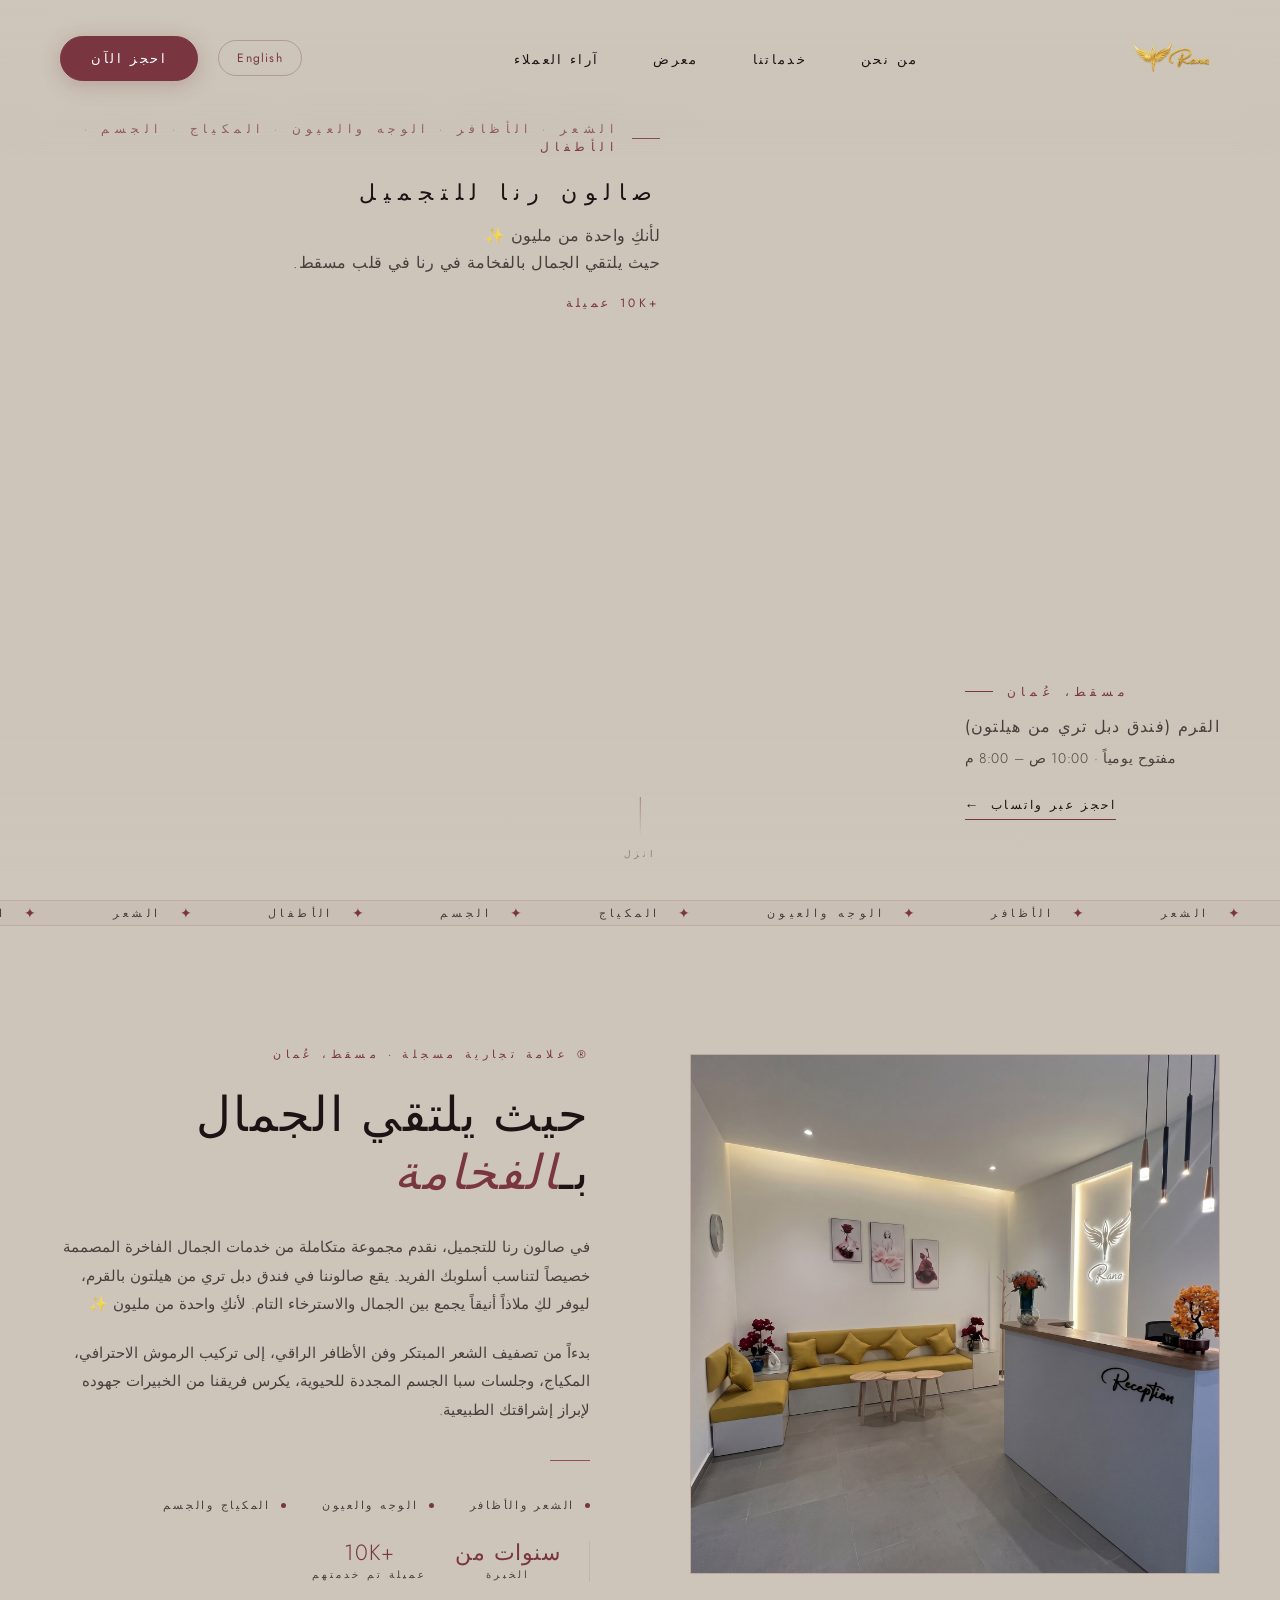
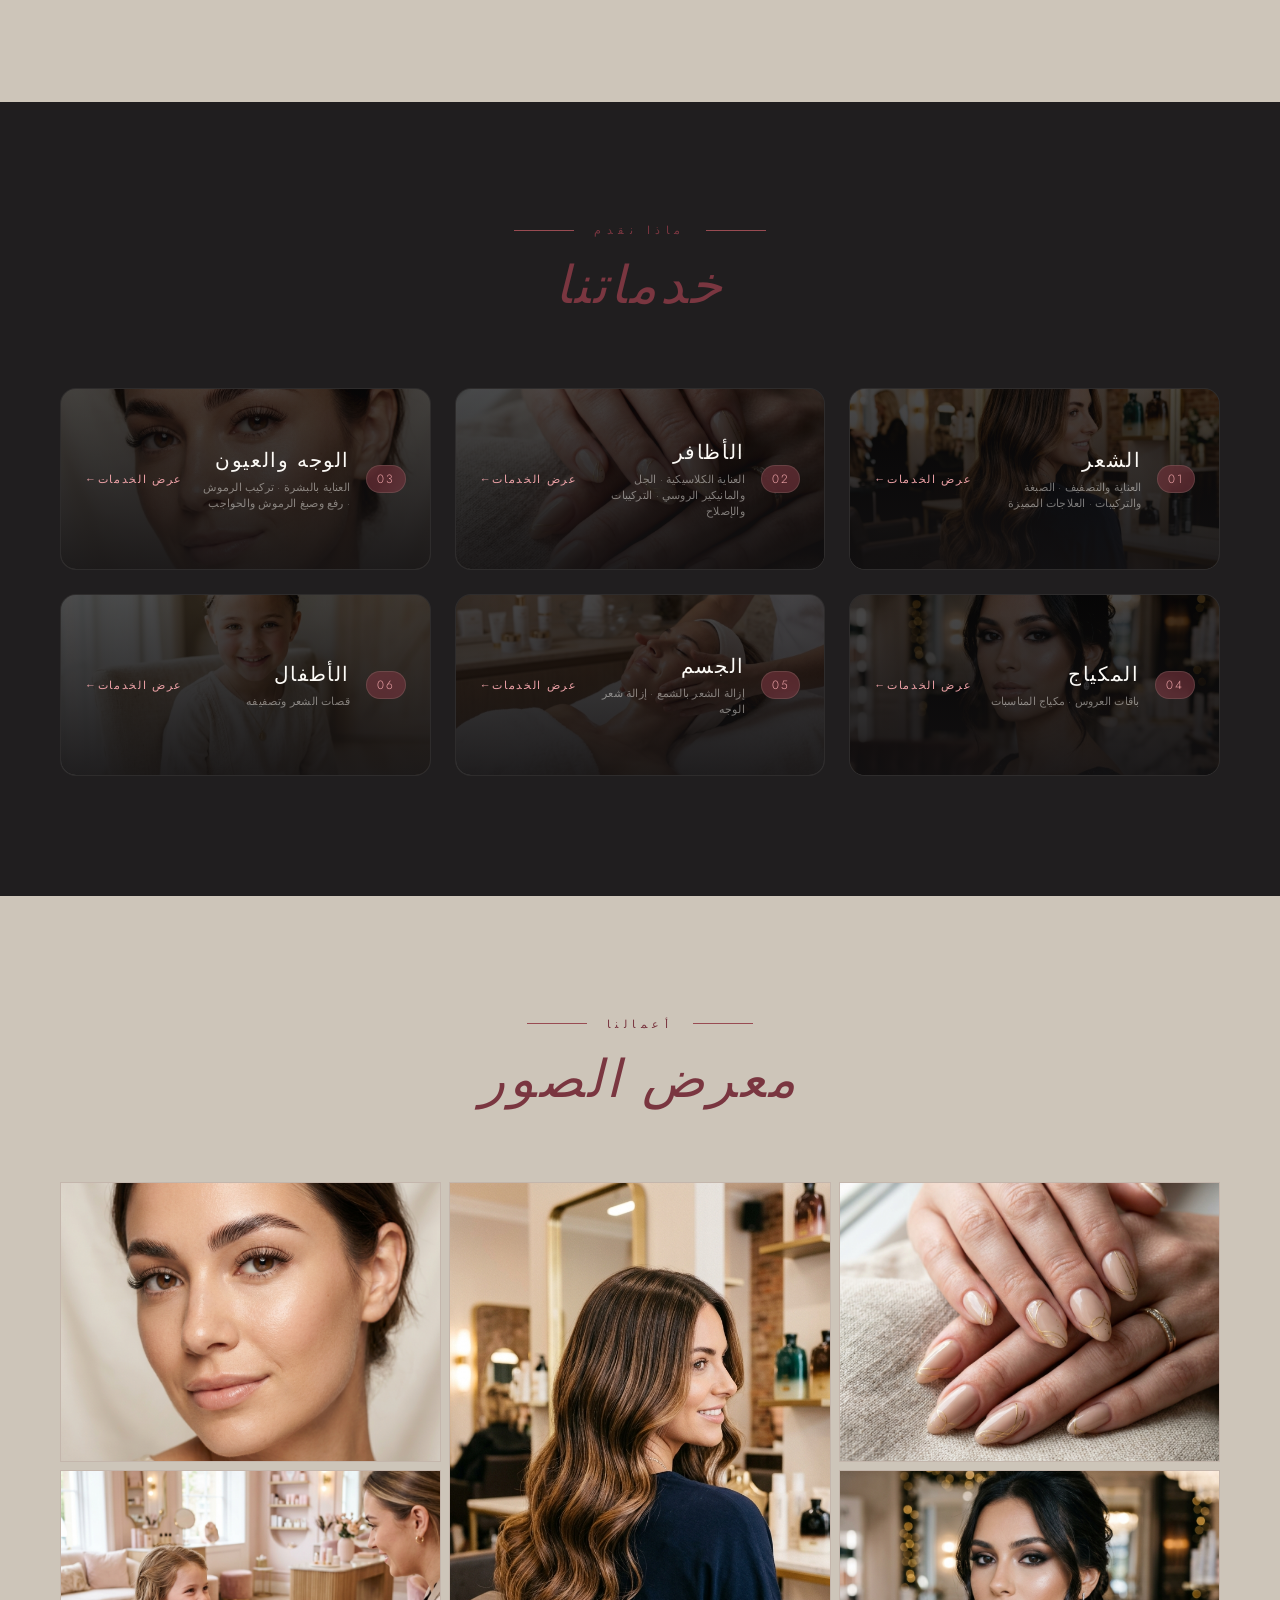
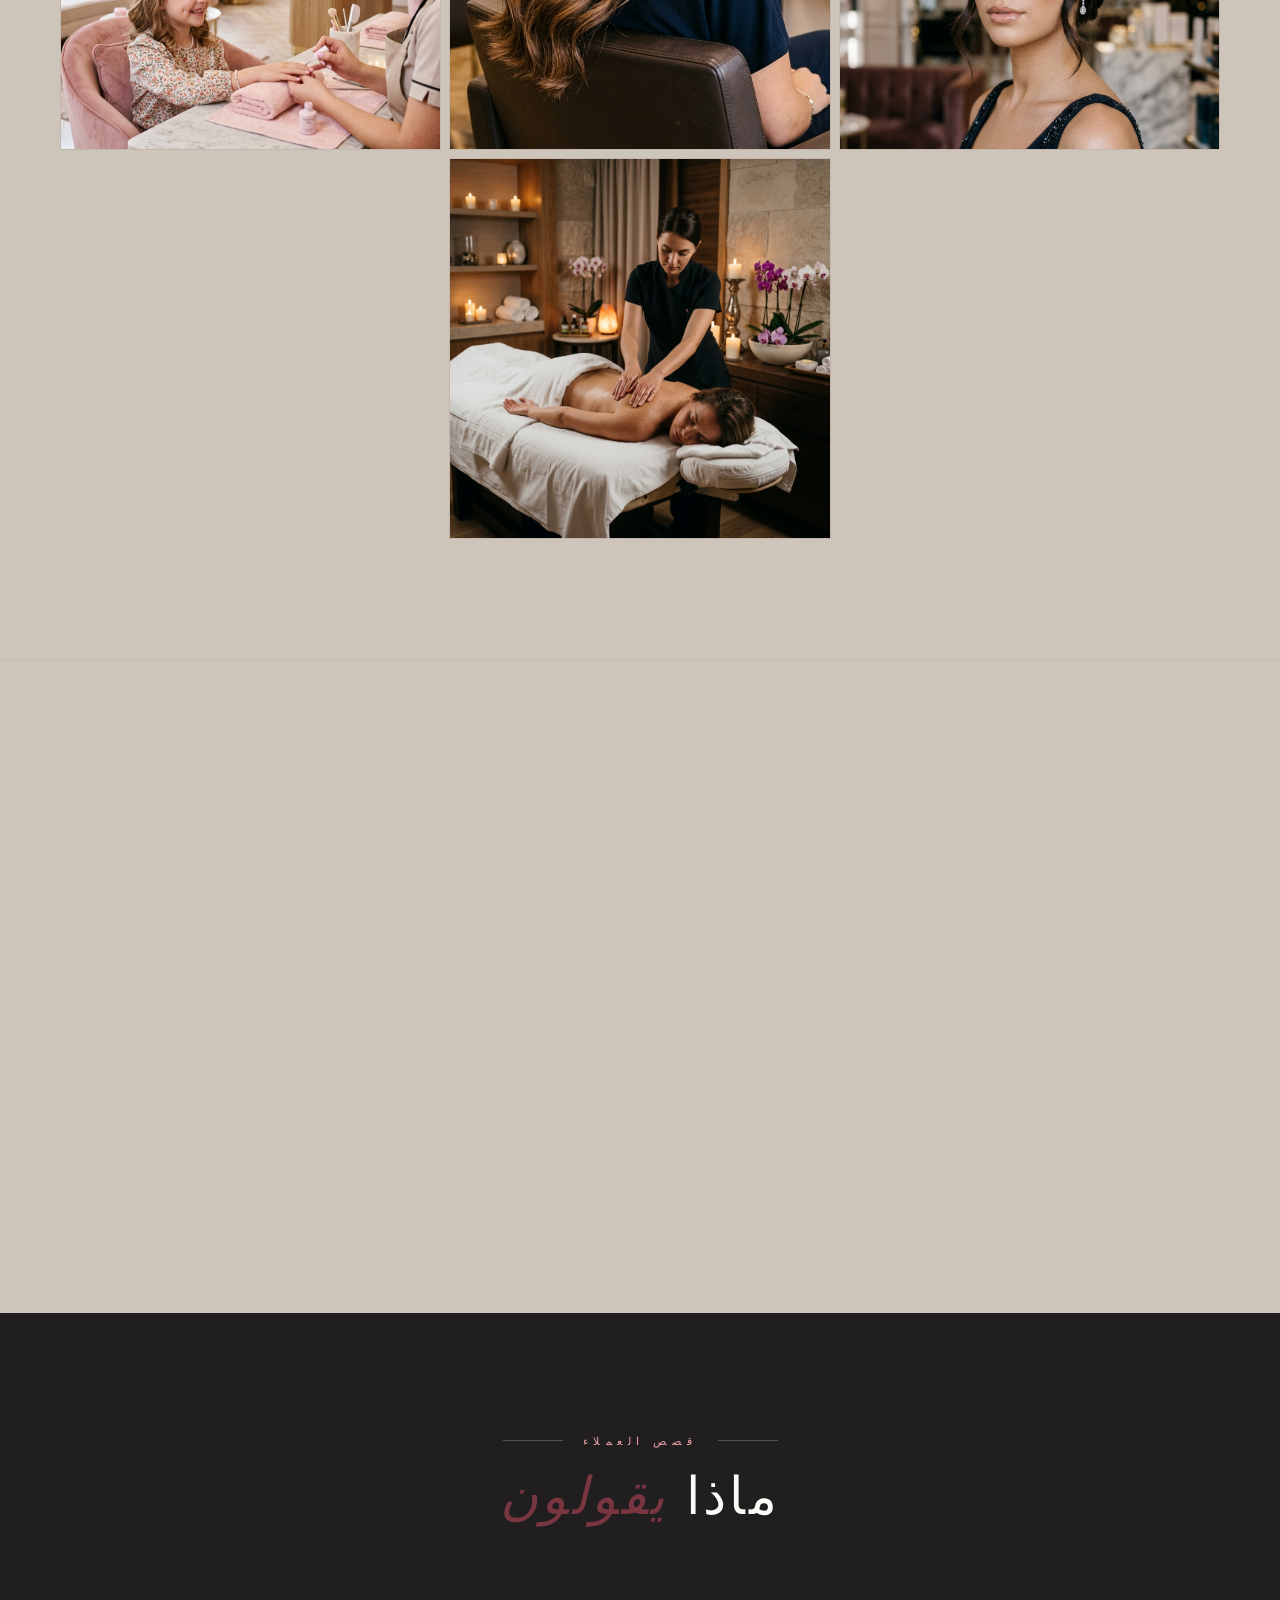
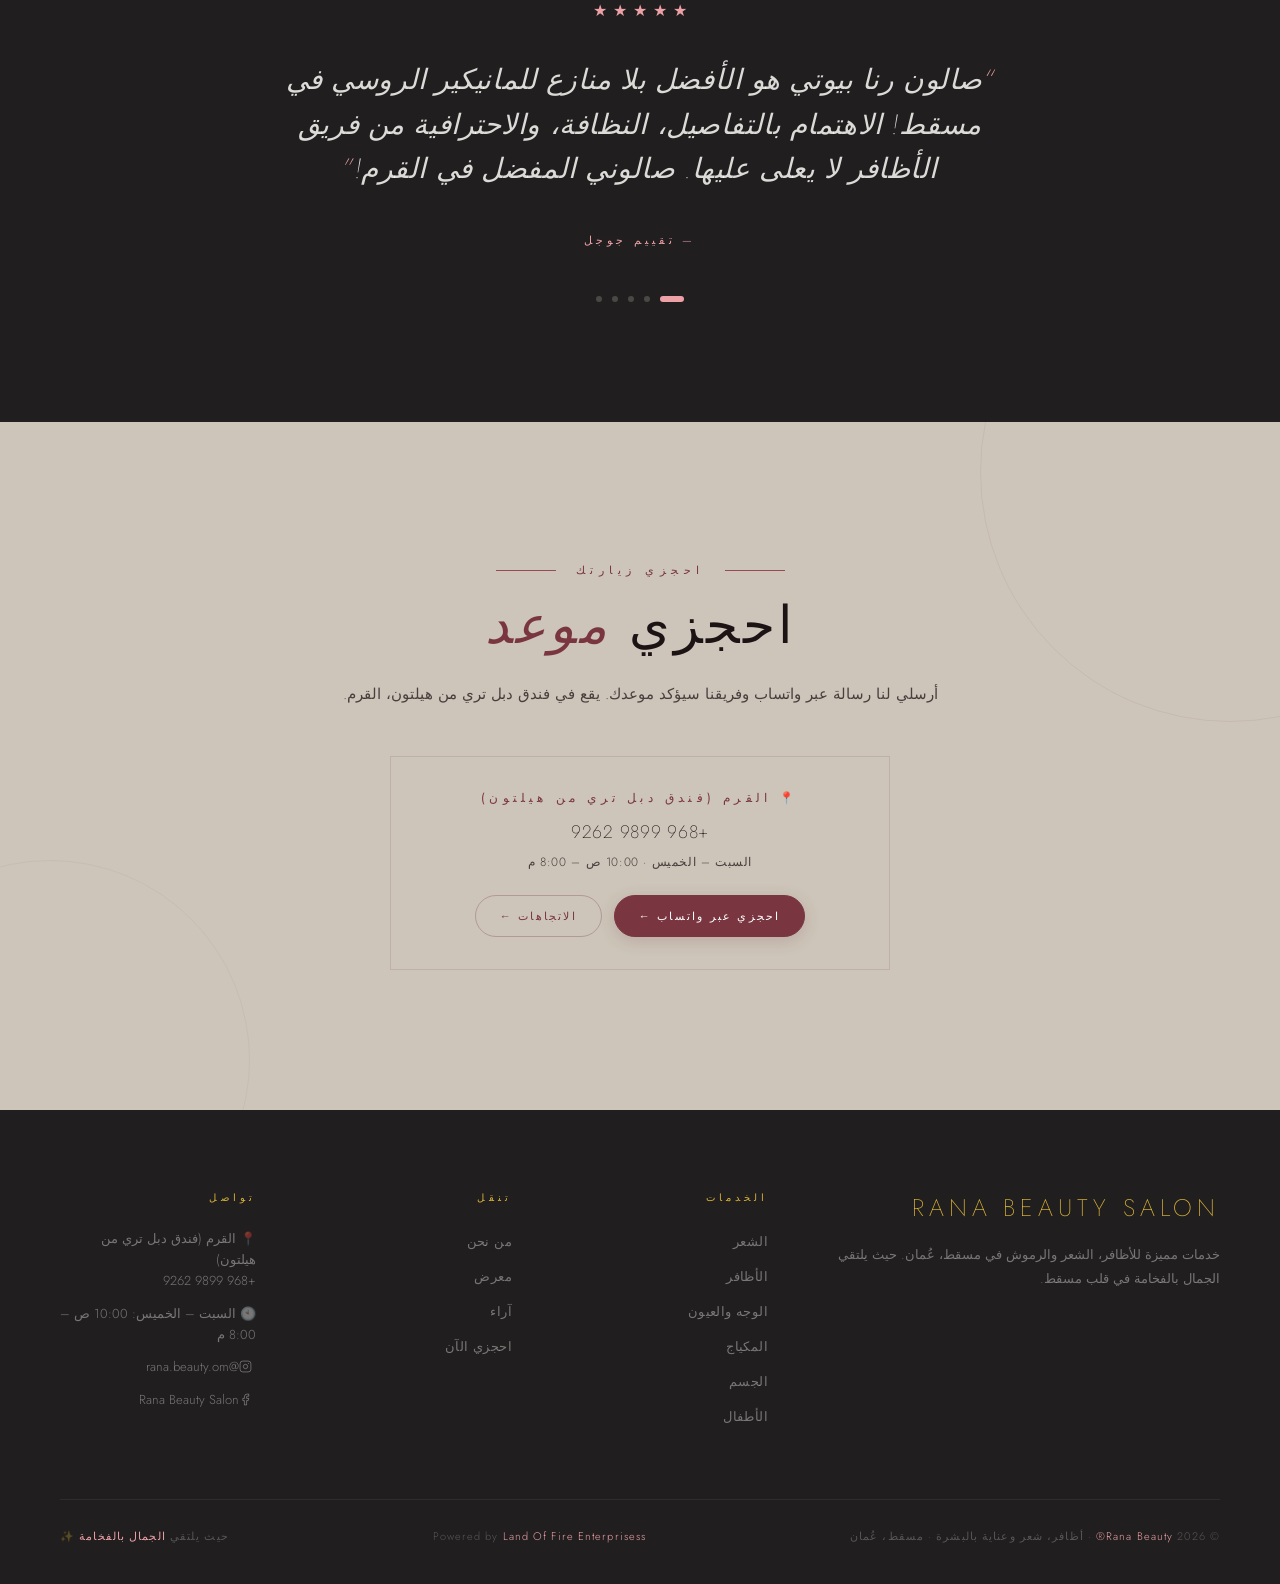
==== ar.html @ b8556f8b "Optimize new logo for web rendering quality" ====
<!DOCTYPE html>
<html lang="ar" dir="rtl">

<head>
  <meta charset="UTF-8">
  <meta name="viewport" content="width=device-width, initial-scale=1.0">
  <title>صالون رنا للتجميل — أظافر، شعر وعناية بالبشرة | مسقط، عُمان</title>
  <meta name="description"
    content="صالون رنا للتجميل — خدمات احترافية للأظافر، تصفيف الشعر، العناية بالبشرة والسبا في القرم، مسقط، عُمان. احجز عبر واتساب.">

  <!-- Google Fonts: Jost -->
  <link rel="preconnect" href="https://fonts.googleapis.com">
  <link rel="preconnect" href="https://fonts.gstatic.com" crossorigin>
  <link href="https://fonts.googleapis.com/css2?family=Jost:wght@200;300;400&display=swap" rel="stylesheet">

  <!-- Styles -->
  <link rel="stylesheet" href="css/style.css?v=46">
</head>

<body>

  <!-- ── LOADER ──────────────────────────────── -->
  <div id="loader">
    <video id="loaderVideo" autoplay muted playsinline></video>
    <button id="skipBtn" class="loader-skip">تخطي ✦</button>
  </div>

  <!-- ── NAVBAR ──────────────────────────────── -->
  <div id="navOverlay" class="nav-overlay"></div>
  <nav id="navbar" class="navbar">
    <div class="nav-logo">
      <a href="#">
        <img src="assets/logo_transparent.png?v=5" alt="صالون رنا للتجميل">
      </a>
    </div>
    <button id="menuToggle" class="menu-toggle" aria-label="Menu">
      <span class="menu-bar"></span>
      <span class="menu-bar"></span>
      <span class="menu-bar"></span>
    </button>
    <ul class="nav-links">
      <li class="nav-links-lang"><a href="index.html" class="lang-toggle">English</a></li>
      <li><a href="#about">من نحن</a></li>
      <li><a href="#services">خدماتنا</a></li>
      <li><a href="#gallery">معرض</a></li>
      <li><a href="#reviews">آراء العملاء</a></li>
      <li class="nav-links-cta"><a href="#" onclick="openBookingModal(); return false;">احجز الآن</a></li>
    </ul>
    <div class="nav-actions">
      <a href="#" onclick="openBookingModal(); return false;" class="nav-cta">احجز الآن</a>
      <a href="index.html" class="lang-toggle-desktop">English</a>
    </div>
  </nav>

  <!-- ── HERO ────────────────────────────────── -->
  <section id="hero">
    <canvas id="heroCanvas"></canvas>
    <div class="hero-gradient"></div>

    <!-- Top-left: Brand info -->
    <div class="hero-info-left">
      <div class="hero-overline">الشعر · الأظافر · الوجه والعيون · المكياج · الجسم · الأطفال</div>
      <div class="hero-brand-name">صالون رنا للتجميل</div>
      <p class="hero-tagline">لأنكِ واحدة من مليون ✨<br>حيث يلتقي الجمال بالفخامة في رنا في قلب مسقط.</p>
      <div class="hero-est">+10K عميلة</div>
    </div>

    <!-- Bottom-right: Location & CTA -->
    <div class="hero-info-right">
      <div class="hero-location">مسقط، عُمان</div>
      <div class="hero-branches">القرم (فندق دبل تري من هيلتون)</div>
      <div class="hero-hours">مفتوح يومياً · 10:00 ص – 8:00 م</div>
      <a href="#" onclick="openBookingModal(); return false;" class="hero-book">
        احجز عبر واتساب
        <span class="hero-book-arrow">←</span>
      </a>
    </div>

    <!-- Bottom-center: Stats (visible on mobile only) -->
    <div class="hero-info-bottom">
      <div class="hero-est">+10K عميلة</div>
    </div>

    <!-- Scroll indicator -->
    <div class="hero-scroll">
      <div class="hero-scroll-line"></div>
      <span class="hero-scroll-text">انزل</span>
    </div>
  </section>

  <!-- ── MARQUEE ──────────────────────────────── -->
  <div class="marquee-section">
    <div class="marquee-track">
      <div class="marquee-item"><span>✦</span> الشعر</div>
      <div class="marquee-item"><span>✦</span> الأظافر</div>
      <div class="marquee-item"><span>✦</span> الوجه والعيون</div>
      <div class="marquee-item"><span>✦</span> المكياج</div>
      <div class="marquee-item"><span>✦</span> الجسم</div>
      <div class="marquee-item"><span>✦</span> الأطفال</div>
      <div class="marquee-item"><span>✦</span> الشعر</div>
      <div class="marquee-item"><span>✦</span> الأظافر</div>
      <div class="marquee-item"><span>✦</span> الوجه والعيون</div>
      <div class="marquee-item"><span>✦</span> المكياج</div>
      <div class="marquee-item"><span>✦</span> الجسم</div>
      <div class="marquee-item"><span>✦</span> الأطفال</div>
    </div>
    <div class="marquee-track" aria-hidden="true">
      <div class="marquee-item"><span>✦</span> الشعر</div>
      <div class="marquee-item"><span>✦</span> الأظافر</div>
      <div class="marquee-item"><span>✦</span> الوجه والعيون</div>
      <div class="marquee-item"><span>✦</span> المكياج</div>
      <div class="marquee-item"><span>✦</span> الجسم</div>
      <div class="marquee-item"><span>✦</span> الأطفال</div>
      <div class="marquee-item"><span>✦</span> الشعر</div>
      <div class="marquee-item"><span>✦</span> الأظافر</div>
      <div class="marquee-item"><span>✦</span> الوجه والعيون</div>
      <div class="marquee-item"><span>✦</span> المكياج</div>
      <div class="marquee-item"><span>✦</span> الجسم</div>
      <div class="marquee-item"><span>✦</span> الأطفال</div>
    </div>
  </div>

  <!-- ── ABOUT ────────────────────────────────── -->
  <section id="about">
    <div class="about-visual reveal">
      <div class="about-img-frame">
        <img src="assets/Rana_beauty_salon_about.jpeg" alt="Rana Beauty Salon Interior">
      </div>
    </div>
    <div class="about-text">
      <div class="about-text-top reveal">®️ علامة تجارية مسجلة · مسقط، عُمان</div>
      <h2 class="about-heading reveal reveal-delay-1">حيث يلتقي الجمال<br>بـ<em>الفخامة</em></h2>
      <p class="about-body reveal reveal-delay-2">
        في صالون رنا للتجميل، نقدم مجموعة متكاملة من خدمات الجمال الفاخرة المصممة خصيصاً لتناسب أسلوبك الفريد. يقع صالوننا في فندق دبل تري من هيلتون بالقرم، ليوفر لكِ ملاذاً أنيقاً يجمع بين الجمال والاسترخاء التام. لأنكِ واحدة من مليون ✨
      </p>
      <p class="about-body reveal reveal-delay-3">
        بدءاً من تصفيف الشعر المبتكر وفن الأظافر الراقي، إلى تركيب الرموش الاحترافي، المكياج، وجلسات سبا الجسم المجددة للحيوية، يكرس فريقنا من الخبيرات جهوده لإبراز إشراقتك الطبيعية.
      </p>
      <div class="about-divider reveal"></div>
      <div class="about-features reveal">
        <div class="about-feature">الشعر والأظافر</div>
        <div class="about-feature">الوجه والعيون</div>
        <div class="about-feature">المكياج والجسم</div>
      </div>
      <div class="about-stats reveal">
        <div class="about-stat-item">
          <span class="about-stat-value">سنوات من</span>
          <span class="about-stat-desc">الخبرة</span>
        </div>
        <div class="about-stat-item">
          <span class="about-stat-value">+10K</span>
          <span class="about-stat-desc">عميلة تم خدمتهم</span>
        </div>
      </div>
    </div>
  </section>

  <!-- ── SERVICES ─────────────────────────────── -->
  <section id="services">
    <div class="section-header reveal">
      <div class="section-overline">ماذا نقدم</div>
      <h2 class="section-title"><em>خدماتنا</em></h2>
    </div>
    <!-- Category Cards Grid in Arabic -->
    <div class="category-cards-grid">

      <!-- ─── CATEGORY CARD 1: HAIR ─── -->
      <div class="category-card" id="card-hair">
        <div class="category-card-header">
          <img class="category-card-bg" src="assets/service_cat_hair.png" alt="خدمات الشعر">
          <div class="category-card-overlay"></div>
          <div class="category-card-header-content">
            <span class="category-card-num">01</span>
            <div class="category-card-titles">
              <h3 class="category-card-title">الشعر</h3>
              <p class="category-card-desc">العناية والتصفيف · الصبغة والتركيبات · العلاجات المميزة</p>
            </div>
            <span class="category-card-action">عرض الخدمات</span>
          </div>
        </div>
        <div class="category-card-content">
          <div class="category-card-content-inner">
            <div class="subcategory-banner">
              <img src="assets/service_hair_styling.png" alt="العناية والتصفيف">
            </div>
            <div class="services-subcategory">العناية والتصفيف</div>
            <div class="services-list">
              <div class="service-item">
                <div class="service-item-name">قص شعر وتصفيف</div>
                <div class="service-item-duration">40 دقيقة – ساعة و15 دقيقة</div>
                <div class="service-item-price">تبدأ من 15 ر.ع.</div>
              </div>
              <div class="service-item">
                <div class="service-item-name">أطراف الشعر (Trim)</div>
                <div class="service-item-duration">20 دقيقة – 45 دقيقة</div>
                <div class="service-item-price">تبدأ من 5 ر.ع.</div>
              </div>
              <div class="service-item">
                <div class="service-item-name">تحديد حول الوجه (Face Frame)</div>
                <div class="service-item-duration">ساعتان</div>
                <div class="service-item-price">20 ر.ع.</div>
              </div>
              <div class="service-item">
                <div class="service-item-name">سشوار</div>
                <div class="service-item-duration">30 دقيقة – ساعة</div>
                <div class="service-item-price">تبدأ من 10 ر.ع.</div>
              </div>
              <div class="service-item">
                <div class="service-item-name">سشوار غير محدود (شهر واحد)</div>
                <div class="service-item-duration">ساعة</div>
                <div class="service-item-price">35 ر.ع.</div>
              </div>
              <div class="service-item">
                <div class="service-item-name">ويفي ريترو بابيليس</div>
                <div class="service-item-duration">ساعة – ساعتان و30 دقيقة</div>
                <div class="service-item-price">تبدأ من 25 ر.ع.</div>
              </div>
              <div class="service-item">
                <div class="service-item-name">تسريحة شعر مرتفعة (Upstyles)</div>
                <div class="service-item-duration">ساعة و30 دقيقة – ساعتان</div>
                <div class="service-item-price">تبدأ من 20 ر.ع.</div>
              </div>
              <div class="service-item">
                <div class="service-item-name">استشارة شعر</div>
                <div class="service-item-duration">10 دقائق</div>
                <div class="service-item-price">مجاناً</div>
              </div>
              <div class="service-item">
                <div class="service-item-name">غسيل شعر</div>
                <div class="service-item-duration">15 دقيقة</div>
                <div class="service-item-price">3 ر.ع.</div>
              </div>
              <div class="service-item">
                <div class="service-item-name">تنظيف وتنعيم أطراف الشعر (Dust Cleaning)</div>
                <div class="service-item-duration">ساعة</div>
                <div class="service-item-price">20 ر.ع.</div>
              </div>
            </div>

            <div class="services-subcategory">الصبغة والتركيبات</div>
            <div class="services-list">
              <div class="service-item">
                <div class="service-item-name">صبغة جذور</div>
                <div class="service-item-duration">ساعتان</div>
                <div class="service-item-price">20 ر.ع.</div>
              </div>
              <div class="service-item">
                <div class="service-item-name">صبغة كاملة للكل</div>
                <div class="service-item-duration">ساعة و30 دقيقة</div>
                <div class="service-item-price">تبدأ من 25 ر.ع.</div>
              </div>
              <div class="service-item">
                <div class="service-item-name">تونر للشعر</div>
                <div class="service-item-duration">40 دقيقة</div>
                <div class="service-item-price">تبدأ من 10 ر.ع.</div>
              </div>
              <div class="service-item">
                <div class="service-item-name">خصل هايلايت محددة (Highlight Frame)</div>
                <div class="service-item-duration">ساعتان</div>
                <div class="service-item-price">20 ر.ع.</div>
              </div>
              <div class="service-item">
                <div class="service-item-name">هايلايت جزئي (Partial)</div>
                <div class="service-item-duration">3 ساعات</div>
                <div class="service-item-price">تبدأ من 20 ر.ع.</div>
              </div>
              <div class="service-item">
                <div class="service-item-name">هايلايت كامل للرأس</div>
                <div class="service-item-duration">4 ساعات و30 دقيقة – 5 ساعات</div>
                <div class="service-item-price">تبدأ من 35 ر.ع.</div>
              </div>
              <div class="service-item">
                <div class="service-item-name">تركيب وصلات شعر (Extensions)</div>
                <div class="service-item-duration">ساعة</div>
                <div class="service-item-price">تبدأ من 50 ر.ع.</div>
              </div>
            </div>

            <div class="services-subcategory">العلاجات المميزة</div>
            <div class="services-list">
              <div class="service-item discount">
                <div class="service-item-name">
                  كيراتين على الطريقة البرازيلية
                  <span class="price-discount-badge">وفر 20%</span>
                </div>
                <div class="service-item-duration">ساعتان و30 دقيقة – 5 ساعات</div>
                <div class="service-item-price">
                  <span class="price-old">35 ر.ع.</span>
                  <span class="price-current">تبدأ من 28 ر.ع.</span>
                </div>
              </div>
              <div class="service-item discount">
                <div class="service-item-name">
                  بوتوكس عضوي (Organic Botox)
                  <span class="price-discount-badge">وفر 20%</span>
                </div>
                <div class="service-item-duration">ساعة و30 دقيقة – ساعتان و30 دقيقة</div>
                <div class="service-item-price">
                  <span class="price-old">25 ر.ع.</span>
                  <span class="price-current">تبدأ من 20 ر.ع.</span>
                </div>
              </div>
              <div class="service-item discount">
                <div class="service-item-name">
                  علاج البروتين
                  <span class="price-discount-badge">وفر 20%</span>
                </div>
                <div class="service-item-duration">ساعتان و30 دقيقة – 4 ساعات و30 دقيقة</div>
                <div class="service-item-price">
                  <span class="price-old">30 ر.ع.</span>
                  <span class="price-current">تبدأ من 24 ر.ع.</span>
                </div>
              </div>
              <div class="service-item">
                <div class="service-item-name">علاج لتجديد الشعر (Renewal)</div>
                <div class="service-item-duration">ساعة</div>
                <div class="service-item-price">تبدأ من 20 ر.ع.</div>
              </div>
              <div class="service-item">
                <div class="service-item-name">ترطيب عميق للشعر</div>
                <div class="service-item-duration">ساعة</div>
                <div class="service-item-price">تبدأ من 20 ر.ع.</div>
              </div>
              <div class="service-item discount">
                <div class="service-item-name">
                  العناية بفروة الرأس
                  <span class="price-discount-badge">وفر 20%</span>
                </div>
                <div class="service-item-duration">ساعة</div>
                <div class="service-item-price">
                  <span class="price-old">20 ر.ع.</span>
                  <span class="price-current">تبدأ من 16 ر.ع.</span>
                </div>
              </div>
              <div class="service-item">
                <div class="service-item-name">علاج تساقط الشعر (5 جلسات)</div>
                <div class="service-item-duration">30 دقيقة</div>
                <div class="service-item-price">25 ر.ع.</div>
              </div>
              <div class="service-item">
                <div class="service-item-name">علاج للشعر (بعد الصبغة مباشرة)</div>
                <div class="service-item-duration">30 دقيقة</div>
                <div class="service-item-price">10 ر.ع.</div>
              </div>
              <div class="service-item">
                <div class="service-item-name">سبا الشعر الاسترخائي</div>
                <div class="service-item-duration">30 دقيقة</div>
                <div class="service-item-price">10 ر.ع.</div>
              </div>
            </div>
          </div>
        </div>
      </div>

      <!-- ─── CATEGORY CARD 2: NAIL ─── -->
      <div class="category-card" id="card-nail">
        <div class="category-card-header">
          <img class="category-card-bg" src="assets/service_cat_nail.png" alt="خدمات الأظافر">
          <div class="category-card-overlay"></div>
          <div class="category-card-header-content">
            <span class="category-card-num">02</span>
            <div class="category-card-titles">
              <h3 class="category-card-title">الأظافر</h3>
              <p class="category-card-desc">العناية الكلاسيكية · الجل والمانيكير الروسي · التركيبات والإصلاح</p>
            </div>
            <span class="category-card-action">عرض الخدمات</span>
          </div>
        </div>
        <div class="category-card-content">
          <div class="category-card-content-inner">
            <div class="services-subcategory">العناية الكلاسيكية</div>
            <div class="services-list">
              <div class="service-item">
                <div class="service-item-name">مانيكير وباديكير (بدون طلاء أظافر)</div>
                <div class="service-item-duration">ساعة</div>
                <div class="service-item-price">15 ر.ع.</div>
              </div>
              <div class="service-item">
                <div class="service-item-name">مانيكير وباديكير (طلاء عادي)</div>
                <div class="service-item-duration">ساعة</div>
                <div class="service-item-price">18 ر.ع.</div>
              </div>
              <div class="service-item">
                <div class="service-item-name">مانيكير كلاسيكي بالجهاز (بدون طلاء / طلاء عادي)</div>
                <div class="service-item-duration">—</div>
                <div class="service-item-price">8.5 / 10 ر.ع.</div>
              </div>
              <div class="service-item">
                <div class="service-item-name">باديكير كلاسيكي بالجهاز (بدون طلاء / طلاء عادي)</div>
                <div class="service-item-duration">—</div>
                <div class="service-item-price">8.5 / 10 ر.ع.</div>
              </div>
              <div class="service-item">
                <div class="service-item-name">سبا ومساج القدمين</div>
                <div class="service-item-duration">45 دقيقة</div>
                <div class="service-item-price">15 ر.ع.</div>
              </div>
            </div>

            <div class="subcategory-banner">
              <img src="assets/service_gel_manicure.png" alt="الجل والمانيكير الروسي">
            </div>
            <div class="services-subcategory">الجل والمانيكير الروسي</div>
            <div class="services-list">
              <div class="service-item">
                <div class="service-item-name">مانيكير روسي مع طلاء جل</div>
                <div class="service-item-duration">ساعتان</div>
                <div class="service-item-price">18 ر.ع.</div>
              </div>
              <div class="service-item">
                <div class="service-item-name">باديكير سمارت روسي طلاء جل</div>
                <div class="service-item-duration">ساعة و30 دقيقة</div>
                <div class="service-item-price">18 ر.ع.</div>
              </div>
              <div class="service-item">
                <div class="service-item-name">مانيكير وباديكير (طلاء جل كامل)</div>
                <div class="service-item-duration">ساعة</div>
                <div class="service-item-price">38 ر.ع.</div>
              </div>
              <div class="service-item">
                <div class="service-item-name">مانيكير فرنش جل (French)</div>
                <div class="service-item-duration">ساعتان</div>
                <div class="service-item-price">19 ر.ع.</div>
              </div>
              <div class="service-item">
                <div class="service-item-name">تطبيق طلاء جل (بدون مانيكير / باديكير)</div>
                <div class="service-item-duration">—</div>
                <div class="service-item-price">11 / 12 ر.ع.</div>
              </div>
              <div class="service-item">
                <div class="service-item-name">طلاء أظافر عادي (Normal Polish)</div>
                <div class="service-item-duration">20 دقيقة</div>
                <div class="service-item-price">3 ر.ع.</div>
              </div>
            </div>

            <div class="subcategory-banner">
              <img src="assets/service_acrylic_extensions.png" alt="التركيبات والإصلاح">
            </div>
            <div class="services-subcategory">التركيبات والإصلاح</div>
            <div class="services-list">
              <div class="service-item">
                <div class="service-item-name">تركيب أظافر أكريليك</div>
                <div class="service-item-duration">ساعة</div>
                <div class="service-item-price">25 ر.ع.</div>
              </div>
              <div class="service-item">
                <div class="service-item-name">تركيب أظافر بولي gel</div>
                <div class="service-item-duration">ساعتان و45 دقيقة</div>
                <div class="service-item-price">37 ر.ع.</div>
              </div>
              <div class="service-item">
                <div class="service-item-name">تركيب أطراف أظافر (جل)</div>
                <div class="service-item-duration">ساعة و20 دقيقة</div>
                <div class="service-item-price">19 ر.ع.</div>
              </div>
              <div class="service-item">
                <div class="service-item-name">مانيكير وهارد جل</div>
                <div class="service-item-duration">ساعة و45 دقيقة</div>
                <div class="service-item-price">27 ر.ع.</div>
              </div>
              <div class="service-item">
                <div class="service-item-name">إعادة تعبئة الأظافر المركبة (بدون مانيكير)</div>
                <div class="service-item-duration">20 دقيقة</div>
                <div class="service-item-price">8 ر.ع.</div>
              </div>
              <div class="service-item">
                <div class="service-item-name">إصلاح ظفر مكسور</div>
                <div class="service-item-duration">30 دقيقة</div>
                <div class="service-item-price">2 ر.ع.</div>
              </div>
              <div class="service-item">
                <div class="service-item-name">قص وبرد أظافر فقط</div>
                <div class="service-item-duration">15 دقيقة</div>
                <div class="service-item-price">5 ر.ع.</div>
              </div>
            </div>

            <div class="subcategory-banner">
              <img src="assets/service_nail_art.png" alt="رسومات وإضافات">
            </div>
            <div class="services-subcategory">رسومات وإضافات</div>
            <div class="services-list">
              <div class="service-item">
                <div class="service-item-name">فن الأظافر ورسمها (لكل إصبع)</div>
                <div class="service-item-duration">30 دقيقة</div>
                <div class="service-item-price">2 ر.ع.</div>
              </div>
              <div class="service-item">
                <div class="service-item-name">كروم (Chrome)</div>
                <div class="service-item-duration">15 دقيقة</div>
                <div class="service-item-price">2 ر.ع.</div>
              </div>
              <div class="service-item">
                <div class="service-item-name">أومبري (Ombre)</div>
                <div class="service-item-duration">15 دقيقة</div>
                <div class="service-item-price">2 ر.ع.</div>
              </div>
              <div class="service-item">
                <div class="service-item-name">تطبيق تصميم البودرة (Powder Design)</div>
                <div class="service-item-duration">5 دقائق</div>
                <div class="service-item-price">3 ر.ع.</div>
              </div>
            </div>

            <div class="services-subcategory">إزالة</div>
            <div class="services-list">
              <div class="service-item">
                <div class="service-item-name">إزالة طلاء جل</div>
                <div class="service-item-duration">30 دقيقة</div>
                <div class="service-item-price">2 ر.ع.</div>
              </div>
              <div class="service-item">
                <div class="service-item-name">إزالة أظافر تركيب جل/أكريليك</div>
                <div class="service-item-duration">20 دقيقة</div>
                <div class="service-item-price">4 ر.ع.</div>
              </div>
            </div>
          </div>
        </div>
      </div>

      <!-- ─── CATEGORY CARD 3: FACE & EYE ─── -->
      <div class="category-card" id="card-face">
        <div class="category-card-header">
          <img class="category-card-bg" src="assets/service_cat_face.png" alt="خدمات الوجه والعيون">
          <div class="category-card-overlay"></div>
          <div class="category-card-header-content">
            <span class="category-card-num">03</span>
            <div class="category-card-titles">
              <h3 class="category-card-title">الوجه والعيون</h3>
              <p class="category-card-desc">العناية بالبشرة · تركيب الرموش · رفع وصبغ الرموش والحواجب</p>
            </div>
            <span class="category-card-action">عرض الخدمات</span>
          </div>
        </div>
        <div class="category-card-content">
          <div class="category-card-content-inner">
            <div class="subcategory-banner">
              <img src="assets/service_facials.png" alt="العناية بالبشرة">
            </div>
            <div class="services-subcategory">العناية بالبشرة</div>
            <div class="services-list">
              <div class="service-item">
                <div class="service-item-name">هيدرا فيشيال (Hydro Facial)</div>
                <div class="service-item-duration">45 دقيقة</div>
                <div class="service-item-price">20 ر.ع.</div>
              </div>
              <div class="service-item">
                <div class="service-item-name">علاج الفيتامينات لنضارة البشرة</div>
                <div class="service-item-duration">30 دقيقة</div>
                <div class="service-item-price">10 ر.ع.</div>
              </div>
              <div class="service-item">
                <div class="service-item-name">جلسة الكولاجين للبشرة</div>
                <div class="service-item-duration">ساعة</div>
                <div class="service-item-price">10 ر.ع.</div>
              </div>
              <div class="service-item">
                <div class="service-item-name">قناع الفحم المنقي للوجه</div>
                <div class="service-item-duration">30 دقيقة</div>
                <div class="service-item-price">10 ر.ع.</div>
              </div>
            </div>

            <div class="services-subcategory">تركيب الرموش</div>
            <div class="services-list">
              <div class="service-item">
                <div class="service-item-name">تركيب رموش كلاسيكية (Classic)</div>
                <div class="service-item-duration">ساعة و30 دقيقة</div>
                <div class="service-item-price">تبدأ من 28 ر.ع.</div>
              </div>
              <div class="service-item">
                <div class="service-item-name">رموش فوليوم ثنائية الأبعاد (2D)</div>
                <div class="service-item-duration">ساعة و20 دقيقة</div>
                <div class="service-item-price">30 ر.ع.</div>
              </div>
              <div class="service-item">
                <div class="service-item-name">رموش فوليوم ثلاثية الأبعاد (3D)</div>
                <div class="service-item-duration">ساعة و30 دقيقة</div>
                <div class="service-item-price">35 ر.ع.</div>
              </div>
              <div class="service-item">
                <div class="service-item-name">رموش فوليوم رباعية الأبعاد (4D)</div>
                <div class="service-item-duration">ساعة و40 دقيقة</div>
                <div class="service-item-price">40 ر.ع.</div>
              </div>
              <div class="service-item">
                <div class="service-item-name">رموش ميجا فوليوم (Mega Volume)</div>
                <div class="service-item-duration">ساعة و40 دقيقة</div>
                <div class="service-item-price">45 ر.ع.</div>
              </div>
              <div class="service-item">
                <div class="service-item-name">رموش بتأثيرات خاصة (كايلي / رطبة / آيلاينر / أمريكية / كات آي)</div>
                <div class="service-item-duration">ساعة و30 دقيقة</div>
                <div class="service-item-price">تبدأ من 40 ر.ع.</div>
              </div>
              <div class="service-item">
                <div class="service-item-name">تركيب رموش لأطراف العين فقط (Corner)</div>
                <div class="service-item-duration">ساعة</div>
                <div class="service-item-price">15 ر.ع.</div>
              </div>
            </div>

            <div class="services-subcategory">ريفيل رموش (Refills)</div>
            <div class="services-list">
              <div class="service-item">
                <div class="service-item-name">إعادة تعبئة كلاسيك (أسبوعين)</div>
                <div class="service-item-duration">ساعة</div>
                <div class="service-item-price">20 ر.ع.</div>
              </div>
              <div class="service-item">
                <div class="service-item-name">إعادة تعبئة رموش فوليوم 2D + كايلي</div>
                <div class="service-item-duration">ساعة</div>
                <div class="service-item-price">22 ر.ع.</div>
              </div>
              <div class="service-item">
                <div class="service-item-name">إعادة تعبئة رموش فوليوم 3D</div>
                <div class="service-item-duration">ساعة</div>
                <div class="service-item-price">تبدأ من 25 ر.ع.</div>
              </div>
              <div class="service-item">
                <div class="service-item-name">إعادة تعبئة رموش ميجا فوليوم</div>
                <div class="service-item-duration">ساعة</div>
                <div class="service-item-price">24 ر.ع.</div>
              </div>
              <div class="service-item">
                <div class="service-item-name">إزالة الرموش المركبة</div>
                <div class="service-item-duration">ساعة</div>
                <div class="service-item-price">4 ر.ع.</div>
              </div>
            </div>

            <div class="services-subcategory">رفع، صبغ ورسم الرموش والحواجب</div>
            <div class="services-list">
              <div class="service-item">
                <div class="service-item-name">رفع ولفت الرموش (Lashing Lift)</div>
                <div class="service-item-duration">ساعة</div>
                <div class="service-item-price">15 ر.ع.</div>
              </div>
              <div class="service-item">
                <div class="service-item-name">تثبيت ومغنطة الحواجب (Lamination)</div>
                <div class="service-item-duration">ساعة</div>
                <div class="service-item-price">15 ر.ع.</div>
              </div>
              <div class="service-item">
                <div class="service-item-name">صبغة الحواجب</div>
                <div class="service-item-duration">20 دقيقة</div>
                <div class="service-item-price">8 ر.ع.</div>
              </div>
              <div class="service-item">
                <div class="service-item-name">صبغة الرموش</div>
                <div class="service-item-duration">20 دقيقة</div>
                <div class="service-item-price">8 ر.ع.</div>
              </div>
              <div class="service-item">
                <div class="service-item-name">صبغة حواجب ورموش معاً</div>
                <div class="service-item-duration">20 دقيقة</div>
                <div class="service-item-price">تبدأ من 5 ر.ع.</div>
              </div>
              <div class="service-item">
                <div class="service-item-name">رسم وتشكيل الحواجب</div>
                <div class="service-item-duration">20 دقيقة</div>
                <div class="service-item-price">5 ر.ع.</div>
              </div>
            </div>

            <div class="services-subcategory">المكياج الشبه دائم</div>
            <div class="services-list">
              <div class="service-item">
                <div class="service-item-name">مكياج الحواجب الدائم (تاتو/مايكروبليدنج)</div>
                <div class="service-item-duration">ساعتان و30 دقيقة</div>
                <div class="service-item-price">100 ر.ع.</div>
              </div>
              <div class="service-item">
                <div class="service-item-name">توريد الشفاه الشبه دائم</div>
                <div class="service-item-duration">ساعة</div>
                <div class="service-item-price">75 ر.ع.</div>
              </div>
              <div class="service-item">
                <div class="service-item-name">تحديد ومكياج العيون الدائم</div>
                <div class="service-item-duration">ساعتان و30 دقيقة</div>
                <div class="service-item-price">50 ر.ع.</div>
              </div>
            </div>
          </div>
        </div>
      </div>

      <!-- ─── CATEGORY CARD 4: MAKEUP ─── -->
      <div class="category-card" id="card-makeup">
        <div class="category-card-header">
          <img class="category-card-bg" src="assets/service_cat_makeup.png" alt="خدمات المكياج">
          <div class="category-card-overlay"></div>
          <div class="category-card-header-content">
            <span class="category-card-num">04</span>
            <div class="category-card-titles">
              <h3 class="category-card-title">المكياج</h3>
              <p class="category-card-desc">باقات العروس · مكياج المناسبات</p>
            </div>
            <span class="category-card-action">عرض الخدمات</span>
          </div>
        </div>
        <div class="category-card-content">
          <div class="category-card-content-inner">
            <div class="services-subcategory">باقات العروس</div>
            <div class="services-list">
              <div class="service-item">
                <div class="service-item-name">باقة العروس الكاملة (فيشيال، مانيكير وباديكير جل، حواجب، شعر، مكياج)</div>
                <div class="service-item-duration">10 ساعات</div>
                <div class="service-item-price">250 ر.ع.</div>
              </div>
              <div class="service-item">
                <div class="service-item-name">مكياج عروس</div>
                <div class="service-item-duration">3 ساعات</div>
                <div class="service-item-price">125 ر.ع.</div>
              </div>
            </div>

            <div class="services-subcategory">مكياج المناسبات</div>
            <div class="services-list">
              <div class="service-item">
                <div class="service-item-name">مكياج الخطوبة</div>
                <div class="service-item-duration">ساعتان</div>
                <div class="service-item-price">85 ر.ع.</div>
              </div>
              <div class="service-item">
                <div class="service-item-name">مكياج عيون عربي</div>
                <div class="service-item-duration">ساعتان</div>
                <div class="service-item-price">40 ر.ع.</div>
              </div>
              <div class="service-item">
                <div class="service-item-name">مكياج الهالوين والتنكري</div>
                <div class="service-item-duration">ساعتان</div>
                <div class="service-item-price">50 ر.ع.</div>
              </div>
              <div class="service-item">
                <div class="service-item-name">مكياج ناعم / خفيف</div>
                <div class="service-item-duration">ساعة و30 دقيقة</div>
                <div class="service-item-price">30 ر.ع.</div>
              </div>
            </div>
          </div>
        </div>
      </div>

      <!-- ─── CATEGORY CARD 5: BODY ─── -->
      <div class="category-card" id="card-body">
        <div class="category-card-header">
          <img class="category-card-bg" src="assets/service_cat_body.png" alt="خدمات الجسم">
          <div class="category-card-overlay"></div>
          <div class="category-card-header-content">
            <span class="category-card-num">05</span>
            <div class="category-card-titles">
              <h3 class="category-card-title">الجسم</h3>
              <p class="category-card-desc">إزالة الشعر بالشمع · إزالة شعر الوجه</p>
            </div>
            <span class="category-card-action">عرض الخدمات</span>
          </div>
        </div>
        <div class="category-card-content">
          <div class="category-card-content-inner">
            <div class="services-subcategory">إزالة الشعر بالشمع (Wax)</div>
            <div class="services-list">
              <div class="service-item">
                <div class="service-item-name">كامل الجسم للشمع</div>
                <div class="service-item-duration">ساعة</div>
                <div class="service-item-price">27 ر.ع.</div>
              </div>
              <div class="service-item">
                <div class="service-item-name">كامل الساقين</div>
                <div class="service-item-duration">35 دقيقة</div>
                <div class="service-item-price">12 ر.ع.</div>
              </div>
              <div class="service-item">
                <div class="service-item-name">نصف الساقين</div>
                <div class="service-item-duration">25 دقيقة</div>
                <div class="service-item-price">9 ر.ع.</div>
              </div>
              <div class="service-item">
                <div class="service-item-name">كامل الذراعين</div>
                <div class="service-item-duration">30 دقيقة</div>
                <div class="service-item-price">8 ر.ع.</div>
              </div>
              <div class="service-item">
                <div class="service-item-name">نصف الذراعين</div>
                <div class="service-item-duration">20 دقيقة</div>
                <div class="service-item-price">6 ر.ع.</div>
              </div>
              <div class="service-item">
                <div class="service-item-name">الإبطين (Underarm)</div>
                <div class="service-item-duration">30 دقيقة</div>
                <div class="service-item-price">3 ر.ع.</div>
              </div>
              <div class="service-item">
                <div class="service-item-name">منطقة البيكيني كاملة</div>
                <div class="service-item-duration">35 دقيقة</div>
                <div class="service-item-price">13 ر.ع.</div>
              </div>
            </div>

            <div class="services-subcategory">إزالة شعر الوجه</div>
            <div class="services-list">
              <div class="service-item">
                <div class="service-item-name">حلاقة الوجه (شفرة مخصصة)</div>
                <div class="service-item-duration">45 دقيقة</div>
                <div class="service-item-price">3 ر.ع.</div>
              </div>
              <div class="service-item">
                <div class="service-item-name">منطقة الشفة العليا (شنب)</div>
                <div class="service-item-duration">10 دقائق</div>
                <div class="service-item-price">2 ر.ع.</div>
              </div>
            </div>
          </div>
        </div>
      </div>

      <!-- ─── CATEGORY CARD 6: KIDS ─── -->
      <div class="category-card" id="card-kids">
        <div class="category-card-header">
          <img class="category-card-bg" src="assets/service_cat_kids.png" alt="خدمات الأطفال">
          <div class="category-card-overlay"></div>
          <div class="category-card-header-content">
            <span class="category-card-num">06</span>
            <div class="category-card-titles">
              <h3 class="category-card-title">الأطفال</h3>
              <p class="category-card-desc">قصات الشعر وتصفيفه</p>
            </div>
            <span class="category-card-action">عرض الخدمات</span>
          </div>
        </div>
        <div class="category-card-content">
          <div class="category-card-content-inner">
            <div class="services-subcategory">قصات الشعر</div>
            <div class="services-list">
              <div class="service-item">
                <div class="service-item-name">قص شعر للأولاد</div>
                <div class="service-item-duration">ساعة</div>
                <div class="service-item-price">7 ر.ع.</div>
              </div>
              <div class="service-item">
                <div class="service-item-name">قص شعر أطفال (أطول من 5 سم)</div>
                <div class="service-item-duration">40 دقيقة</div>
                <div class="service-item-price">10 ر.ع.</div>
              </div>
              <div class="service-item">
                <div class="service-item-name">قص أطراف شعر أطفال (حتى 5 سم) مع سشوار</div>
                <div class="service-item-duration">30 دقيقة</div>
                <div class="service-item-price">تبدأ من 8 ر.ع.</div>
              </div>
            </div>
          </div>
        </div>
      </div>

    </div>
  </section>

  <!-- ── GALLERY ──────────────────────────────── -->
  <section id="gallery">
    <div class="section-header reveal">
      <div class="section-overline">أعمالنا</div>
      <h2 class="section-title"><em>معرض الصور</em></h2>
    </div>
    <div class="gallery-grid">
      <div class="gallery-item reveal">
        <img src="assets/gallery_1.png?v=3" alt="فن الأظافر والمناكير الروسي">
        <div class="gallery-label">الأظافر</div>
      </div>
      <div class="gallery-item reveal reveal-delay-1">
        <img src="assets/gallery_2.png?v=3" alt="تصفيف وتجفيف الشعر الفاخر">
        <div class="gallery-label">الشعر</div>
      </div>
      <div class="gallery-item reveal reveal-delay-2">
        <img src="assets/gallery_3.png?v=3" alt="تركيب رموش احترافي">
        <div class="gallery-label">الوجه والعيون</div>
      </div>
      <div class="gallery-item reveal">
        <img src="assets/gallery_4.png?v=3" alt="مكياج سهرة فاخر">
        <div class="gallery-label">المكياج</div>
      </div>
      <div class="gallery-item reveal reveal-delay-1">
        <img src="assets/gallery_5.png?v=3" alt="مساج للجسم وجلسة سبا فاخرة">
        <div class="gallery-label">الجسم</div>
      </div>
      <div class="gallery-item reveal reveal-delay-2">
        <img src="assets/gallery_6.png?v=3" alt="جلسة مناكير وتدليل للأطفال">
        <div class="gallery-label">الأطفال</div>
      </div>
    </div>
  </section>

  <!-- ── TEAM ─────────────────────────────────── -->
  <section id="team">
    <div class="section-header reveal">
      <div class="section-overline">خبيراتنا</div>
      <h2 class="section-title">تعرفي على <em>طاقمنا</em></h2>
    </div>
    <div class="team-grid">
      <div class="team-member reveal">
        <div class="team-img-wrap">
          <img src="assets/team_mehrsa.jpeg?v=1" alt="مهرسا - خبيرة تصفيف الشعر">
        </div>
        <h3 class="team-name">مهرسا</h3>
        <p class="team-role">خبيرة تصفيف الشعر</p>
      </div>
      <div class="team-member reveal reveal-delay-1">
        <div class="team-img-wrap">
          <img src="assets/team_naz.jpeg?v=1" alt="ناز - خبيرة الأظافر">
        </div>
        <h3 class="team-name">ناز</h3>
        <p class="team-role">خبيرة الأظافر</p>
      </div>
      <div class="team-member reveal reveal-delay-2">
        <div class="team-img-wrap">
          <img src="assets/team_jasmina.jpeg?v=1" alt="ياسمينة - خبيرة الأظافر">
        </div>
        <h3 class="team-name">ياسمينة</h3>
        <p class="team-role">خبيرة الأظافر</p>
      </div>
      <div class="team-member reveal">
        <div class="team-img-wrap">
          <img src="assets/team_fereshteh.jpeg?v=1" alt="فرشته - خبيرة الرموش">
        </div>
        <h3 class="team-name">فرشته</h3>
        <p class="team-role">خبيرة الرموش</p>
      </div>
      <div class="team-member reveal reveal-delay-1">
        <div class="team-img-wrap">
          <img src="assets/team_sogol.jpg?v=1" alt="سوغول م">
        </div>
        <h3 class="team-name">سوغول م</h3>
      </div>
    </div>
  </section>

  <!-- ── REVIEWS ──────────────────────────────── -->
  <section id="reviews">
    <div class="section-header reveal">
      <div class="section-overline">قصص العملاء</div>
      <h2 class="section-title">ماذا <em>يقولون</em></h2>
    </div>
    <div class="testimonials-wrap reveal">
      <div class="testimonial-item active">
        <div class="testimonial-stars">
          <span class="star">★</span><span class="star">★</span><span class="star">★</span><span
            class="star">★</span><span class="star">★</span>
        </div>
        <p class="testimonial-quote">صالون رنا بيوتي هو الأفضل بلا منازع للمانيكير الروسي في مسقط! الاهتمام بالتفاصيل، النظافة، والاحترافية من فريق الأظافر لا يعلى عليها. صالوني المفضل في القرم!</p>
        <div class="testimonial-author">— تقييم جوجل</div>
      </div>
      <div class="testimonial-item">
        <div class="testimonial-stars">
          <span class="star">★</span><span class="star">★</span><span class="star">★</span><span
            class="star">★</span><span class="star">★</span>
        </div>
        <p class="testimonial-quote">خدمة لطيفة جداً وسيدات رائعات. حظيت بتجربة رائعة مع علاجات الشعر وتصفيفه. إنهم يستمعون حقاً لما تريدينه. شكراً جزيلاً لكم!</p>
        <div class="testimonial-author">— سمارة ك. (تقييم فريشا)</div>
      </div>
      <div class="testimonial-item">
        <div class="testimonial-stars">
          <span class="star">★</span><span class="star">★</span><span class="star">★</span><span
            class="star">★</span><span class="star">★</span>
        </div>
        <p class="testimonial-quote">صالون جميل وراقٍ داخل فندق دبل تري من هيلتون. خدمات طلاء الأظافر الجل الذكي والرموش ممتازة وتدوم لأسابيع. بيئة احترافية للغاية وأنيقة.</p>
        <div class="testimonial-author">— تقييم إنستغرام</div>
      </div>
      <div class="testimonial-item">
        <div class="testimonial-stars">
          <span class="star">★</span><span class="star">★</span><span class="star">★</span><span
            class="star">★</span><span class="star">★</span>
        </div>
        <p class="testimonial-quote">أوصي بشدة بزيارة صالون رنا بيوتي! طاقم العمل ترحيبي للغاية والخدمة دائماً استثنائية. لقد قمت بعمل رموشي وحواجبي هنا، وتبدو مذهلة.</p>
        <div class="testimonial-author">— تقييم فيسبوك</div>
      </div>
      <div class="testimonial-item">
        <div class="testimonial-stars">
          <span class="star">★</span><span class="star">★</span><span class="star">★</span><span
            class="star">★</span><span class="star">★</span>
        </div>
        <p class="testimonial-quote">أحببت لون شعري وتصفيفه (سشوار) تماماً! إنهم يركزون بشدة على التفاصيل ويحرصون على أن تغادري وأنت سعيدة. بسهولة أفضل صaalon تجميل في مسقط.</p>
        <div class="testimonial-author">— تقييم جوجل</div>
      </div>
      <div class="testimonial-nav">
        <button class="t-dot active" data-index="0"></button>
        <button class="t-dot" data-index="1"></button>
        <button class="t-dot" data-index="2"></button>
        <button class="t-dot" data-index="3"></button>
        <button class="t-dot" data-index="4"></button>
      </div>
    </div>
  </section>

  <!-- ── BOOKING ──────────────────────────────── -->
  <section id="booking">
    <div class="booking-inner">
      <div class="section-overline reveal">احجزي زيارتك</div>
      <h2 class="section-title reveal reveal-delay-1">احجزي <em>موعد</em></h2>
      <p class="booking-desc reveal reveal-delay-2">
        أرسلي لنا رسالة عبر واتساب وفريقنا سيؤكد موعدك. يقع في فندق دبل تري من هيلتون، القرم.
      </p>
      <div class="booking-branches reveal reveal-delay-3">
        <div class="booking-branch">
          <a href="https://maps.app.goo.gl/n6UYVj7jv4aNp2c46" target="_blank"
            class="booking-branch-name">📍 القرم (فندق دبل تري من هيلتون)</a>
          <div class="booking-branch-phone"><a href="https://wa.me/96898999262">+968 9899 9262</a></div>
          <div class="booking-branch-hours">السبت – الخميس · 10:00 ص – 8:00 م</div>
          <div class="booking-branch-actions">
            <a href="#" onclick="openBookingModal('qurm'); return false;" class="btn-branch-whatsapp">احجزي عبر
              واتساب ←</a>
            <a href="https://maps.app.goo.gl/n6UYVj7jv4aNp2c46" target="_blank"
              class="btn-branch-direction">الاتجاهات ←</a>
          </div>
        </div>
      </div>
    </div>
  </section>

  <!-- ── FOOTER ───────────────────────────────── -->
  <footer>
    <div class="footer-top">
      <div>
        <div class="footer-brand">Rana Beauty Salon</div>
        <p class="footer-tagline">خدمات مميزة للأظافر، الشعر والرموش في مسقط، عُمان. حيث يلتقي الجمال بالفخامة في قلب مسقط.</p>


      </div>
      <div>
        <div class="footer-col-title">الخدمات</div>
        <ul class="footer-links">
          <li><a href="#services">الشعر</a></li>
          <li><a href="#services">الأظافر</a></li>
          <li><a href="#services">الوجه والعيون</a></li>
          <li><a href="#services">المكياج</a></li>
          <li><a href="#services">الجسم</a></li>
          <li><a href="#services">الأطفال</a></li>
        </ul>
      </div>
      <div>
        <div class="footer-col-title">تنقل</div>
        <ul class="footer-links">
          <li><a href="#about">من نحن</a></li>
          <li><a href="#gallery">معرض</a></li>
          <li><a href="#reviews">آراء</a></li>
          <li><a href="#" onclick="openBookingModal(); return false;">احجزي الآن</a></li>
        </ul>
      </div>
      <div>
        <div class="footer-col-title">تواصل</div>
        <div class="footer-contact-item"><a href="https://maps.app.goo.gl/n6UYVj7jv4aNp2c46"
            target="_blank">📍 القرم (فندق دبل تري من هيلتون)</a><br><a href="https://wa.me/96898999262">+968 9899 9262</a></div>
        <div class="footer-contact-item">🕙 السبت – الخميس: 10:00 ص – 8:00 م</div>
        <div class="footer-contact-item"><svg width="13" height="13" viewBox="0 0 24 24" fill="none"
            stroke="currentColor" stroke-width="1.5" style="vertical-align:-2px;margin-right:4px">
            <rect x="2" y="2" width="20" height="20" rx="5" />
            <circle cx="12" cy="12" r="4" />
            <circle cx="17.5" cy="6.5" r="1" fill="currentColor" stroke="none" />
          </svg><a href="https://instagram.com/rana.beauty.om" target="_blank">@rana.beauty.om</a></div>
        <div class="footer-contact-item"><svg width="13" height="13" viewBox="0 0 24 24" fill="none"
            stroke="currentColor" stroke-width="1.5" style="vertical-align:-2px;margin-right:4px">
            <path d="M18 2h-3a5 5 0 0 0-5 5v3H7v4h3v8h4v-8h3l1-4h-4V7a1 1 0 0 1 1-1h3z" />
          </svg><a href="https://www.facebook.com/590631990792744?ref=NONE_xav_ig_profile_page_web" target="_blank">Rana Beauty Salon</a></div>
      </div>
    </div>
    <div class="footer-bottom">
      <div class="footer-copy">© 2026 <span>Rana Beauty®</span> · أظافر، شعر وعناية بالبشرة · مسقط، عُمان</div>
      <div class="footer-copy">Powered by <span>Land Of Fire Enterprisess</span></div>
      <div class="footer-copy">حيث يلتقي <span>الجمال بالفخامة</span> ✨</div>
    </div>
  </footer>

  <!-- ── BOOKING MODAL ────────────────────────── -->
  <div id="bookingModal" class="booking-modal">
    <div class="booking-modal-overlay"></div>
    <div class="booking-modal-content">
      <button class="booking-modal-close" onclick="closeBookingModal()">&times;</button>
      <div class="booking-modal-header">
        <div class="booking-modal-overline">احجزي زيارتك</div>
        <h3 class="booking-modal-title">احجزي <em>موعد</em></h3>
        <p class="booking-modal-subtitle">املئي البيانات أدناه وسنؤكد موعدك عبر واتساب.</p>
      </div>
      <form id="bookingForm" class="booking-form">
        <div class="form-row">
          <div class="form-group">
            <label for="bookName">الاسم الكامل</label>
            <input type="text" id="bookName" placeholder="اسمك" required>
          </div>
          <div class="form-group">
            <label for="bookPhone">رقم الهاتف</label>
            <input type="tel" id="bookPhone" placeholder="+968 ..." required>
          </div>
        </div>
        <div class="form-row">
          <div class="form-group">
            <label for="bookBranch">الفرع</label>
            <select id="bookBranch" required>
              <option value="qurm" selected>📍 القرم (فندق دبل تري من هيلتون)</option>
            </select>
          </div>
          <div class="form-group">
            <label for="bookService">الخدمة</label>
            <select id="bookService" required>
              <option value="" disabled selected>اختاري الخدمة</option>
              <optgroup label="الشعر">
                <option value="Style Cut">قص شعر وتصفيف</option>
                <option value="Trim Cut">قص أطراف الشعر</option>
                <option value="Blow Dry">سشوار</option>
                <option value="Hair Color">صبغة شعر</option>
                <option value="Highlights">هايلايت</option>
                <option value="Keratin Treatment">كيراتين</option>
                <option value="Hair Extension">تركيب وصلات شعر</option>
                <option value="Hair Treatment">علاج الشعر</option>
              </optgroup>
              <optgroup label="الأظافر">
                <option value="Manicure &amp; Pedicure">مانيكير وباديكير</option>
                <option value="Gel Polish">طلاء جل</option>
                <option value="Russian Manicure">مانيكير روسي</option>
                <option value="Acrylic Extension">تركيب أكريليك</option>
                <option value="Nail Art">رسم أظافر</option>
                <option value="Nail Removal">إزالة أظافر تركيب/جل</option>
              </optgroup>
              <optgroup label="الوجه والعيون">
                <option value="Hydro Facial">هيدرا فيشيال</option>
                <option value="Lash Extensions">تركيب رموش</option>
                <option value="Lash Refill">إعادة تعبئة رموش</option>
                <option value="Eyebrow Lamination">تثبيت/رسم حواجب</option>
                <option value="Permanent Makeup">مكياج دائم</option>
              </optgroup>
              <optgroup label="المكياج">
                <option value="Bridal Package">باقة العروس</option>
                <option value="Bridal Makeup">مكياج عروس</option>
                <option value="Engagement Makeup">مكياج خطوبة</option>
                <option value="Light Makeup">مكياج ناعم</option>
              </optgroup>
              <optgroup label="الجسم">
                <option value="Full Body Wax">كامل الجسم شمع</option>
                <option value="Legs Wax">شمع للساقين</option>
                <option value="Arms Wax">شمع للذراعين</option>
                <option value="Bikini Wax">شمع بكيني</option>
              </optgroup>
              <optgroup label="الأطفال">
                <option value="Boys Haircut">قص شعر أولاد</option>
                <option value="Kids Haircut">قص شعر أطفال</option>
              </optgroup>
              <option value="Other">أخرى</option>
            </select>
          </div>
        </div>
        <div class="form-row" id="specialistRow" style="display: none;">
          <div class="form-group" style="grid-column: 1 / -1;">
            <label for="bookSpecialist">المختصة المفضلة <span class="optional">(اختياري)</span></label>
            <select id="bookSpecialist">
              <option value="" selected>بدون تفضيل</option>
            </select>
          </div>
        </div>
        <div class="form-row">
          <div class="form-group">
            <label for="bookDate">التاريخ المفضل</label>
            <input type="date" id="bookDate" required>
          </div>
          <div class="form-group">
            <label for="bookTime">الوقت المفضل</label>
            <select id="bookTime" required>
              <option value="" disabled selected>اختاري الوقت</option>
              <option value="10:00 AM">10:00 AM</option>
              <option value="11:00 AM">11:00 AM</option>
              <option value="12:00 PM">12:00 PM</option>
              <option value="01:00 PM">01:00 PM</option>
              <option value="02:00 PM">02:00 PM</option>
              <option value="03:00 PM">03:00 PM</option>
              <option value="04:00 PM">04:00 PM</option>
              <option value="05:00 PM">05:00 PM</option>
              <option value="06:00 PM">06:00 PM</option>
              <option value="07:00 PM">07:00 PM</option>
            </select>
          </div>
        </div>
        <div class="form-group form-group-full">
          <label for="bookNotes">ملاحظات إضافية <span class="optional">(اختياري)</span></label>
          <textarea id="bookNotes" rows="3" placeholder="أي طلبات أو تفضيلات خاصة..."></textarea>
        </div>
        <button type="submit" class="booking-form-submit">أرسلي عبر واتساب ←</button>
      </form>
    </div>
  </div>

  <!-- Scripts -->
  <script src="js/main.js?v=33"></script>
</body>

</html>
---- css/style.css ----
/* ============================================
   RANA BEAUTY SALON
   Design System & Styles
   Created by Rasim Garalov — 2026
   ============================================ */

/* ── RESET ─────────────────────────────────── */
*,
*::before,
*::after {
  margin: 0;
  padding: 0;
  box-sizing: border-box;
}

/* ── DESIGN TOKENS ─────────────────────────── */
:root {
  --bg: #cdc5b9;
  --bg-section: #201E1F;
  --text: #1C1315;
  --text-muted: rgba(28, 19, 21, 0.75);
  --accent: #7A3640;
  --accent-light: #994B52;
  --white: #FDFBF7;
  --gold: #D4AF37;
  --font: 'Jost', sans-serif;
}

/* ── BASE ──────────────────────────────────── */
html {
  scroll-behavior: smooth;
}

body {
  background: var(--bg);
  color: var(--text);
  font-family: var(--font);
  font-weight: 200;
  overflow-x: hidden;
}

html {
  overflow-x: hidden;
  -webkit-font-smoothing: antialiased;
  -moz-osx-font-smoothing: grayscale;
}

a {
  text-decoration: none;
  color: inherit;
}

button {
  border: none;
  outline: none;
  cursor: pointer;
}

img {
  display: block;
  max-width: 100%;
}

#loader {
  position: absolute;
  inset: 0;
  z-index: 10000;
  background: var(--bg);
  display: flex;
  align-items: center;
  justify-content: center;
  height: 100vh;
  height: 100svh;
  height: var(--vh, 100vh);
  transition: opacity 1s ease, visibility 1s ease;
}

#loader.hidden {
  opacity: 0;
  visibility: hidden;
  pointer-events: none;
}

#loaderVideo {
  width: 100%;
  height: 100%;
  object-fit: cover;
  position: absolute;
  inset: 0;
}

.loader-skip {
  position: absolute;
  bottom: 40px;
  right: 40px;
  font-family: var(--font);
  font-size: 11px;
  font-weight: 300;
  letter-spacing: 0.3em;
  text-transform: uppercase;
  color: rgba(28, 19, 21, 0.5);
  border: 1px solid rgba(28, 19, 21, 0.2);
  padding: 10px 28px;
  background: rgba(205, 197, 185, 0.3);
  backdrop-filter: blur(8px);
  -webkit-backdrop-filter: blur(8px);
  transition: all 0.3s ease;
  z-index: 2;
}

.loader-skip:hover {
  color: var(--text);
  border-color: rgba(28, 19, 21, 0.4);
  background: rgba(205, 197, 185, 0.5);
}

/* ── NAVBAR ────────────────────────────────── */
.navbar {
  position: fixed;
  top: 0;
  left: 0;
  right: 0;
  z-index: 100;
  padding: 28px 60px;
  display: flex;
  align-items: center;
  justify-content: space-between;
  transform: translateY(-100%);
  opacity: 0;
  transition: transform 1.4s cubic-bezier(0.16, 1, 0.3, 1),
    opacity 1.2s ease;
}

.navbar::before {
  content: '';
  position: absolute;
  top: 0;
  left: 0;
  right: 0;
  bottom: -40px;
  background: linear-gradient(to bottom,
      rgba(205, 197, 185, 0.92) 0%,
      rgba(205, 197, 185, 0.6) 50%,
      rgba(205, 197, 185, 0) 100%);
  backdrop-filter: blur(20px);
  -webkit-backdrop-filter: blur(20px);
  z-index: -1;
  mask-image: linear-gradient(to bottom, black 40%, transparent 100%);
  -webkit-mask-image: linear-gradient(to bottom, black 40%, transparent 100%);
}

.navbar.visible {
  transform: translateY(0);
  opacity: 1;
}

.nav-logo img {
  height: 60px;
  width: auto;
  transition: opacity 0.3s;
}

.nav-logo img:hover {
  opacity: 0.75;
}

.nav-links {
  display: flex;
  gap: 8px;
  list-style: none;
}

.nav-links a {
  font-size: 13px;
  letter-spacing: 0.18em;
  text-transform: uppercase;
  color: var(--text);
  text-decoration: none;
  position: relative;
  font-weight: 400;
  padding: 10px 22px;
  border-radius: 50px;
  border: 1.5px solid transparent;
  background: transparent;
  transition: all 0.4s cubic-bezier(0.25, 0.46, 0.45, 0.94);
}

.nav-links a:hover {
  color: var(--accent);
  background: rgba(122, 54, 64, 0.08);
  border-color: rgba(122, 54, 64, 0.25);
  backdrop-filter: blur(10px);
  -webkit-backdrop-filter: blur(10px);
}

.nav-links a:active {
  transform: scale(0.96);
}

.nav-cta {
  font-family: var(--font);
  font-size: 13px;
  font-weight: 400;
  letter-spacing: 0.2em;
  text-transform: uppercase;
  color: #ffffff;
  background: var(--accent);
  border: 1.5px solid var(--accent);
  padding: 12px 30px;
  border-radius: 50px;
  text-decoration: none;
  transition: all 0.4s cubic-bezier(0.25, 0.46, 0.45, 0.94);
  box-shadow: 0 4px 20px rgba(122, 54, 64, 0.25);
}

.nav-cta:hover {
  background: #FFFFFF;
  color: var(--accent);
  border-color: var(--accent);
  box-shadow: 0 6px 28px rgba(122, 54, 64, 0.3);
  transform: translateY(-2px);
}

/* Book Now inside nav-links — hidden on desktop */
.nav-links-cta {
  display: none;
}

/* Language toggle — hidden on desktop */
.nav-links-lang {
  display: none;
}

.nav-overlay {
  display: none;
}

/* Desktop language toggle */
.nav-actions {
  display: flex;
  align-items: center;
  gap: 20px;
}

.lang-toggle-desktop {
  font-family: var(--font);
  font-size: 12px;
  font-weight: 400;
  letter-spacing: 0.1em;
  color: var(--accent);
  border: 1.5px solid rgba(122, 54, 64, 0.3);
  padding: 8px 18px;
  border-radius: 50px;
  text-decoration: none;
  transition: all 0.3s ease;
}

.lang-toggle-desktop:hover {
  background: var(--accent);
  color: #fff;
  border-color: var(--accent);
}

/* ── HERO ──────────────────────────────────── */
#hero {
  height: 100vh;
  height: 100svh;
  height: var(--vh, 100vh);
  position: relative;
  overflow: hidden;
  background: var(--bg);
}

#heroCanvas {
  position: absolute;
  inset: 0;
  width: 100%;
  height: 100%;
  z-index: 0;
  opacity: 0;
  transition: opacity 0.5s ease;
  will-change: opacity;
  -webkit-backface-visibility: hidden;
  backface-visibility: hidden;
}

#heroCanvas.visible {
  opacity: 1;
}

/* Gradient at bottom of hero for seamless transition to body bg */
.hero-gradient {
  position: absolute;
  bottom: 0;
  left: 0;
  right: 0;
  height: 220px;
  background: linear-gradient(to bottom, transparent 0%, var(--bg) 100%);
  z-index: 1;
  pointer-events: none;
}

/* ── HERO INFO BLOCKS ──────────────────────── */
.hero-info-left {
  position: absolute;
  top: 120px;
  left: 60px;
  z-index: 2;
  max-width: 600px;
  transform: translateX(-120%);
  opacity: 0;
  transition: transform 1.6s cubic-bezier(0.16, 1, 0.3, 1) 0.4s,
    opacity 1.4s ease 0.4s;
}

.hero-info-left.visible {
  transform: translateX(0);
  opacity: 1;
}

.hero-overline {
  font-size: 12px;
  letter-spacing: 0.45em;
  text-transform: uppercase;
  color: var(--accent);
  font-weight: 400;
  margin-bottom: 20px;
  display: flex;
  align-items: center;
  gap: 14px;
  font-weight: 300;
}

.hero-overline::before {
  content: '';
  width: 28px;
  height: 1px;
  background: var(--accent);
  flex-shrink: 0;
}

.hero-brand-name {
  font-size: 22px;
  font-weight: 400;
  letter-spacing: 0.35em;
  text-transform: uppercase;
  color: var(--text);
  margin-bottom: 14px;
}

.hero-tagline {
  font-size: 16px;
  font-weight: 300;
  color: var(--text-muted);
  letter-spacing: 0.03em;
  line-height: 1.7;
  margin-bottom: 18px;
}

.hero-est {
  font-size: 12px;
  letter-spacing: 0.3em;
  text-transform: uppercase;
  color: var(--accent);
  font-weight: 400;
}

/* Right-bottom info block */
.hero-info-right {
  position: absolute;
  bottom: 80px;
  right: 60px;
  z-index: 2;
  text-align: right;
  max-width: 340px;
  transform: translateX(120%);
  opacity: 0;
  transition: transform 1.6s cubic-bezier(0.16, 1, 0.3, 1) 0.7s,
    opacity 1.4s ease 0.7s;
}

.hero-info-right.visible {
  transform: translateX(0);
  opacity: 1;
}

.hero-location {
  font-size: 12px;
  letter-spacing: 0.45em;
  text-transform: uppercase;
  color: var(--accent);
  font-weight: 400;
  margin-bottom: 12px;
  font-weight: 300;
  display: flex;
  align-items: center;
  justify-content: flex-end;
  gap: 14px;
}

.hero-location::after {
  content: '';
  width: 28px;
  height: 1px;
  background: var(--accent);
  flex-shrink: 0;
}

.hero-branches {
  font-size: 16px;
  color: var(--text-muted);
  letter-spacing: 0.08em;
  margin-bottom: 8px;
  font-weight: 400;
  line-height: 1.7;
}

.hero-hours {
  font-size: 14px;
  color: var(--text-muted);
  letter-spacing: 0.05em;
  margin-bottom: 24px;
  font-weight: 300;
}

.hero-book {
  display: inline-flex;
  align-items: center;
  gap: 10px;
  font-size: 12px;
  font-weight: 400;
  letter-spacing: 0.2em;
  text-transform: uppercase;
  color: var(--text);
  text-decoration: none;
  padding-bottom: 4px;
  border-bottom: 1px solid var(--accent);
  transition: all 0.3s ease;
}

.hero-book:hover {
  color: var(--accent);
  gap: 16px;
}

.hero-book-arrow {
  transition: transform 0.3s ease;
  font-size: 14px;
}

.hero-book:hover .hero-book-arrow {
  transform: translateX(4px);
}

/* ── SCROLL INDICATOR ──────────────────────── */
/* Bottom stats — hidden on desktop, shown on mobile */
.hero-info-bottom {
  display: none;
  position: absolute;
  z-index: 2;
  transform: translateX(-120%);
  opacity: 0;
  transition: transform 1.6s cubic-bezier(0.16, 1, 0.3, 1) 0.6s,
    opacity 1.4s ease 0.6s;
}

.hero-info-bottom.visible {
  transform: translateX(0);
  opacity: 1;
}

.hero-scroll {
  position: absolute;
  bottom: 40px;
  left: 50%;
  transform: translateX(-50%);
  display: flex;
  flex-direction: column;
  align-items: center;
  gap: 10px;
  z-index: 2;
  opacity: 0;
  transition: opacity 1.2s ease 1.8s;
}

.hero-scroll.visible {
  opacity: 0.5;
}

.hero-scroll-text {
  font-size: 9px;
  letter-spacing: 0.4em;
  text-transform: uppercase;
  color: var(--text-muted);
  font-weight: 300;
}

.hero-scroll-line {
  width: 1px;
  height: 40px;
  background: linear-gradient(to bottom, var(--accent), transparent);
  animation: scrollPulse 2.2s ease-in-out infinite;
}

@keyframes scrollPulse {

  0%,
  100% {
    opacity: 0.3;
    transform: scaleY(0.8);
  }

  50% {
    opacity: 1;
    transform: scaleY(1.2);
  }
}

/* ── SCROLL REVEAL ─────────────────────────── */
.reveal {
  opacity: 0;
  transform: translateY(30px);
  transition: opacity 0.8s ease, transform 0.8s ease;
}

.reveal.visible {
  opacity: 1;
  transform: translateY(0);
}

.reveal-delay-1 {
  transition-delay: 0.1s;
}

.reveal-delay-2 {
  transition-delay: 0.2s;
}

.reveal-delay-3 {
  transition-delay: 0.35s;
}

/* ── SECTION HEADER (shared) ──────────────── */
.section-header {
  text-align: center;
  margin-bottom: 72px;
}

.section-overline {
  font-size: 11px;
  letter-spacing: 0.5em;
  text-transform: uppercase;
  color: var(--accent);
  margin-bottom: 18px;
  display: flex;
  align-items: center;
  justify-content: center;
  gap: 20px;
  font-weight: 400;
}

.section-overline::before,
.section-overline::after {
  content: '';
  flex: 1;
  max-width: 60px;
  height: 1px;
  background: var(--accent-light);
}

.section-title {
  font-size: clamp(32px, 5vw, 52px);
  font-weight: 200;
  line-height: 1.15;
  letter-spacing: 0.06em;
  color: var(--text);
}

.section-title em {
  font-style: italic;
  color: var(--accent);
}

/* ── MARQUEE ──────────────────────────────── */
.marquee-section {
  border-top: 1px solid rgba(122, 54, 64, 0.15);
  border-bottom: 1px solid rgba(122, 54, 64, 0.15);
  padding: 2px 0;
  overflow: hidden;
  background: rgba(122, 54, 64, 0.04);
  display: flex;
}

.marquee-track {
  display: flex;
  flex-shrink: 0;
  gap: 0;
  animation: marquee 8s linear infinite;
  white-space: nowrap;
}

.marquee-item {
  font-size: 11px;
  letter-spacing: 0.4em;
  text-transform: uppercase;
  color: var(--text-muted);
  padding: 0 36px;
  display: flex;
  align-items: center;
  gap: 18px;
  font-weight: 300;
}

.marquee-item span {
  color: var(--accent);
  font-size: 14px;
}

@keyframes marquee {
  from {
    transform: translateX(0);
  }

  to {
    transform: translateX(-100%);
  }
}

/* ── ABOUT ────────────────────────────────── */
#about {
  padding: 120px 60px;
  max-width: 1400px;
  margin: 0 auto;
  display: grid;
  grid-template-columns: 1fr 1fr;
  gap: 100px;
  align-items: center;
}

.about-visual {
  position: relative;
  height: 520px;
}

.about-img-frame {
  position: absolute;
  inset: 0;
  border: 1px solid rgba(122, 54, 64, 0.2);
  overflow: hidden;
}

.about-img-frame img {
  width: 100%;
  height: 100%;
  object-fit: cover;
  transition: transform 0.8s cubic-bezier(0.25, 0.46, 0.45, 0.94);
}

.about-visual:hover .about-img-frame img {
  transform: scale(1.04);
}

.about-img-accent {
  position: absolute;
  bottom: -20px;
  right: -20px;
  width: 180px;
  height: 180px;
  border: 1px solid rgba(122, 54, 64, 0.2);
  background: var(--bg);
  display: flex;
  align-items: center;
  justify-content: center;
  flex-direction: column;
  gap: 6px;
  z-index: 2;
}

.about-stat-num {
  font-size: 42px;
  font-weight: 200;
  color: var(--accent);
  line-height: 1;
}

.about-stat-label {
  font-size: 9px;
  letter-spacing: 0.35em;
  text-transform: uppercase;
  color: var(--text-muted);
  text-align: center;
}

.about-text-top {
  font-size: 11px;
  letter-spacing: 0.4em;
  text-transform: uppercase;
  color: var(--accent);
  margin-bottom: 24px;
  font-weight: 400;
}

.about-heading {
  font-size: clamp(32px, 4vw, 48px);
  font-weight: 200;
  line-height: 1.2;
  margin-bottom: 32px;
  color: var(--text);
  letter-spacing: 0.04em;
}

.about-heading em {
  font-style: italic;
  color: var(--accent);
}

.about-body {
  font-size: 15px;
  line-height: 1.9;
  color: var(--text-muted);
  margin-bottom: 20px;
  font-weight: 300;
}

.about-divider {
  width: 40px;
  height: 1px;
  background: var(--accent-light);
  margin: 36px 0;
}

.about-features {
  display: flex;
  gap: 36px;
}

.about-feature {
  font-size: 11px;
  letter-spacing: 0.25em;
  text-transform: uppercase;
  color: var(--text-muted);
  display: flex;
  align-items: center;
  gap: 10px;
  font-weight: 300;
}

.about-feature::before {
  content: '';
  width: 5px;
  height: 5px;
  background: var(--accent);
  border-radius: 50%;
}

.about-stats {
  display: flex;
  gap: 0;
  margin-top: 28px;
}

.about-stat-item {
  display: flex;
  flex-direction: column;
  align-items: center;
  gap: 4px;
  padding: 0 28px;
  border-right: 1px solid rgba(122, 54, 64, 0.12);
}

.about-stat-item:first-child {
  padding-left: 0;
}

.about-stat-item:last-child {
  border-right: none;
}

.about-stat-value {
  font-size: 22px;
  font-weight: 300;
  color: var(--accent);
  letter-spacing: 0.04em;
  line-height: 1;
}

.about-stat-desc {
  font-size: 10px;
  letter-spacing: 0.3em;
  text-transform: uppercase;
  color: var(--text-muted);
  font-weight: 300;
}

/* ── SERVICES ─────────────────────────────── */
#services {
  padding: 120px 60px;
  background: var(--bg-section);
  position: relative;
  overflow: hidden;
}

.services-grid {
  display: grid;
  grid-template-columns: repeat(3, 1fr);
  gap: 24px;
  max-width: 1300px;
  margin: 0 auto;
}

.service-card {
  background: rgba(255, 255, 255, 0.03);
  border: 1px solid rgba(205, 197, 185, 0.08);
  border-radius: 16px;
  position: relative;
  overflow: hidden;
  transition: all 0.6s cubic-bezier(0.25, 0.46, 0.45, 0.94);
  display: flex;
  flex-direction: column;
}

.service-card:hover {
  background: rgba(205, 197, 185, 0.06);
  border-color: rgba(205, 197, 185, 0.25);
  transform: translateY(-6px);
  box-shadow: 0 20px 60px rgba(0, 0, 0, 0.3);
}

.service-card::after {
  content: '';
  position: absolute;
  bottom: 0;
  left: 0;
  width: 0;
  height: 2px;
  background: linear-gradient(90deg, var(--accent-light), #ECA1A6);
  transition: width 0.6s ease;
}

.service-card:hover::after {
  width: 100%;
}

/* Service Image Banner */
.service-img {
  position: relative;
  width: 100%;
  height: 220px;
  overflow: hidden;
}

.service-img img {
  width: 100%;
  height: 100%;
  object-fit: cover;
  transition: transform 0.8s cubic-bezier(0.25, 0.46, 0.45, 0.94);
  filter: brightness(0.85);
}

.service-card:hover .service-img img {
  transform: scale(1.08);
  filter: brightness(0.95);
}

.service-img::after {
  content: '';
  position: absolute;
  bottom: 0;
  left: 0;
  right: 0;
  height: 80px;
  background: linear-gradient(to top, rgba(32, 30, 31, 1) 0%, transparent 100%);
  pointer-events: none;
}

.service-num {
  position: absolute;
  top: 16px;
  left: 18px;
  font-size: 12px;
  color: rgba(253, 251, 247, 0.8);
  letter-spacing: 0.2em;
  font-weight: 400;
  background: rgba(122, 54, 64, 0.6);
  backdrop-filter: blur(10px);
  -webkit-backdrop-filter: blur(10px);
  padding: 5px 14px;
  border-radius: 50px;
  z-index: 2;
}

/* Service Content */
.service-content {
  padding: 28px 32px 36px;
  display: flex;
  flex-direction: column;
  flex: 1;
}

.service-name {
  font-size: 22px;
  font-weight: 300;
  margin-bottom: 12px;
  color: var(--white);
  letter-spacing: 0.04em;
}

.service-desc {
  font-size: 13px;
  line-height: 1.9;
  color: rgba(253, 251, 247, 0.45);
  margin-bottom: 24px;
  font-weight: 300;
  flex: 1;
}

.service-book {
  display: inline-block;
  font-family: var(--font);
  font-size: 11px;
  font-weight: 400;
  letter-spacing: 0.3em;
  text-transform: uppercase;
  color: #ECA1A6;
  border: 1px solid rgba(236, 161, 166, 0.35);
  padding: 12px 28px;
  border-radius: 50px;
  text-decoration: none;
  transition: all 0.4s ease;
  align-self: flex-start;
}

.service-book:hover {
  background: #ECA1A6;
  color: var(--bg-section);
  border-color: #ECA1A6;
  box-shadow: 0 4px 20px rgba(236, 161, 166, 0.3);
}

/* ── CATEGORY CARDS GRID ────────────────────── */
.category-cards-grid {
  display: grid;
  grid-template-columns: repeat(3, 1fr);
  gap: 24px;
  align-items: start;
  max-width: 1200px;
  margin: 0 auto;
}

.category-card {
  background: rgba(255, 255, 255, 0.02);
  border: 1px solid rgba(205, 197, 185, 0.06);
  border-radius: 16px;
  overflow: hidden;
  transition: all 0.5s cubic-bezier(0.25, 0.46, 0.45, 0.94);
  display: flex;
  flex-direction: column;
}

.category-card.active {
  border-color: rgba(236, 161, 166, 0.35);
  box-shadow: 0 15px 40px rgba(0, 0, 0, 0.3);
  background: rgba(255, 255, 255, 0.03);
}

.category-card-header {
  position: relative;
  height: 180px;
  cursor: pointer;
  overflow: hidden;
  display: flex;
  align-items: center;
  transition: all 0.5s ease;
}

.category-card-bg {
  position: absolute;
  inset: 0;
  width: 100%;
  height: 100%;
  object-fit: cover;
  filter: brightness(0.4) contrast(1.05);
  transition: transform 0.8s cubic-bezier(0.25, 0.46, 0.45, 0.94);
}

.category-card-header:hover .category-card-bg {
  transform: scale(1.05);
  filter: brightness(0.5) contrast(1.05);
}

.category-card.active .category-card-bg {
  filter: brightness(0.5) contrast(1.05);
}

.category-card-overlay {
  position: absolute;
  inset: 0;
  background: linear-gradient(to top, rgba(20, 18, 19, 0.85) 0%, rgba(20, 18, 19, 0.3) 100%);
  z-index: 1;
}

.category-card-header-content {
  position: relative;
  z-index: 2;
  width: 100%;
  padding: 0 24px;
  display: grid;
  grid-template-columns: auto 1fr auto;
  align-items: center;
  gap: 16px;
}

.category-card-num {
  font-size: 12px;
  color: #ECA1A6;
  font-weight: 300;
  letter-spacing: 0.15em;
  background: rgba(122, 54, 64, 0.6);
  backdrop-filter: blur(8px);
  -webkit-backdrop-filter: blur(8px);
  padding: 4px 10px;
  border-radius: 50px;
  border: 1px solid rgba(205, 197, 185, 0.15);
}

.category-card-title {
  font-size: 20px;
  font-weight: 300;
  color: var(--white);
  letter-spacing: 0.08em;
  text-transform: uppercase;
  margin: 0;
}

.category-card-desc {
  font-size: 11px;
  color: rgba(253, 251, 247, 0.45);
  font-weight: 300;
  margin: 4px 0 0 0;
  letter-spacing: 0.02em;
}

/* View Services Action Button */
.category-card-action {
  font-family: var(--font);
  font-size: 11px;
  font-weight: 400;
  color: #ECA1A6;
  letter-spacing: 0.15em;
  text-transform: uppercase;
  transition: all 0.35s ease;
  white-space: nowrap;
}

.category-card-action::after {
  content: ' →';
  display: inline-block;
  transition: transform 0.35s ease;
}

/* Rotate arrow when card is active */
.category-card.active .category-card-action::after {
  transform: rotate(90deg);
}

.category-card-header:hover .category-card-action {
  color: var(--white);
}

/* Collapsible Content Area */
.category-card-content {
  max-height: 0;
  overflow: hidden;
  transition: max-height 0.5s cubic-bezier(0.25, 0.46, 0.45, 0.94);
}

.category-card-content-inner {
  padding: 24px;
  border-top: 1px solid rgba(205, 197, 185, 0.05);
}

/* ── SUBCATEGORY BANNER IMAGES ──────────────── */
.subcategory-banner {
  display: none;
}

.subcategory-banner img {
  width: 100%;
  height: 100%;
  object-fit: cover;
  filter: brightness(0.85);
  transition: transform 0.6s ease;
}

.subcategory-banner:hover img {
  transform: scale(1.04);
}
/* ── SUBCATEGORY HEADING ───────────────────── */
.services-subcategory {
  font-family: var(--font);
  font-size: 13px;
  font-weight: 400;
  letter-spacing: 0.25em;
  text-transform: uppercase;
  color: #ECA1A6;
  margin-top: 40px;
  margin-bottom: 16px;
  padding-bottom: 12px;
  border-bottom: 1px solid rgba(205, 197, 185, 0.12);
  position: relative;
  cursor: pointer;
  display: flex;
  justify-content: space-between;
  align-items: center;
  user-select: none;
  transition: color 0.3s ease;
}

.services-subcategory:hover {
  color: var(--white);
}

.subcategory-count {
  font-size: 11px;
  color: rgba(253, 251, 247, 0.4);
  font-weight: 300;
  text-transform: none;
  letter-spacing: normal;
}

.subcategory-right-wrap {
  display: inline-flex;
  align-items: center;
  gap: 8px;
}

.subcategory-right-wrap::after {
  content: '→';
  font-family: inherit;
  font-size: 14px;
  font-weight: 300;
  color: #ECA1A6;
  transition: transform 0.35s ease;
  display: inline-block;
}

.services-subcategory.active .subcategory-right-wrap::after {
  transform: rotate(90deg);
}

/* RTL Support for Actions and Indicators */
[dir="rtl"] .category-card-action::after {
  content: ' ←';
}
[dir="rtl"] .category-card.active .category-card-action::after {
  transform: rotate(-90deg);
}

[dir="rtl"] .subcategory-right-wrap::after {
  content: '←';
}
[dir="rtl"] .services-subcategory.active .subcategory-right-wrap::after {
  transform: rotate(-90deg);
}

.services-subcategory:first-of-type {
  margin-top: 0;
}

/* ── SERVICE LIST ──────────────────────────── */
.services-list {
  max-height: 0;
  overflow: hidden;
  transition: max-height 0.4s cubic-bezier(0.25, 0.46, 0.45, 0.94);
  margin-bottom: 0;
}

.services-list.open {
  margin-bottom: 24px;
}

.service-item {
  display: flex;
  align-items: center;
  padding: 12px 10px;
  border-bottom: 1px solid rgba(255, 255, 255, 0.04);
  transition: all 0.35s ease;
  border-radius: 8px;
  margin-bottom: 2px;
}

.service-item:hover {
  background: rgba(205, 197, 185, 0.06);
  border-color: rgba(205, 197, 185, 0.1);
  padding-left: 14px;
}

.service-item:last-child {
  border-bottom: none;
}

.service-item-name {
  flex: 1;
  font-size: 13.5px;
  font-weight: 300;
  color: var(--white);
  letter-spacing: 0.02em;
  line-height: 1.4;
}

.service-item-duration {
  font-size: 11px;
  color: rgba(253, 251, 247, 0.35);
  letter-spacing: 0.05em;
  min-width: 95px;
  text-align: center;
  padding: 0 8px;
  font-weight: 300;
}

.service-item-price {
  font-size: 13px;
  font-weight: 400;
  color: #ECA1A6;
  letter-spacing: 0.04em;
  min-width: 95px;
  text-align: right;
  line-height: 1.3;
}

/* Discount Styles */
.price-discount-badge {
  font-size: 9px;
  font-weight: 400;
  color: #ECA1A6;
  background: rgba(236, 161, 166, 0.12);
  padding: 2px 6px;
  border-radius: 4px;
  text-transform: uppercase;
  letter-spacing: 0.05em;
  margin-inline-start: 8px;
  display: inline-block;
  vertical-align: middle;
}

.price-old {
  text-decoration: line-through;
  font-size: 11px;
  color: rgba(253, 251, 247, 0.3);
  margin-inline-end: 6px;
}

.price-current {
  color: #ECA1A6;
  font-weight: 400;
}

#gallery {
  padding: 120px 60px;
}

.gallery-grid {
  display: grid;
  grid-template-columns: repeat(12, 1fr);
  grid-template-rows: repeat(2, 280px);
  gap: 8px;
  max-width: 1400px;
  margin: 60px auto 0;
}

.gallery-item {
  position: relative;
  overflow: hidden;
  border: 1px solid rgba(122, 54, 64, 0.1);
}

.gallery-item:nth-child(1) {
  grid-column: 1/5;
  grid-row: 1/2;
}

.gallery-item:nth-child(2) {
  grid-column: 5/9;
  grid-row: 1/3;
}

.gallery-item:nth-child(3) {
  grid-column: 9/13;
  grid-row: 1/2;
}

.gallery-item:nth-child(4) {
  grid-column: 1/5;
  grid-row: 2/3;
}

.gallery-item:nth-child(5) {
  grid-column: 5/9;
}

.gallery-item:nth-child(6) {
  grid-column: 9/13;
  grid-row: 2/3;
}

.gallery-item img {
  width: 100%;
  height: 100%;
  object-fit: cover;
  transition: transform 0.8s cubic-bezier(0.25, 0.46, 0.45, 0.94);
}

.gallery-item:hover img {
  transform: scale(1.06);
}

.gallery-label {
  position: absolute;
  bottom: 0;
  left: 0;
  right: 0;
  padding: 20px 24px;
  background: linear-gradient(to top, rgba(28, 19, 21, 0.8) 0%, transparent 100%);
  font-size: 11px;
  letter-spacing: 0.3em;
  text-transform: uppercase;
  color: rgba(253, 251, 247, 0.8);
  font-weight: 300;
  opacity: 0;
  transform: translateY(10px);
  transition: all 0.4s ease;
}

.gallery-item:hover .gallery-label {
  opacity: 1;
  transform: translateY(0);
}

/* ── REVIEWS / TESTIMONIALS ───────────────── */
#reviews {
  padding: 120px 60px;
  background: var(--bg-section);
}

#reviews .section-title {
  color: var(--white);
}

#reviews .section-overline {
  color: #ECA1A6;
}

#reviews .section-overline::before,
#reviews .section-overline::after {
  background: rgba(205, 197, 185, 0.3);
}

.testimonials-wrap {
  max-width: 800px;
  margin: 72px auto 0;
  position: relative;
}

.testimonial-item {
  text-align: center;
  padding: 0 40px;
  display: none;
}

.testimonial-item.active {
  display: block;
  animation: fadeInTestimonial 0.6s ease;
}

.testimonial-stars {
  display: flex;
  justify-content: center;
  gap: 6px;
  margin-bottom: 36px;
}

.star {
  color: #ECA1A6;
  font-size: 16px;
}

.testimonial-quote {
  font-size: clamp(18px, 2.5vw, 28px);
  font-style: italic;
  font-weight: 200;
  line-height: 1.6;
  margin-bottom: 40px;
  color: rgba(253, 251, 247, 0.85);
  letter-spacing: 0.02em;
}

.testimonial-quote::before {
  content: '\201C';
  color: #ECA1A6;
}

.testimonial-quote::after {
  content: '\201D';
  color: #ECA1A6;
}

.testimonial-author {
  font-size: 11px;
  letter-spacing: 0.35em;
  text-transform: uppercase;
  color: #ECA1A6;
  font-weight: 300;
}

.testimonial-nav {
  display: flex;
  justify-content: center;
  gap: 10px;
  margin-top: 48px;
}

.t-dot {
  width: 6px;
  height: 6px;
  border-radius: 50%;
  background: rgba(205, 197, 185, 0.25);
  border: none;
  outline: none;
  cursor: pointer;
  transition: all 0.3s;
}

.t-dot.active {
  background: #ECA1A6;
  width: 24px;
  border-radius: 3px;
}

@keyframes fadeInTestimonial {
  from {
    opacity: 0;
    transform: translateY(16px);
  }

  to {
    opacity: 1;
    transform: translateY(0);
  }
}

/* ── BOOKING ──────────────────────────────── */
#booking {
  padding: 140px 60px;
  position: relative;
  overflow: hidden;
}

#booking::before {
  content: '';
  position: absolute;
  top: -200px;
  right: -200px;
  width: 500px;
  height: 500px;
  border-radius: 50%;
  border: 1px solid rgba(122, 54, 64, 0.08);
  pointer-events: none;
}

#booking::after {
  content: '';
  position: absolute;
  bottom: -150px;
  left: -150px;
  width: 400px;
  height: 400px;
  border-radius: 50%;
  border: 1px solid rgba(122, 54, 64, 0.06);
  pointer-events: none;
}

.booking-inner {
  max-width: 700px;
  margin: 0 auto;
  text-align: center;
  position: relative;
  z-index: 2;
}

.booking-desc {
  font-size: 15px;
  line-height: 1.9;
  color: var(--text-muted);
  margin: 24px 0 48px;
  font-weight: 300;
}

.booking-branches {
  display: grid;
  grid-template-columns: minmax(auto, 500px);
  justify-content: center;
  gap: 32px;
}

.booking-branch {
  padding: 32px;
  border: 1px solid rgba(122, 54, 64, 0.15);
  text-align: center;
  transition: border-color 0.3s;
  display: flex;
  flex-direction: column;
  align-items: center;
}

.booking-branch:hover {
  border-color: rgba(122, 54, 64, 0.35);
}

.booking-branch-name {
  display: flex;
  align-items: center;
  justify-content: center;
  flex: 1;
  font-size: 12px;
  letter-spacing: 0.35em;
  text-transform: uppercase;
  color: var(--accent);
  margin-bottom: 12px;
  font-weight: 400;
  text-decoration: none;
  transition: color 0.3s;
}

.booking-branch-name:hover {
  color: var(--text);
}

.booking-branch-phone {
  font-size: 18px;
  font-weight: 200;
  color: var(--text);
  letter-spacing: 0.04em;
  margin-bottom: 8px;
}

.booking-branch-phone a {
  color: inherit;
  text-decoration: none;
}

.booking-branch-hours {
  font-size: 12px;
  color: var(--text-muted);
  font-weight: 300;
  letter-spacing: 0.05em;
}

.booking-branch-actions {
  display: flex;
  gap: 12px;
  justify-content: center;
  flex-wrap: wrap;
  margin-top: auto;
  padding-top: 24px;
  width: 100%;
}

.btn-branch-whatsapp {
  display: inline-flex;
  align-items: center;
  gap: 8px;
  padding: 12px 24px;
  background: var(--accent);
  color: #fff;
  border: 1.5px solid var(--accent);
  border-radius: 50px;
  font-family: var(--font);
  font-size: 11px;
  font-weight: 400;
  letter-spacing: 0.2em;
  text-transform: uppercase;
  text-decoration: none;
  transition: all 0.4s cubic-bezier(0.25, 0.46, 0.45, 0.94);
  box-shadow: 0 4px 16px rgba(122, 54, 64, 0.2);
}

.btn-branch-whatsapp:hover {
  background: #fff;
  color: var(--accent);
  transform: translateY(-2px);
  box-shadow: 0 6px 24px rgba(122, 54, 64, 0.3);
}

.btn-branch-direction {
  display: inline-flex;
  align-items: center;
  gap: 8px;
  padding: 12px 24px;
  background: transparent;
  color: var(--accent);
  border: 1.5px solid rgba(122, 54, 64, 0.3);
  border-radius: 50px;
  font-family: var(--font);
  font-size: 11px;
  font-weight: 400;
  letter-spacing: 0.2em;
  text-transform: uppercase;
  text-decoration: none;
  transition: all 0.4s cubic-bezier(0.25, 0.46, 0.45, 0.94);
}

.btn-branch-direction:hover {
  background: var(--accent);
  color: #fff;
  border-color: var(--accent);
  transform: translateY(-2px);
  box-shadow: 0 4px 16px rgba(122, 54, 64, 0.2);
}

/* ── FOOTER ───────────────────────────────── */
footer {
  padding: 80px 60px 40px;
  background: var(--bg-section);
  color: rgba(253, 251, 247, 0.5);
}

.footer-top {
  display: grid;
  grid-template-columns: 2fr 1fr 1fr 1fr;
  gap: 60px;
  margin-bottom: 60px;
}

.footer-brand {
  font-size: 24px;
  font-weight: 200;
  letter-spacing: 0.2em;
  color: var(--gold);
  margin-bottom: 18px;
  text-transform: uppercase;
}

.footer-tagline {
  font-size: 13px;
  line-height: 1.8;
  color: rgba(253, 251, 247, 0.4);
  margin-bottom: 28px;
  font-weight: 300;
}

.footer-social {
  display: flex;
  gap: 14px;
}

.social-link {
  width: 36px;
  height: 36px;
  border: 1px solid rgba(205, 197, 185, 0.2);
  display: flex;
  align-items: center;
  justify-content: center;
  color: rgba(253, 251, 247, 0.5);
  text-decoration: none;
  font-size: 13px;
  transition: all 0.4s;
}

.social-link:hover {
  border-color: #ECA1A6;
  color: #ECA1A6;
}

.footer-col-title {
  font-size: 10px;
  letter-spacing: 0.4em;
  text-transform: uppercase;
  color: var(--gold);
  margin-bottom: 24px;
  font-weight: 400;
}

.footer-links {
  list-style: none;
}

.footer-links li {
  margin-bottom: 12px;
}

.footer-links a {
  font-size: 13px;
  color: rgba(253, 251, 247, 0.4);
  text-decoration: none;
  transition: color 0.3s;
  letter-spacing: 0.03em;
  font-weight: 300;
}

.footer-links a:hover {
  color: var(--white);
}

.footer-contact-item {
  font-size: 13px;
  color: rgba(253, 251, 247, 0.4);
  margin-bottom: 12px;
  line-height: 1.6;
  font-weight: 300;
}

.footer-contact-item a {
  color: inherit;
  text-decoration: none;
  transition: color 0.3s;
}

.footer-contact-item a:hover {
  color: var(--white);
}

.footer-bottom {
  border-top: 1px solid rgba(205, 197, 185, 0.08);
  padding-top: 28px;
  display: flex;
  justify-content: space-between;
  align-items: center;
}

.footer-copy {
  font-size: 11px;
  color: rgba(253, 251, 247, 0.25);
  letter-spacing: 0.1em;
  font-weight: 300;
}

.footer-copy span {
  color: #ECA1A6;
}

/* ── BOOKING MODAL ────────────────────────── */
.booking-modal {
  position: fixed;
  inset: 0;
  z-index: 9999;
  display: flex;
  align-items: center;
  justify-content: center;
  opacity: 0;
  visibility: hidden;
  transition: all 0.4s cubic-bezier(0.25, 0.46, 0.45, 0.94);
}

.booking-modal.active {
  opacity: 1;
  visibility: visible;
}

.booking-modal-overlay {
  position: absolute;
  inset: 0;
  background: rgba(28, 19, 21, 0.6);
  backdrop-filter: blur(12px);
  -webkit-backdrop-filter: blur(12px);
}

.booking-modal-content {
  position: relative;
  width: 90%;
  max-width: 640px;
  max-height: 90vh;
  overflow-y: auto;
  background: var(--bg);
  border: 1px solid rgba(122, 54, 64, 0.15);
  border-radius: 20px;
  padding: 48px 44px;
  box-shadow: 0 30px 80px rgba(0, 0, 0, 0.3);
  transform: translateY(30px) scale(0.97);
  transition: transform 0.45s cubic-bezier(0.25, 0.46, 0.45, 0.94);
}

.booking-modal.active .booking-modal-content {
  transform: translateY(0) scale(1);
}

/* Scrollbar styling */
.booking-modal-content::-webkit-scrollbar {
  width: 4px;
}

.booking-modal-content::-webkit-scrollbar-track {
  background: transparent;
}

.booking-modal-content::-webkit-scrollbar-thumb {
  background: rgba(122, 54, 64, 0.2);
  border-radius: 4px;
}

.booking-modal-close {
  position: absolute;
  top: 18px;
  right: 22px;
  width: 38px;
  height: 38px;
  display: flex;
  align-items: center;
  justify-content: center;
  font-size: 24px;
  color: var(--text-muted);
  background: rgba(122, 54, 64, 0.06);
  border: 1px solid rgba(122, 54, 64, 0.12);
  border-radius: 50%;
  cursor: pointer;
  transition: all 0.3s ease;
  font-family: var(--font);
}

.booking-modal-close:hover {
  background: rgba(122, 54, 64, 0.12);
  color: var(--accent);
  transform: rotate(90deg);
}

.booking-modal-header {
  text-align: center;
  margin-bottom: 36px;
}

.booking-modal-overline {
  font-size: 10px;
  letter-spacing: 0.5em;
  text-transform: uppercase;
  color: var(--accent);
  margin-bottom: 14px;
  font-weight: 400;
}

.booking-modal-title {
  font-size: 28px;
  font-weight: 200;
  color: var(--text);
  letter-spacing: 0.04em;
  margin-bottom: 10px;
}

.booking-modal-title em {
  font-style: italic;
  color: var(--accent);
}

.booking-modal-subtitle {
  font-size: 13px;
  color: var(--text-muted);
  font-weight: 300;
  line-height: 1.6;
}

/* Form Styles */
.booking-form {
  display: flex;
  flex-wrap: wrap;
  gap: 18px;
}

.form-row {
  display: grid;
  grid-template-columns: 1fr 1fr;
  gap: 18px;
  width: 100%;
}

.form-group {
  display: flex;
  flex-direction: column;
  gap: 8px;
}

.form-group-full {
  width: 100%;
}

.form-group label {
  font-size: 10px;
  letter-spacing: 0.35em;
  text-transform: uppercase;
  color: var(--accent);
  font-weight: 400;
}

.form-group label .optional {
  color: var(--text-muted);
  font-weight: 300;
  letter-spacing: 0.1em;
  text-transform: none;
}

.form-group input,
.form-group select,
.form-group textarea {
  font-family: var(--font);
  font-size: 14px;
  font-weight: 300;
  color: var(--text);
  background: rgba(255, 255, 255, 0.5);
  border: 1.5px solid rgba(122, 54, 64, 0.15);
  border-radius: 12px;
  padding: 14px 18px;
  outline: none;
  transition: all 0.3s ease;
  -webkit-appearance: none;
  appearance: none;
}

.form-group select {
  background-image: url("data:image/svg+xml,%3Csvg xmlns='http://www.w3.org/2000/svg' width='12' height='7' fill='none'%3E%3Cpath d='M1 1l5 5 5-5' stroke='%237A3640' stroke-width='1.5' stroke-linecap='round' stroke-linejoin='round'/%3E%3C/svg%3E");
  background-repeat: no-repeat;
  background-position: right 16px center;
  padding-right: 40px;
  cursor: pointer;
}

.form-group input:focus,
.form-group select:focus,
.form-group textarea:focus {
  border-color: var(--accent);
  background: rgba(255, 255, 255, 0.8);
  box-shadow: 0 0 0 3px rgba(122, 54, 64, 0.08);
}

.form-group input::placeholder,
.form-group textarea::placeholder {
  color: rgba(28, 19, 21, 0.3);
  font-weight: 300;
}

.form-group textarea {
  resize: vertical;
  min-height: 80px;
}

.booking-form-submit {
  width: 100%;
  margin-top: 8px;
  padding: 16px 32px;
  background: var(--accent);
  color: #fff;
  border: 1.5px solid var(--accent);
  border-radius: 50px;
  font-family: var(--font);
  font-size: 13px;
  font-weight: 400;
  letter-spacing: 0.25em;
  text-transform: uppercase;
  cursor: pointer;
  transition: all 0.4s cubic-bezier(0.25, 0.46, 0.45, 0.94);
  box-shadow: 0 4px 20px rgba(122, 54, 64, 0.25);
}

.booking-form-submit:hover {
  background: #fff;
  color: var(--accent);
  transform: translateY(-2px);
  box-shadow: 0 8px 30px rgba(122, 54, 64, 0.3);
}

/* ── RESPONSIVE ────────────────────────────── */

/* Hamburger button — hidden on desktop */
.menu-toggle {
  display: none;
}

@media (max-width: 1024px) {
  .navbar {
    padding: 20px 32px;
  }

  /* Show hamburger */
  .menu-toggle {
    display: flex;
    flex-direction: column;
    justify-content: center;
    gap: 5px;
    width: 36px;
    height: 36px;
    background: none;
    border: 1.5px solid rgba(122, 54, 64, 0.3);
    border-radius: 10px;
    padding: 8px;
    cursor: pointer;
    z-index: 201;
    order: 2;
    transition: all 0.3s ease;
  }

  .menu-toggle:hover {
    border-color: var(--accent);
  }

  .menu-bar {
    display: block;
    width: 100%;
    height: 2px;
    background: var(--accent);
    border-radius: 2px;
    transition: all 0.35s cubic-bezier(0.25, 0.46, 0.45, 0.94);
    transform-origin: center;
  }

  /* Animate to X when open */
  .menu-toggle.active .menu-bar:nth-child(1) {
    transform: translateY(7px) rotate(45deg);
  }

  .menu-toggle.active .menu-bar:nth-child(2) {
    opacity: 0;
    transform: scaleX(0);
  }

  .menu-toggle.active .menu-bar:nth-child(3) {
    transform: translateY(-7px) rotate(-45deg);
  }

  /* Mobile nav overlay / backdrop */
  .nav-overlay {
    display: block;
    position: fixed;
    inset: 0;
    background: rgba(28, 19, 21, 0.45);
    backdrop-filter: blur(8px);
    -webkit-backdrop-filter: blur(8px);
    z-index: 99;
    opacity: 0;
    visibility: hidden;
    transition: opacity 0.4s ease, visibility 0.4s ease;
  }

  .nav-overlay.active {
    opacity: 1;
    visibility: visible;
  }

  /* Mobile end drawer sidebar */
  .nav-links {
    display: flex;
    flex-direction: column;
    align-items: flex-start;
    justify-content: flex-start;
    gap: 12px;
    position: fixed;
    top: 0;
    right: 0;
    width: 320px;
    max-width: 85%;
    height: 100vh;
    height: 100svh;
    bottom: 0;
    z-index: 200;
    background: rgba(205, 197, 185, 0.98);
    /* brand soft cream pink-white */
    backdrop-filter: blur(25px);
    -webkit-backdrop-filter: blur(25px);
    border-left: 1px solid rgba(122, 54, 64, 0.08);
    box-shadow: -10px 0 40px rgba(122, 54, 64, 0.12);
    padding: 120px 40px 40px;
    list-style: none;

    transform: translateX(100%);
    visibility: hidden;
    opacity: 1;
    transition: transform 0.4s cubic-bezier(0.16, 1, 0.3, 1),
      visibility 0.4s ease;
  }

  .nav-links.open {
    transform: translateX(0);
    visibility: visible;
  }

  .nav-links li {
    width: fit-content;
    opacity: 0;
    transform: translateX(30px);
    transition: all 0.4s cubic-bezier(0.16, 1, 0.3, 1);
  }

  .nav-links.open li {
    opacity: 1;
    transform: translateX(0);
  }

  .nav-links.open li:nth-child(1) {
    opacity: 1;
    transform: translateX(0);
    transition-delay: 0s;
  }

  .nav-links.open li:nth-child(2) {
    transition-delay: 0.1s;
  }

  .nav-links.open li:nth-child(3) {
    transition-delay: 0.16s;
  }

  .nav-links.open li:nth-child(4) {
    transition-delay: 0.22s;
  }

  .nav-links.open li:nth-child(5) {
    transition-delay: 0.28s;
  }

  .nav-links.open li:nth-child(6) {
    transition-delay: 0.34s;
  }

  .nav-links.open li:nth-child(7) {
    transition-delay: 0.4s;
  }

  .nav-links a {
    display: block;
    width: 100%;
    font-size: 18px;
    font-weight: 400;
    letter-spacing: 0.2em;
    padding: 12px 0;
    border-radius: 0;
    border: none;
    color: var(--text);
    text-decoration: none;
    transition: color 0.3s ease, padding-left 0.3s ease;
  }

  .nav-links a:hover {
    color: var(--accent);
    padding-left: 8px;
    background: transparent;
  }

  /* Hide desktop nav-actions container on mobile */
  .nav-actions {
    display: none;
  }

  /* Show lang toggle inside drawer */
  .nav-links-lang {
    display: list-item;
    position: absolute;
    top: 40px;
    left: 40px;
    width: fit-content;
  }

  .nav-links-lang a {
    font-size: 12px !important;
    font-weight: 400 !important;
    letter-spacing: 0.15em !important;
    padding: 8px 20px !important;
    border: 1.5px solid rgba(122, 54, 64, 0.3) !important;
    border-radius: 50px !important;
    color: var(--accent) !important;
    transition: all 0.3s ease !important;
  }

  .nav-links-lang a:hover {
    background: var(--accent) !important;
    color: #fff !important;
    padding-left: 20px !important;
  }

  /* Show Book Now inside mobile menu */
  .nav-links-cta {
    display: list-item;
    margin-top: 24px;
    width: 100%;
  }

  .nav-links-cta a {
    display: inline-block;
    width: auto;
    background: var(--accent) !important;
    color: #fff !important;
    border-radius: 50px !important;
    padding: 14px 36px !important;
    font-weight: 400 !important;
    font-size: 13px !important;
    letter-spacing: 0.2em;
    box-shadow: 0 4px 20px rgba(122, 54, 64, 0.2);
    transition: all 0.4s ease;
  }

  .nav-links-cta a:hover {
    background: #fff !important;
    color: var(--accent) !important;
    padding-left: 36px !important;
    box-shadow: 0 6px 28px rgba(122, 54, 64, 0.3);
    transform: translateY(-2px);
  }

  .hero-info-left {
    top: 120px;
    left: 32px;
    max-width: 300px;
  }

  .hero-info-right {
    display: none;
  }

  /* Hide est stats from hero-info-left on mobile */
  .hero-info-left .hero-est {
    display: none;
  }

  /* Show bottom stats on mobile */
  .hero-info-bottom {
    display: block;
    position: absolute;
    bottom: 120px;
    left: 32px;
    z-index: 2;
  }

  #about {
    grid-template-columns: 1fr;
    padding: 80px 32px;
    gap: 60px;
  }

  .about-visual {
    height: 360px;
  }

  .about-features {
    flex-wrap: wrap;
    gap: 20px;
  }

  #services {
    padding: 80px 32px;
  }

  .category-cards-grid {
    grid-template-columns: repeat(2, 1fr);
    gap: 16px;
  }

  .category-card-header {
    height: 140px;
  }

  .category-card-header-content {
    padding: 0 16px;
    gap: 12px;
  }

  .category-card-title {
    font-size: 16px;
  }

  .category-card-desc {
    font-size: 10px;
  }

  .category-card-content-inner {
    padding: 16px;
  }

  .service-item {
    flex-wrap: wrap;
    gap: 4px 0;
    padding: 14px 16px;
  }

  .service-item-name {
    flex-basis: 100%;
    font-size: 14px;
  }

  .service-item-duration {
    min-width: auto;
    text-align: left;
    padding: 0;
    font-size: 11px;
  }

  .service-item-price {
    min-width: auto;
    margin-left: auto;
    font-size: 13px;
  }

  #gallery {
    padding: 80px 32px;
  }

  .gallery-grid {
    grid-template-columns: 1fr 1fr;
    grid-template-rows: auto;
  }

  .gallery-item {
    grid-column: auto !important;
    grid-row: auto !important;
    height: 220px;
  }

  #reviews {
    padding: 80px 32px;
  }

  #booking {
    padding: 80px 32px;
  }

  .booking-branches {
    grid-template-columns: 1fr;
  }

  footer {
    padding: 60px 32px 30px;
  }

  .footer-top {
    grid-template-columns: 1fr 1fr;
    gap: 40px;
  }
}

@media (max-width: 480px) {
  .navbar {
    padding: 16px 20px;
  }

  .nav-cta {
    padding: 8px 18px;
    font-size: 10px;
  }

  .hero-info-left {
    top: 100px;
    left: 20px;
    max-width: 260px;
  }

  .hero-overline {
    font-size: 9px;
  }

  .hero-brand-name {
    font-size: 13px;
  }

  .hero-tagline {
    font-size: 12px;
  }

  .hero-info-right {
    bottom: 50px;
    right: 20px;
    max-width: 240px;
  }

  .loader-skip {
    bottom: 24px;
    right: 24px;
    padding: 8px 20px;
    font-size: 10px;
  }

  #about {
    padding: 60px 20px;
  }

  .about-visual {
    height: 280px;
  }

  .about-img-accent {
    width: 140px;
    height: 140px;
  }

  #services {
    padding: 60px 20px;
  }

  .category-cards-grid {
    grid-template-columns: 1fr;
  }

  .category-card-header {
    height: 120px;
  }

  .category-card-header-content {
    padding: 0 16px;
    gap: 12px;
  }

  .category-card-title {
    font-size: 16px;
  }

  .category-card-desc {
    display: none;
  }

  .category-card-num {
    font-size: 11px;
    padding: 2px 8px;
  }

  #gallery {
    padding: 60px 20px;
  }

  .gallery-grid {
    grid-template-columns: 1fr;
    grid-template-rows: auto;
  }

  .gallery-item {
    height: 200px;
  }

  #reviews {
    padding: 60px 20px;
  }

  .testimonial-item {
    padding: 0 12px;
  }

  #booking {
    padding: 60px 20px;
  }

  footer {
    padding: 48px 20px 24px;
  }

  .footer-top {
    grid-template-columns: 1fr;
    gap: 32px;
  }

  .footer-bottom {
    flex-direction: column;
    gap: 12px;
    text-align: center;
  }

  .booking-modal-content {
    padding: 36px 24px;
    width: 95%;
    border-radius: 16px;
  }

  .form-row {
    grid-template-columns: 1fr;
    gap: 14px;
  }

  .booking-modal-title {
    font-size: 22px;
  }
}

/* ── RTL OVERRIDES ─────────────────────────── */
[dir="rtl"] {
  direction: rtl;
  text-align: right;
}

[dir="rtl"] .hero-info-right {
  text-align: left;
}

[dir="rtl"] .about-feature::before {
  margin-left: 0;
}

[dir="rtl"] .service-book {
  direction: rtl;
}

[dir="rtl"] .category-card-num {
  left: auto;
  right: 18px;
}

[dir="rtl"] .service-item:hover {
  padding-left: 20px;
  padding-right: 28px;
}

[dir="rtl"] .service-item-price {
  text-align: left;
}

[dir="rtl"] .footer-bottom {
  direction: rtl;
}

[dir="rtl"] .nav-actions {
  flex-direction: row-reverse;
}

@media (max-width: 1024px) {
  [dir="rtl"] .nav-links {
    right: auto;
    left: 0;
    border-left: none;
    border-right: 1px solid rgba(122, 54, 64, 0.08);
    box-shadow: 10px 0 40px rgba(122, 54, 64, 0.12);
    transform: translateX(-100%);
    align-items: flex-end;
    text-align: right;
  }

  [dir="rtl"] .nav-links.open {
    transform: translateX(0);
  }

  [dir="rtl"] .nav-links li {
    transform: translateX(-30px);
  }

  [dir="rtl"] .nav-links.open li {
    transform: translateX(0);
  }

  [dir="rtl"] .nav-links-lang {
    left: auto;
    right: 40px;
  }

  [dir="rtl"] .nav-links a:hover {
    padding-left: 0;
    padding-right: 8px;
  }

  [dir="rtl"] .booking-modal-close {
    right: auto;
    left: 22px;
  }
}

/* ── TEAM ─────────────────────────────────── */
#team {
  padding: 120px 60px;
  max-width: 1400px;
  margin: 0 auto;
  border-top: 1px solid rgba(122, 54, 64, 0.08);
}

.team-grid {
  display: flex;
  justify-content: center;
  flex-wrap: wrap;
  gap: 30px;
  margin-top: 60px;
}

.team-member {
  flex: 1 1 200px;
  max-width: 240px;
  text-align: center;
  transition: transform 0.4s ease;
}

.team-member:hover {
  transform: translateY(-5px);
}

.team-img-wrap {
  width: 180px;
  height: 180px;
  margin: 0 auto 20px;
  border-radius: 50%;
  overflow: hidden;
  border: 1px solid rgba(122, 54, 64, 0.15);
  background: rgba(122, 54, 64, 0.04);
  position: relative;
}

.team-img-wrap img {
  width: 100%;
  height: 100%;
  object-fit: cover;
  transition: transform 0.6s ease;
}

.team-member:hover .team-img-wrap img {
  transform: scale(1.08);
}

.team-name {
  font-family: 'Jost', sans-serif;
  font-size: 16px;
  letter-spacing: 0.1em;
  text-transform: uppercase;
  font-weight: 400;
  margin-bottom: 6px;
  color: var(--text);
}

.team-role {
  font-size: 12px;
  color: var(--text-muted);
  letter-spacing: 0.05em;
}

@media (max-width: 1024px) {
  .team-grid {
    gap: 40px 20px;
  }
}

@media (max-width: 768px) {
  #loaderVideo, #heroCanvas {
    height: calc(100% - 305px) !important;
    top: 152.5px !important;
    -webkit-mask-image: linear-gradient(to bottom, transparent 0%, black 15%, black 85%, transparent 100%);
    mask-image: linear-gradient(to bottom, transparent 0%, black 15%, black 85%, transparent 100%);
  }
  #team {
    padding: 80px 20px;
  }
  .team-grid {
    gap: 30px 15px;
  }
  .team-img-wrap {
    width: 140px;
    height: 140px;
  }
}
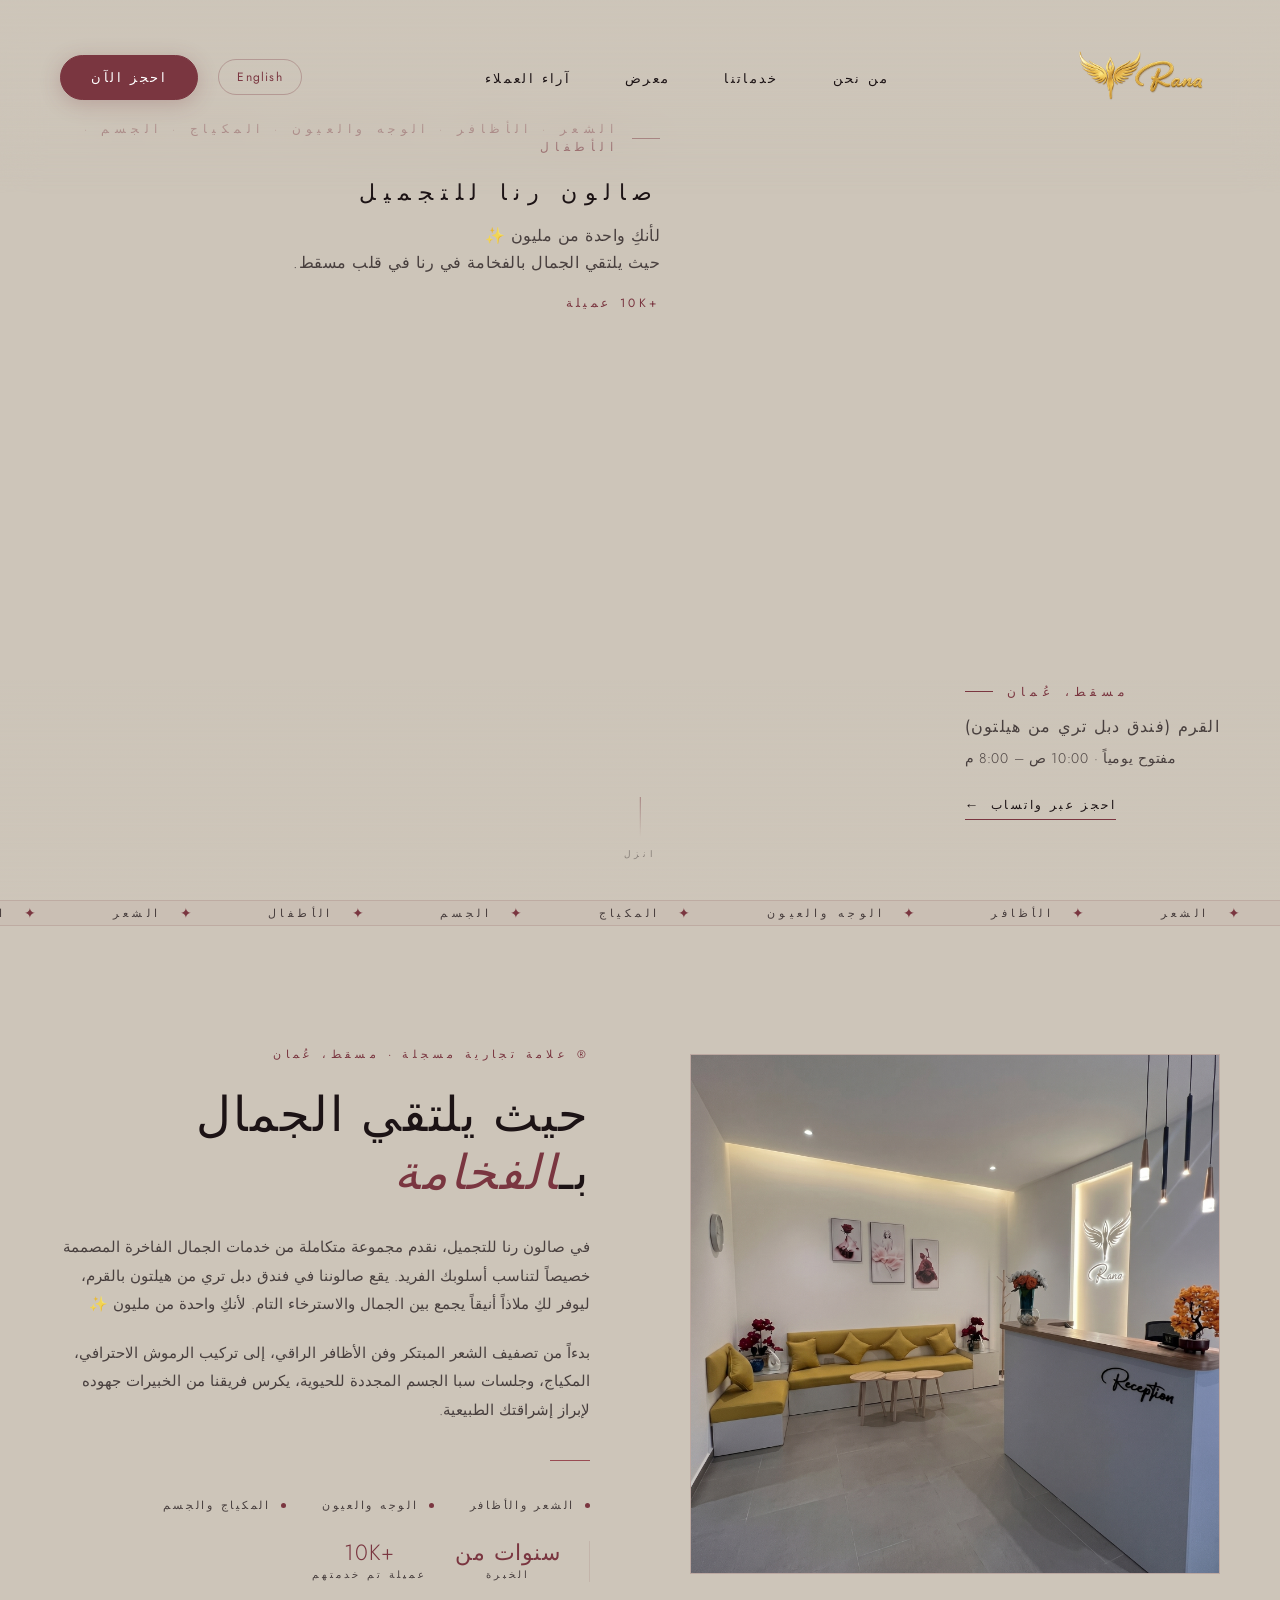
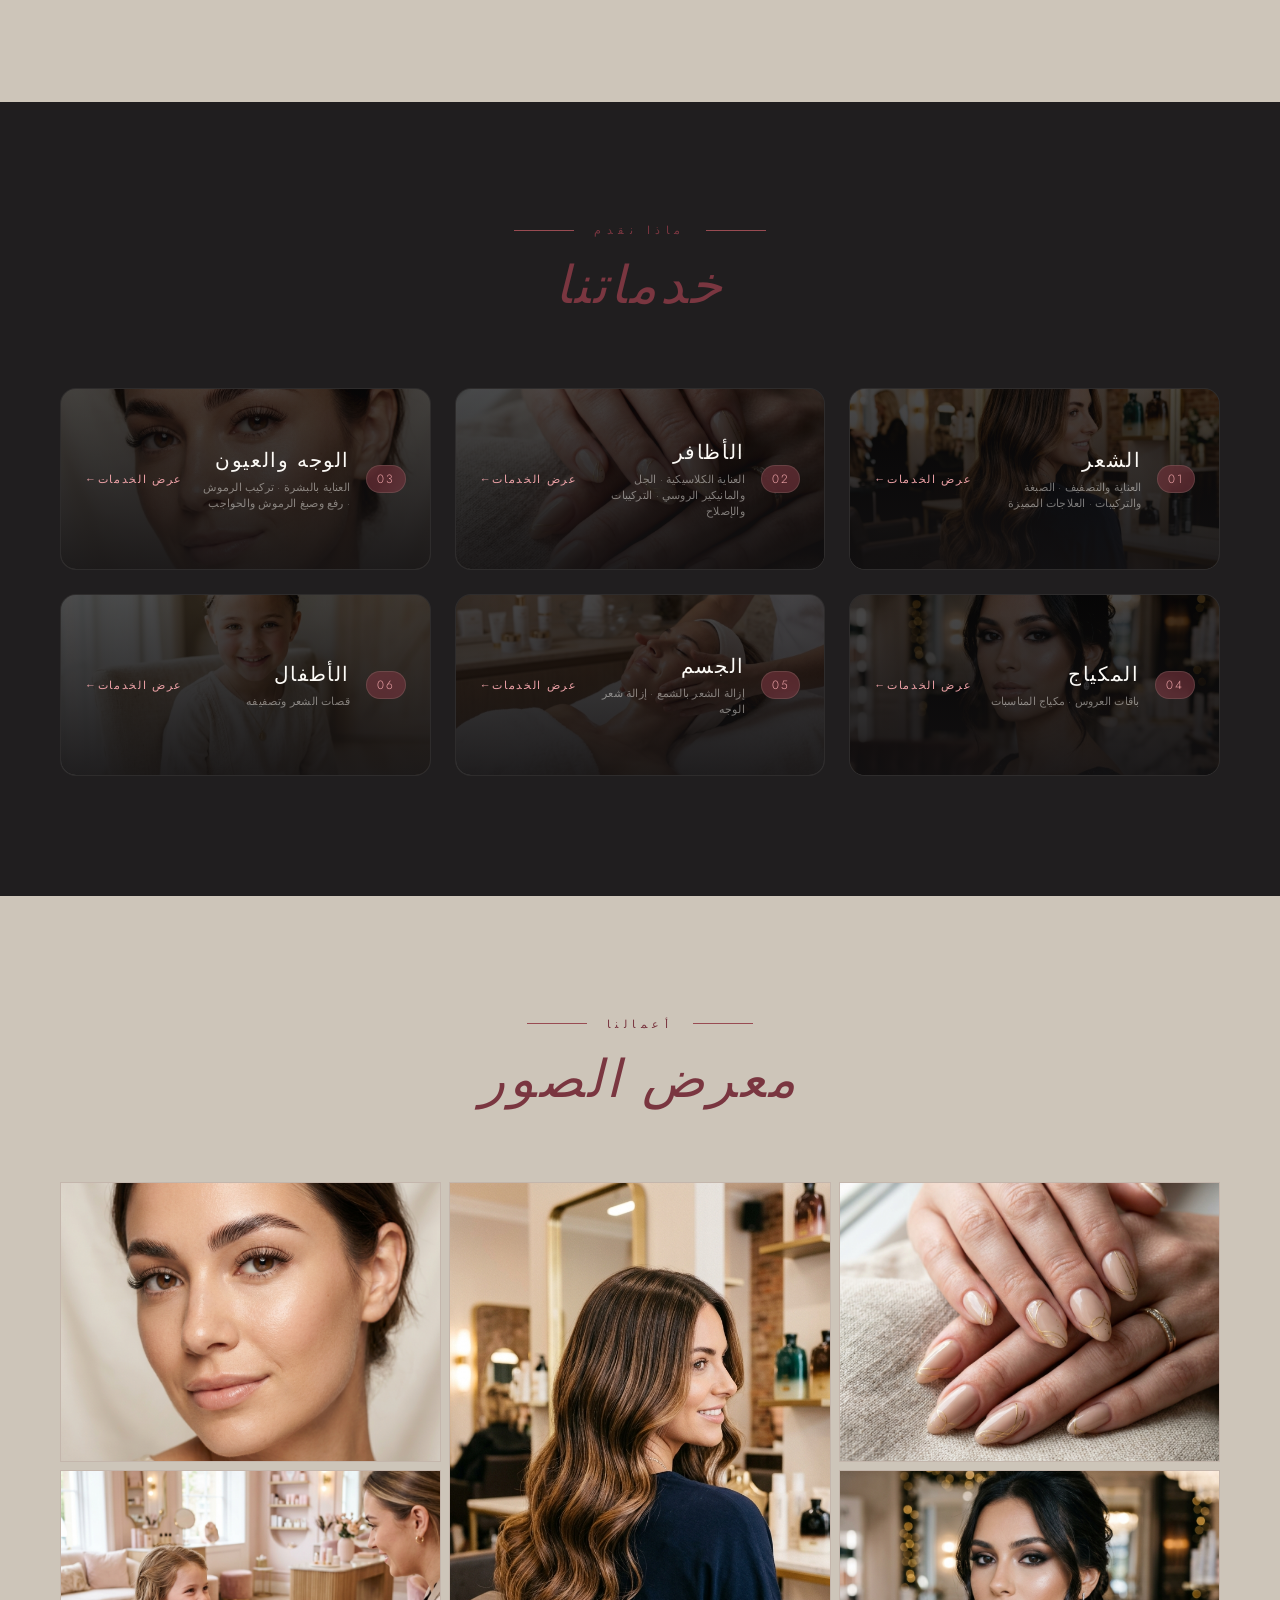
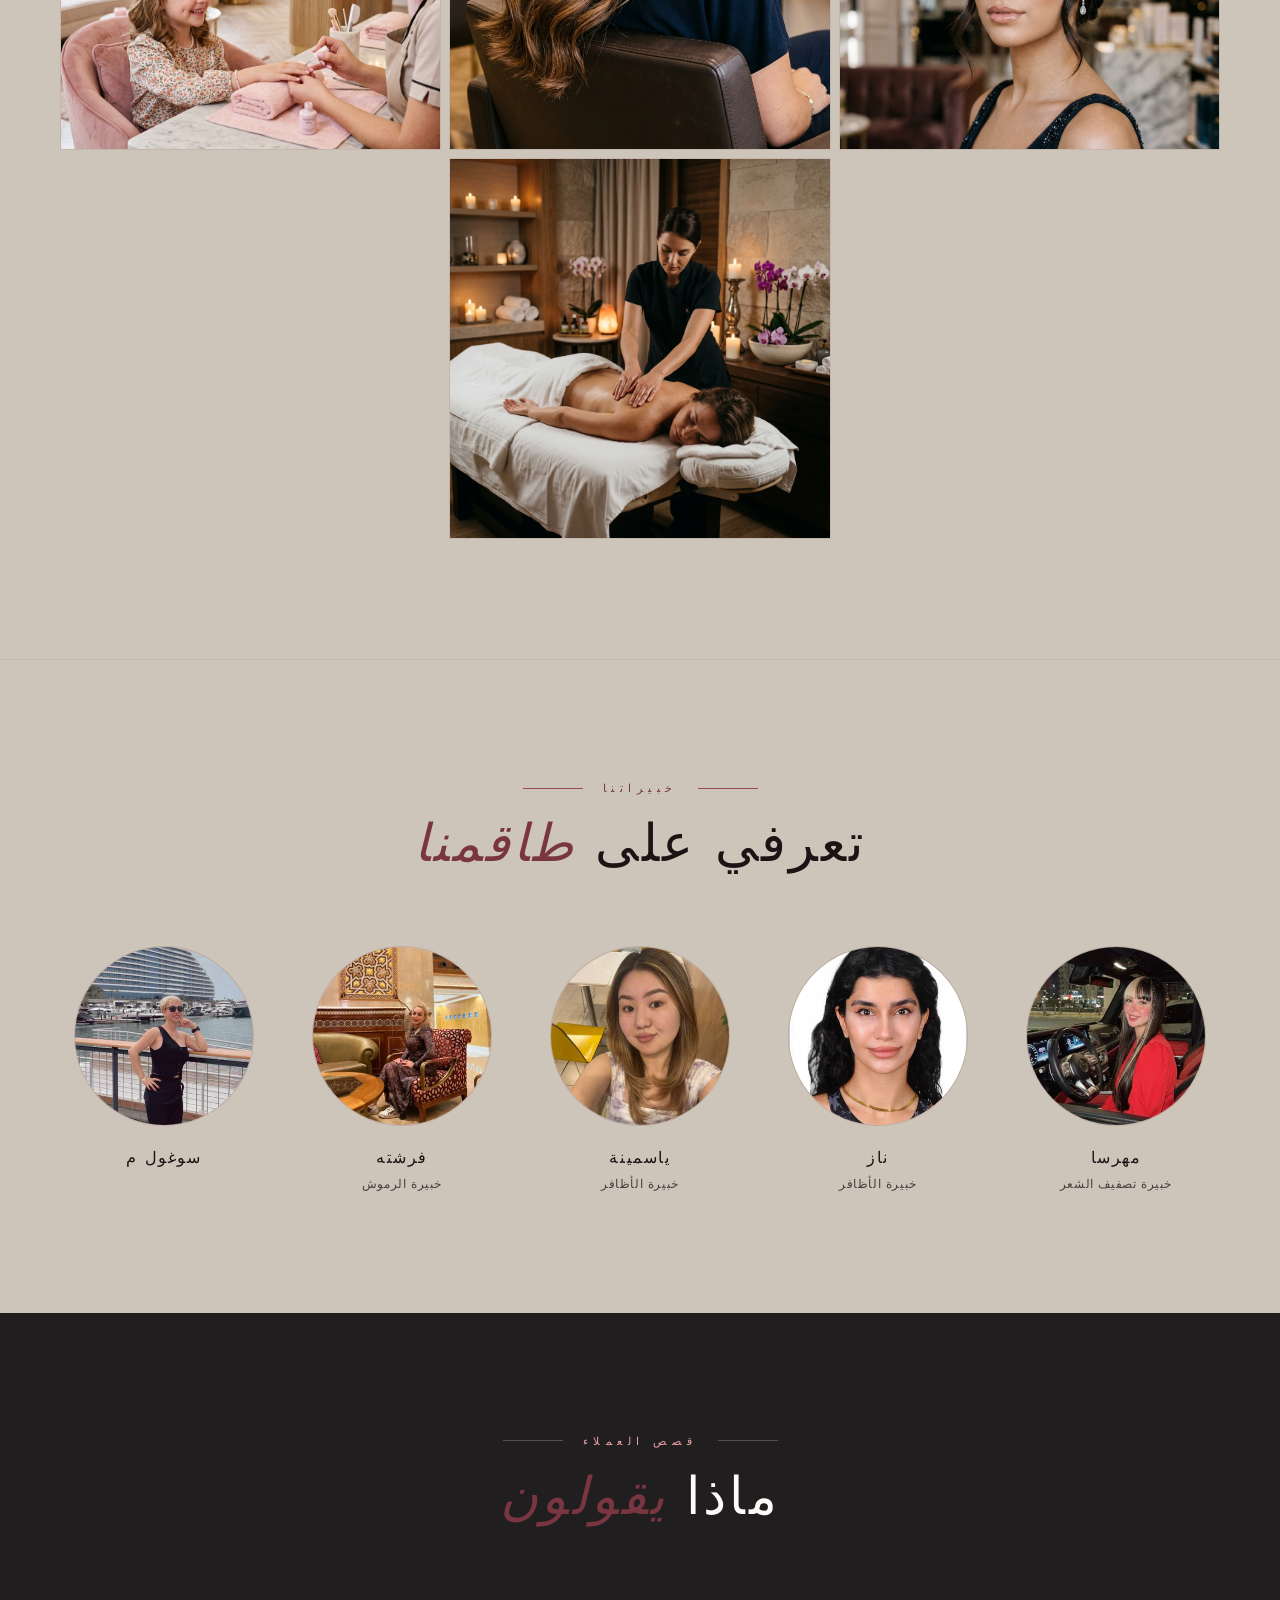
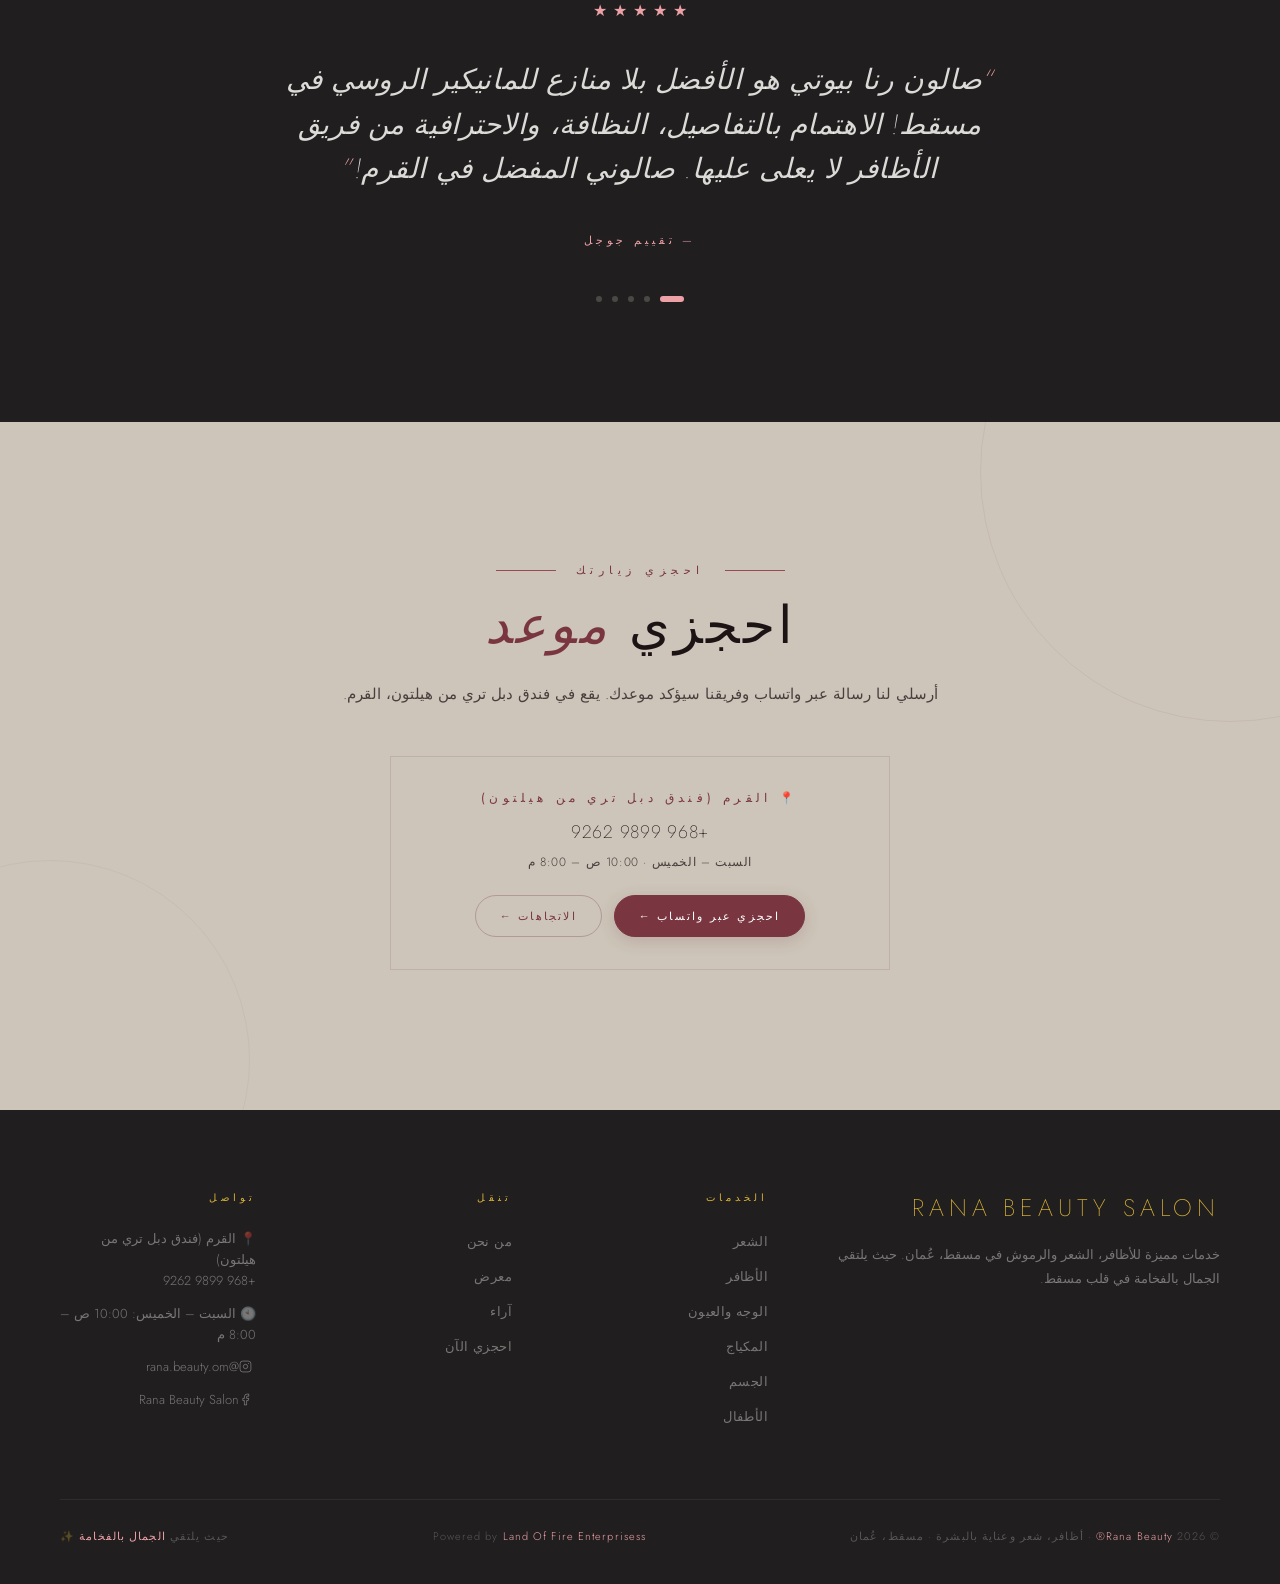
==== commit 4b9044c9: "Increase logo height to visually match width of old logo" ====
--- a/ar.html
+++ b/ar.html
@@ -14,7 +14,7 @@
   <link href="https://fonts.googleapis.com/css2?family=Jost:wght@200;300;400&display=swap" rel="stylesheet">
 
   <!-- Styles -->
-  <link rel="stylesheet" href="css/style.css?v=46">
+  <link rel="stylesheet" href="css/style.css?v=47">
 </head>
 
 <body>
--- a/css/style.css
+++ b/css/style.css
@@ -155,7 +155,7 @@
 }
 
 .nav-logo img {
-  height: 60px;
+  height: 98px;
   width: auto;
   transition: opacity 0.3s;
 }
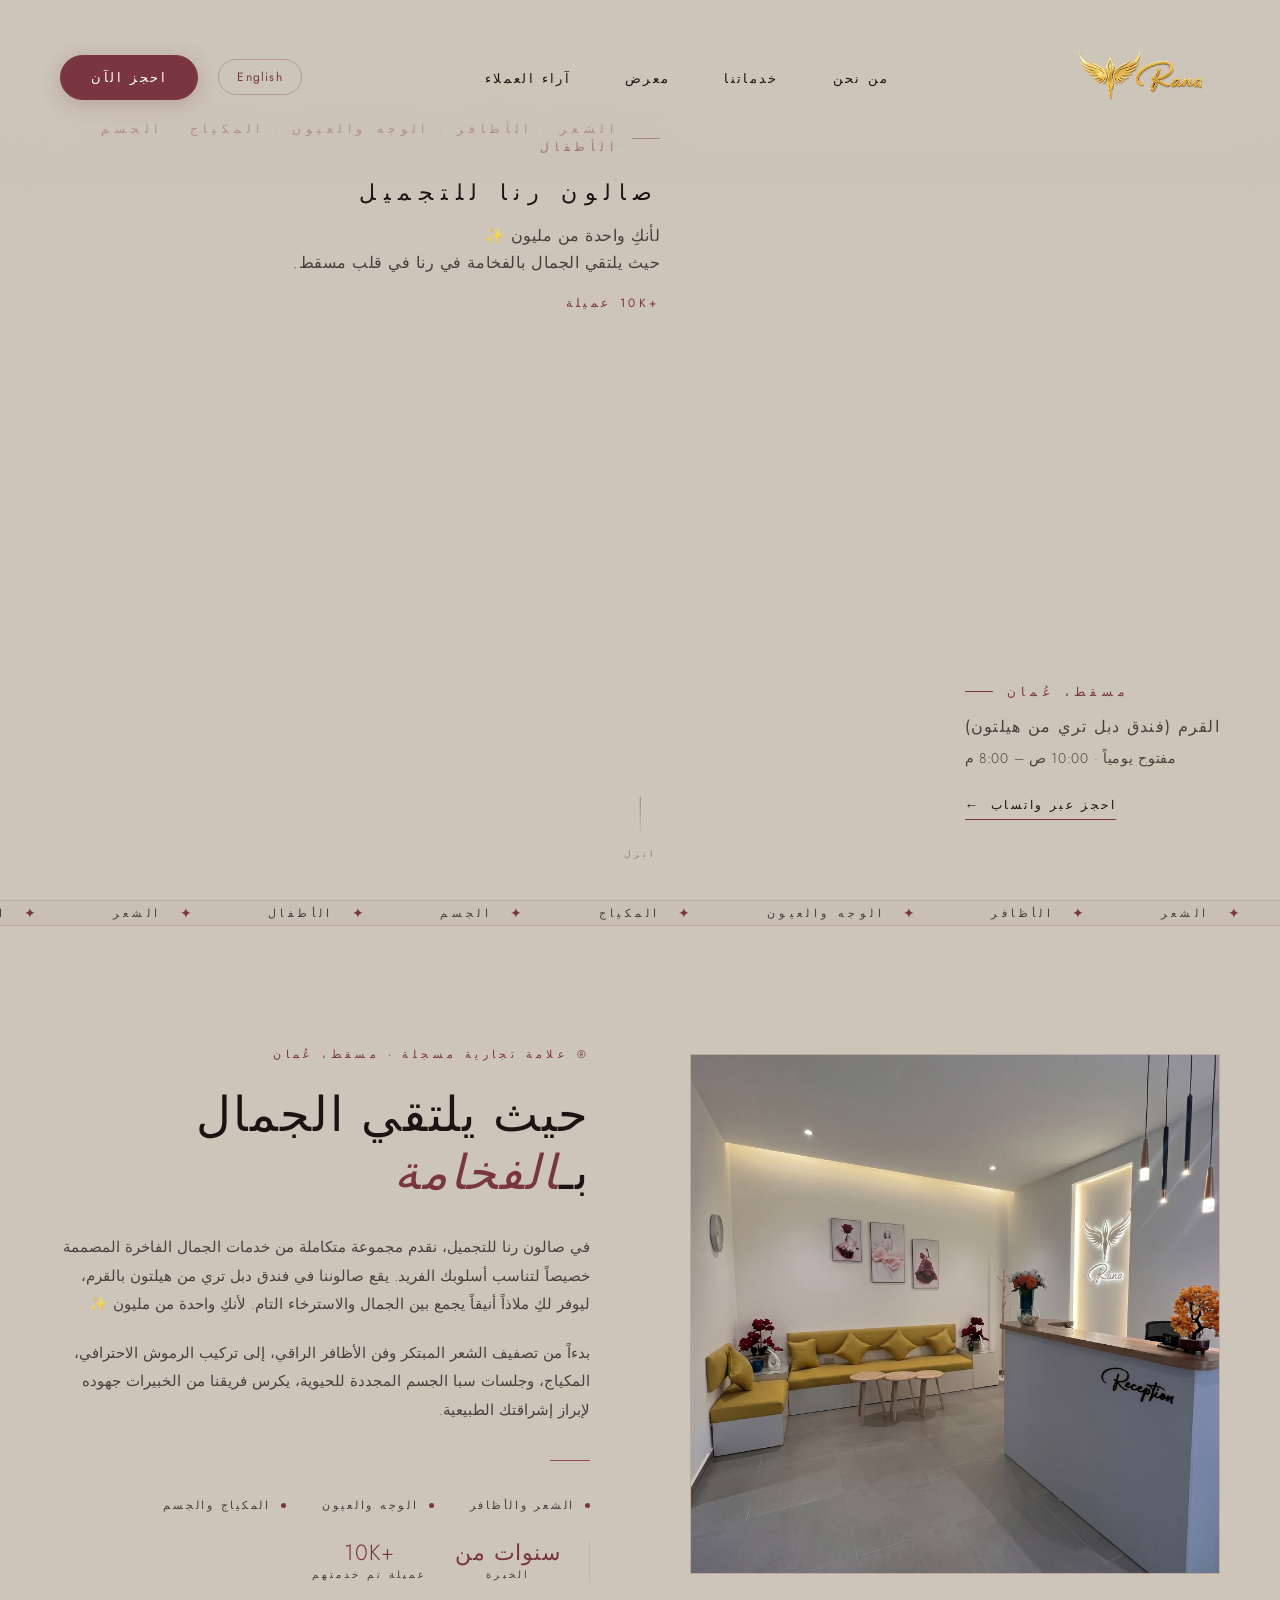
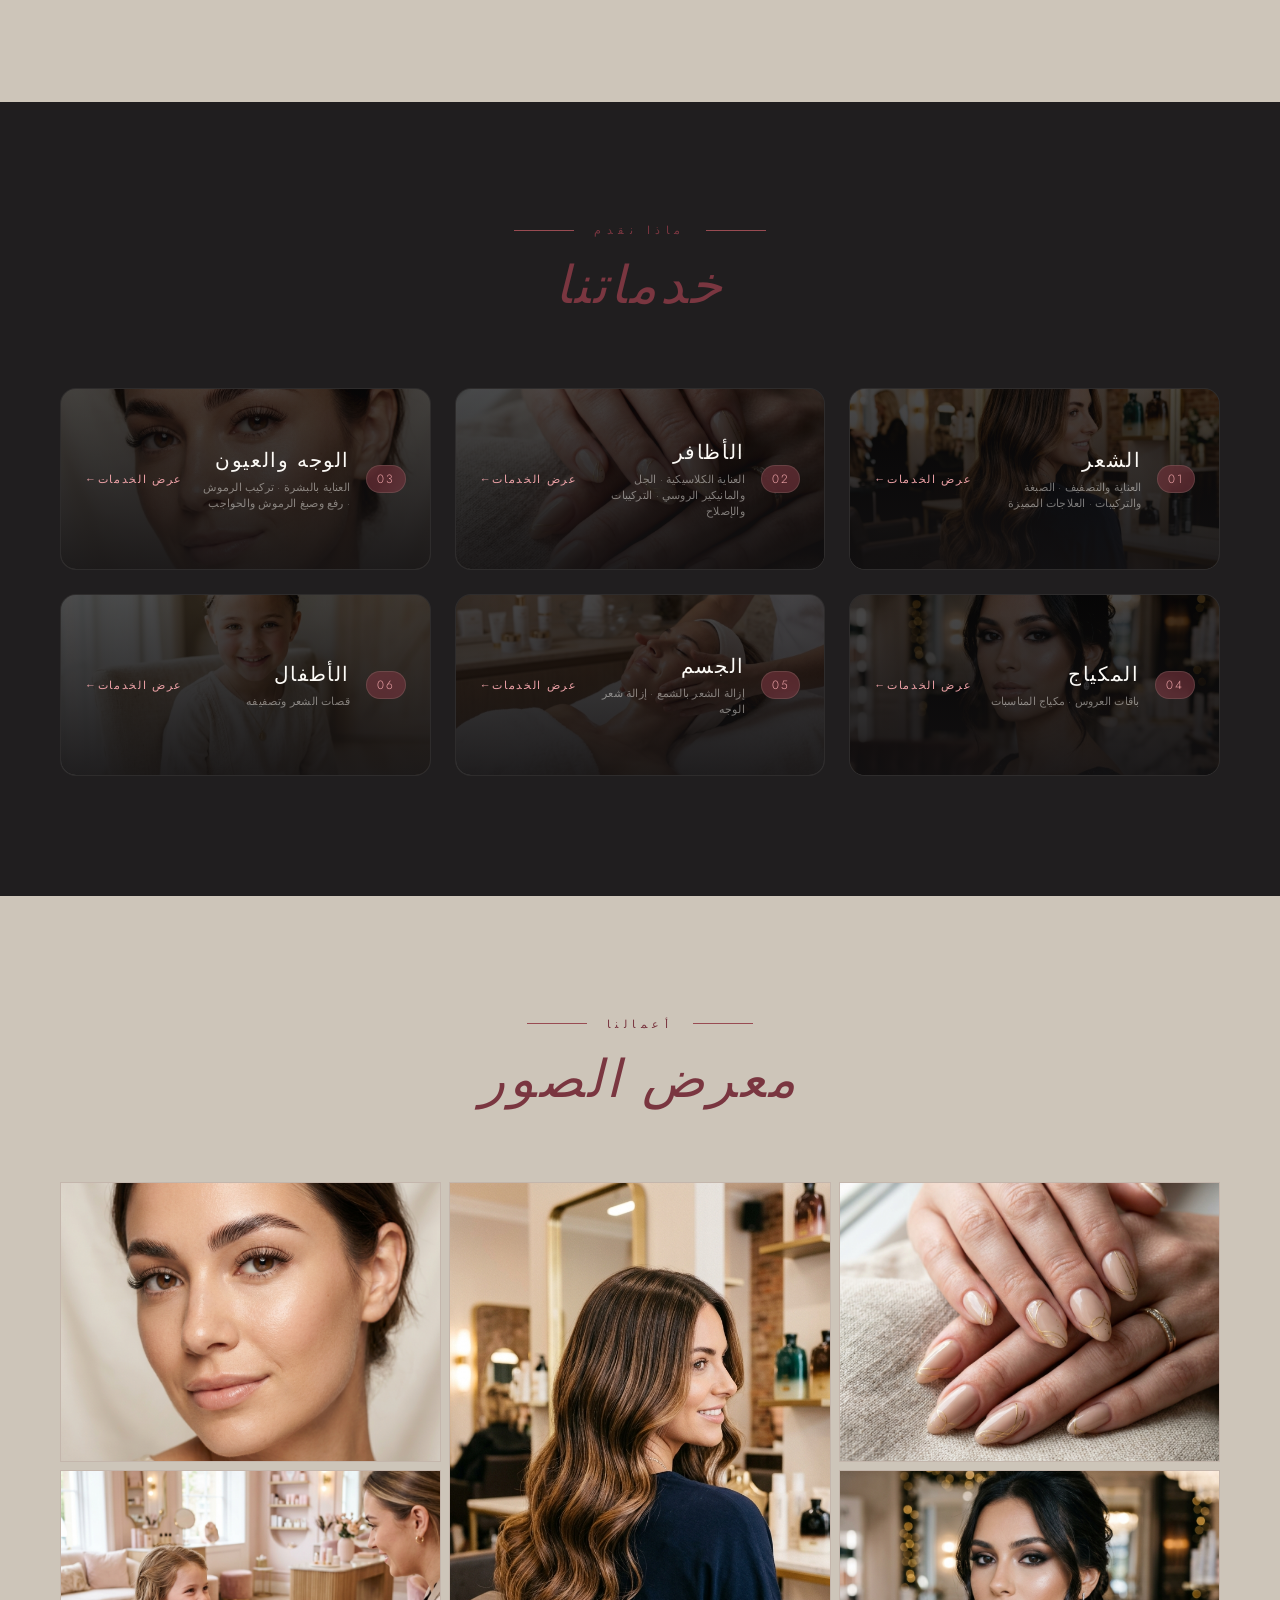
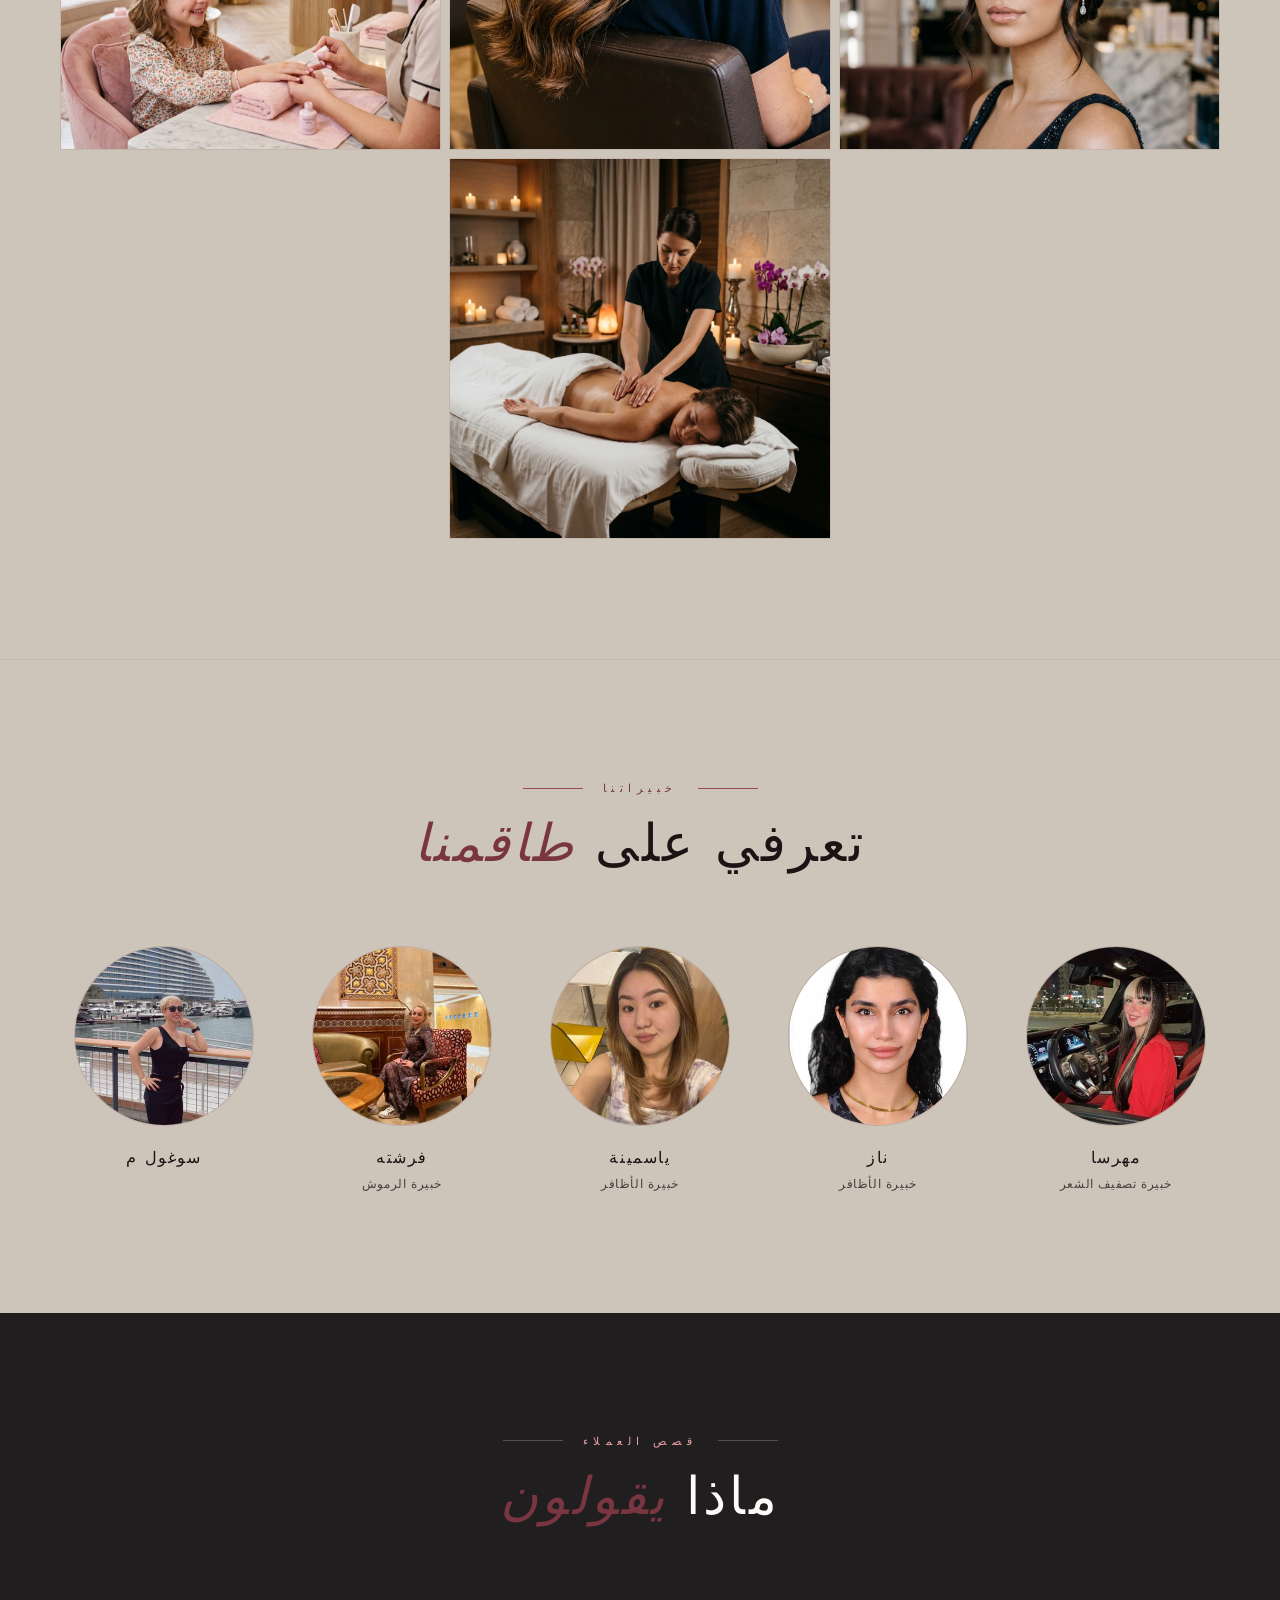
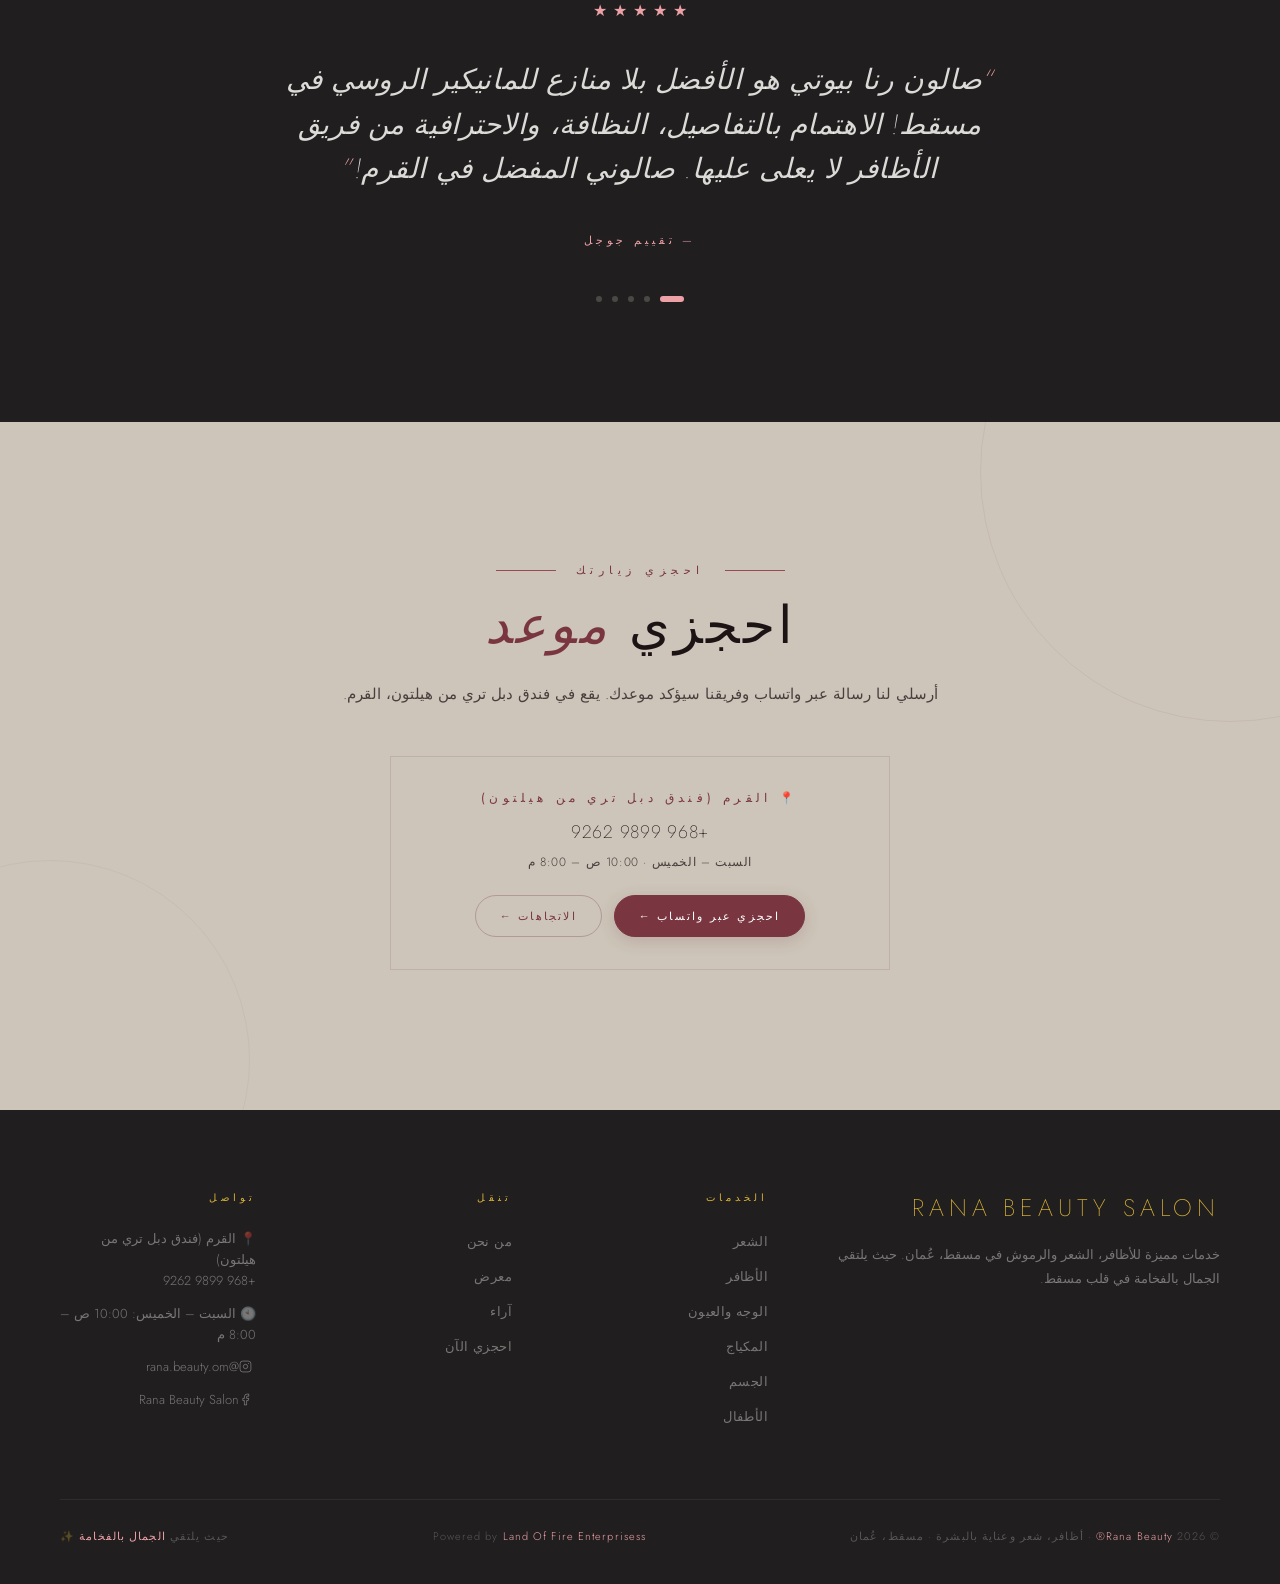
==== commit 745c7b31: "Enhance logo crispness for high-DPI screens" ====
--- a/ar.html
+++ b/ar.html
@@ -30,7 +30,7 @@
   <nav id="navbar" class="navbar">
     <div class="nav-logo">
       <a href="#">
-        <img src="assets/logo_transparent.png?v=5" alt="صالون رنا للتجميل">
+        <img src="assets/logo_transparent.png?v=6" alt="صالون رنا للتجميل">
       </a>
     </div>
     <button id="menuToggle" class="menu-toggle" aria-label="Menu">
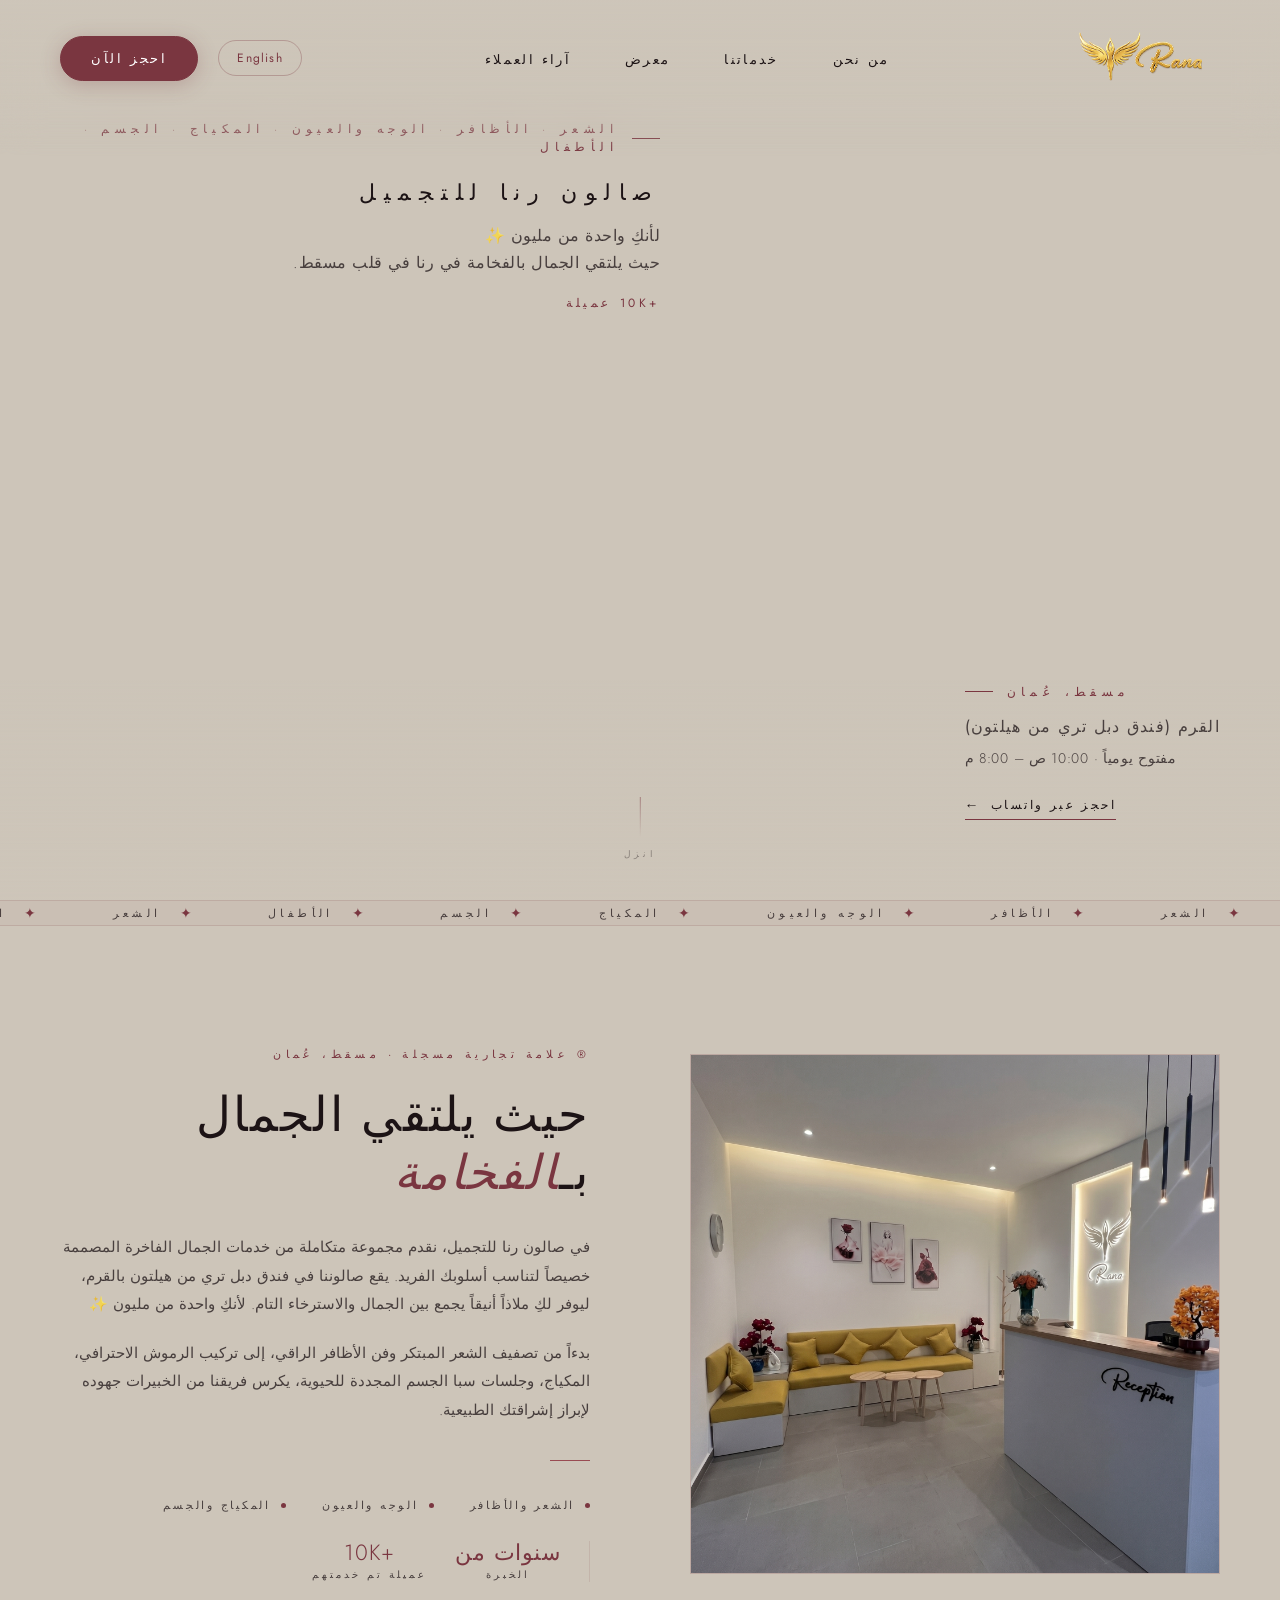
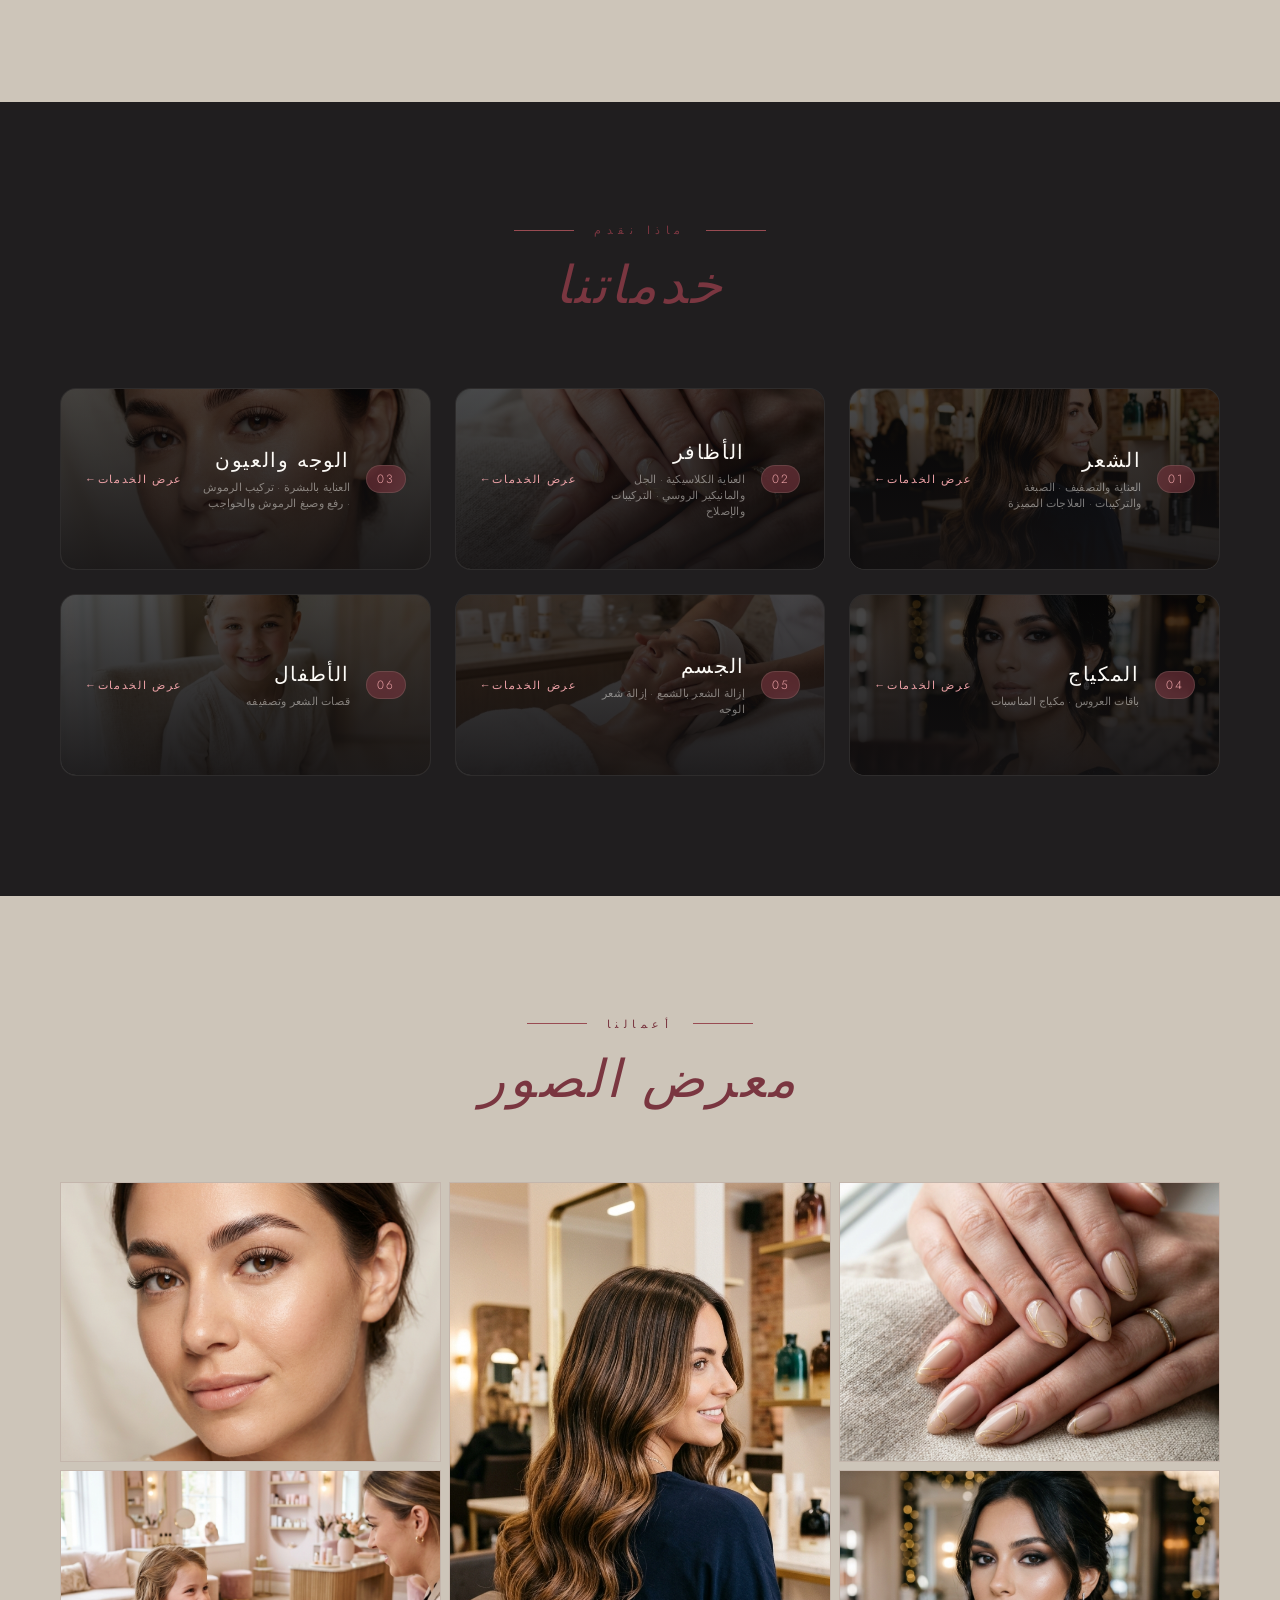
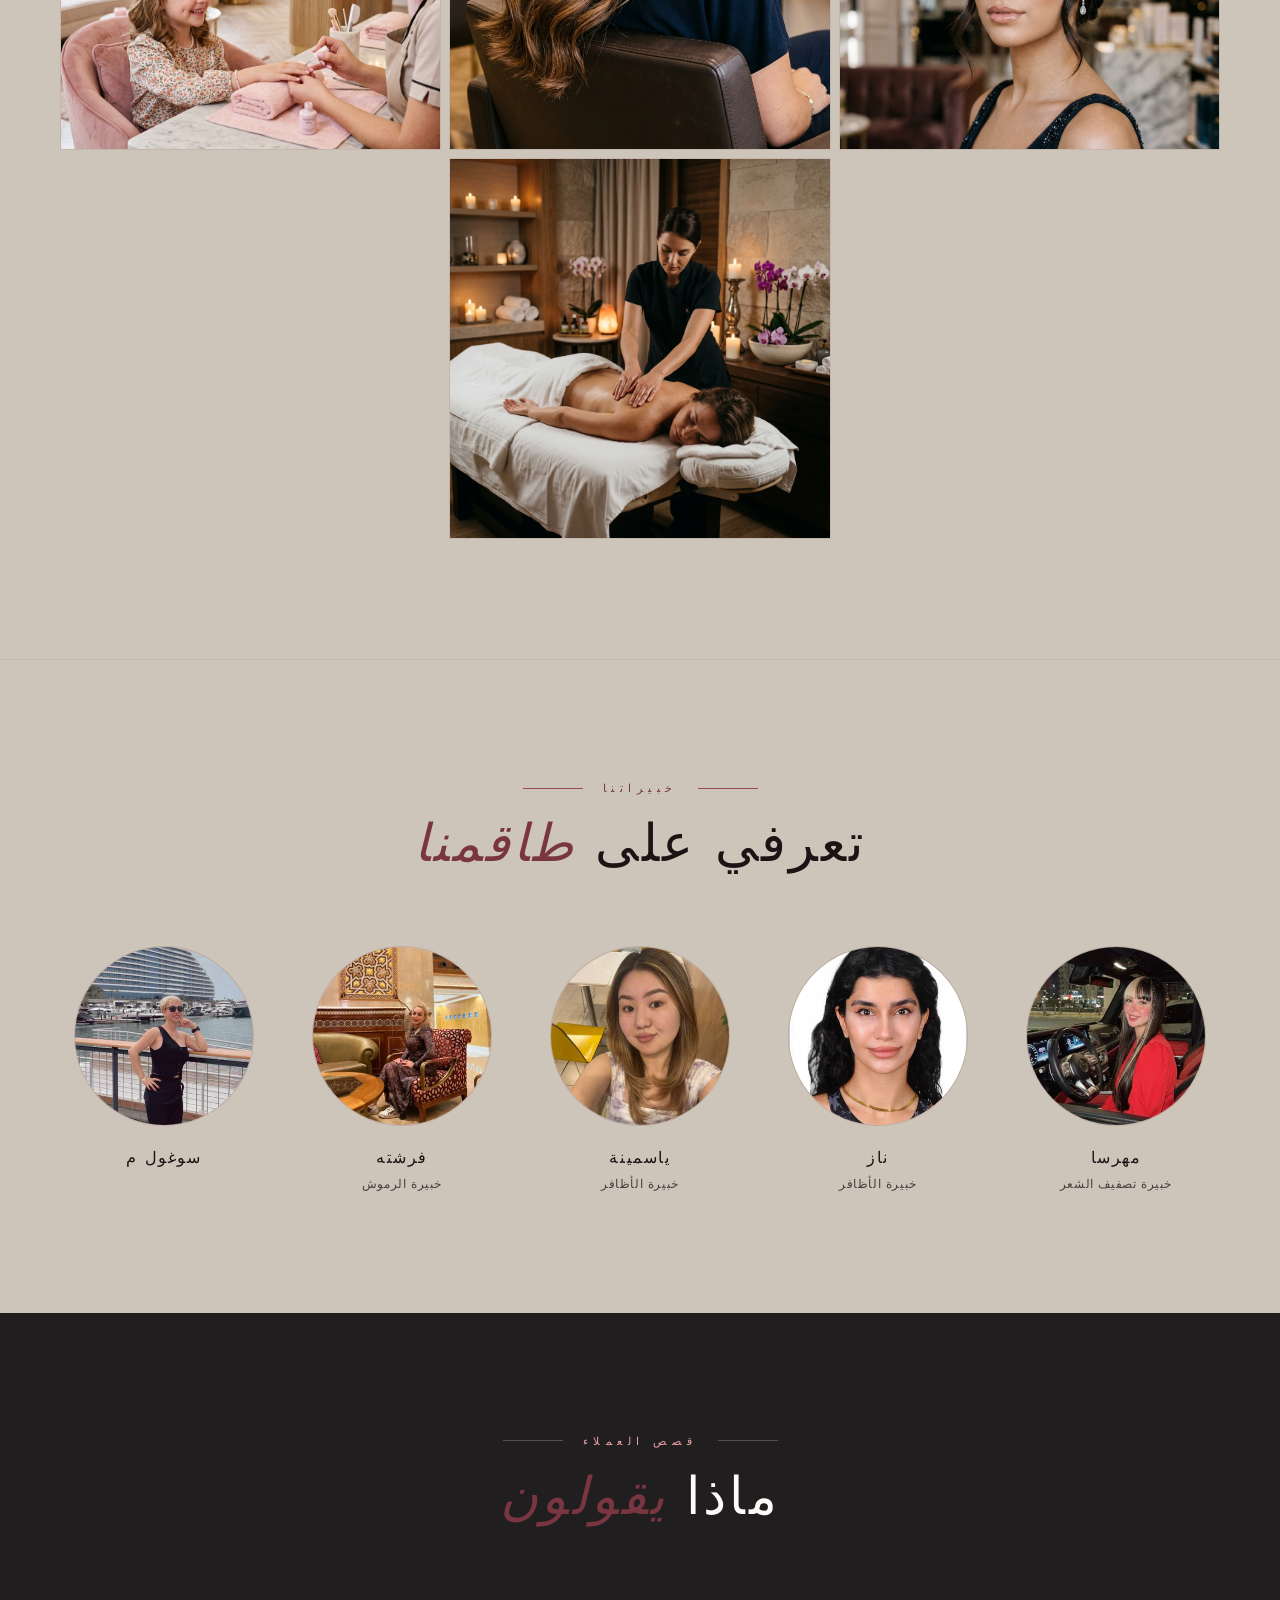
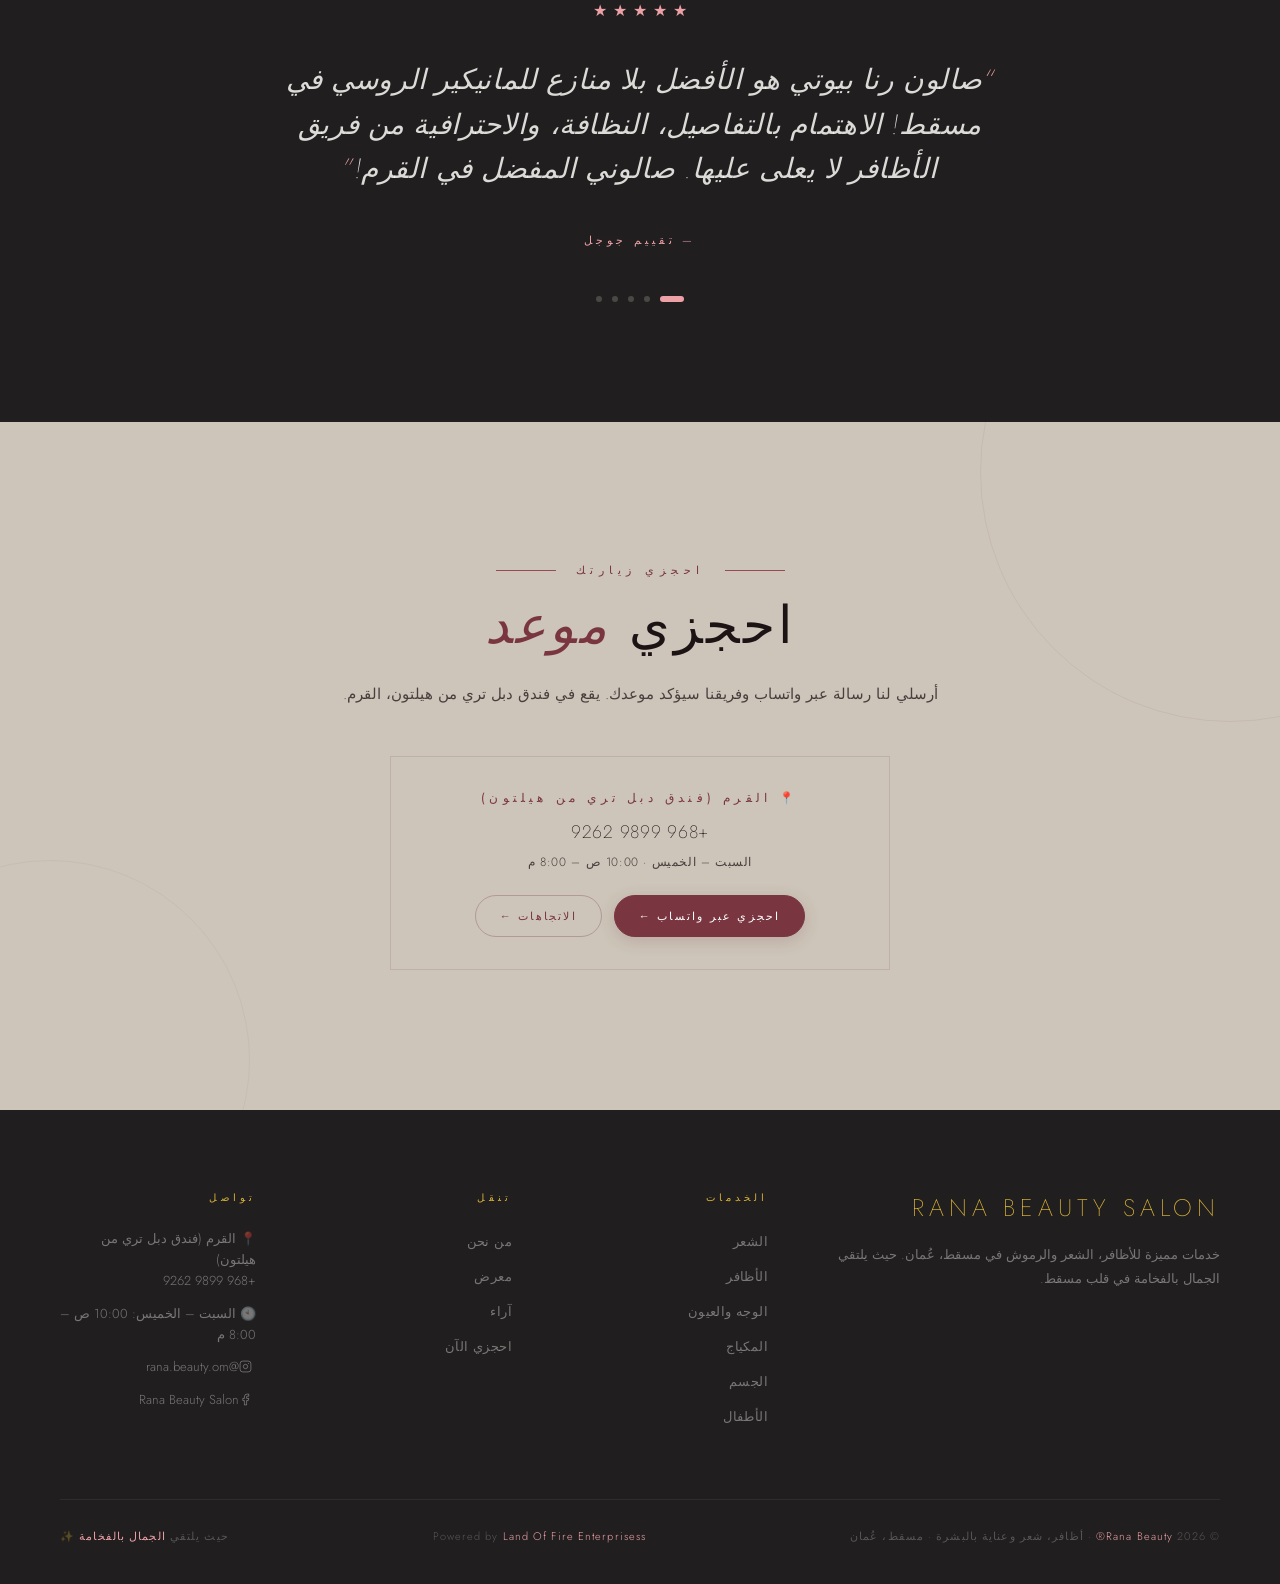
==== commit 0121dac2: "Adjust logo margins to restore original navbar layout and logo placement" ====
--- a/ar.html
+++ b/ar.html
@@ -14,7 +14,7 @@
   <link href="https://fonts.googleapis.com/css2?family=Jost:wght@200;300;400&display=swap" rel="stylesheet">
 
   <!-- Styles -->
-  <link rel="stylesheet" href="css/style.css?v=47">
+  <link rel="stylesheet" href="css/style.css?v=48">
 </head>
 
 <body>
--- a/css/style.css
+++ b/css/style.css
@@ -157,6 +157,8 @@
 .nav-logo img {
   height: 98px;
   width: auto;
+  margin-top: -19px;
+  margin-bottom: -19px;
   transition: opacity 0.3s;
 }
 
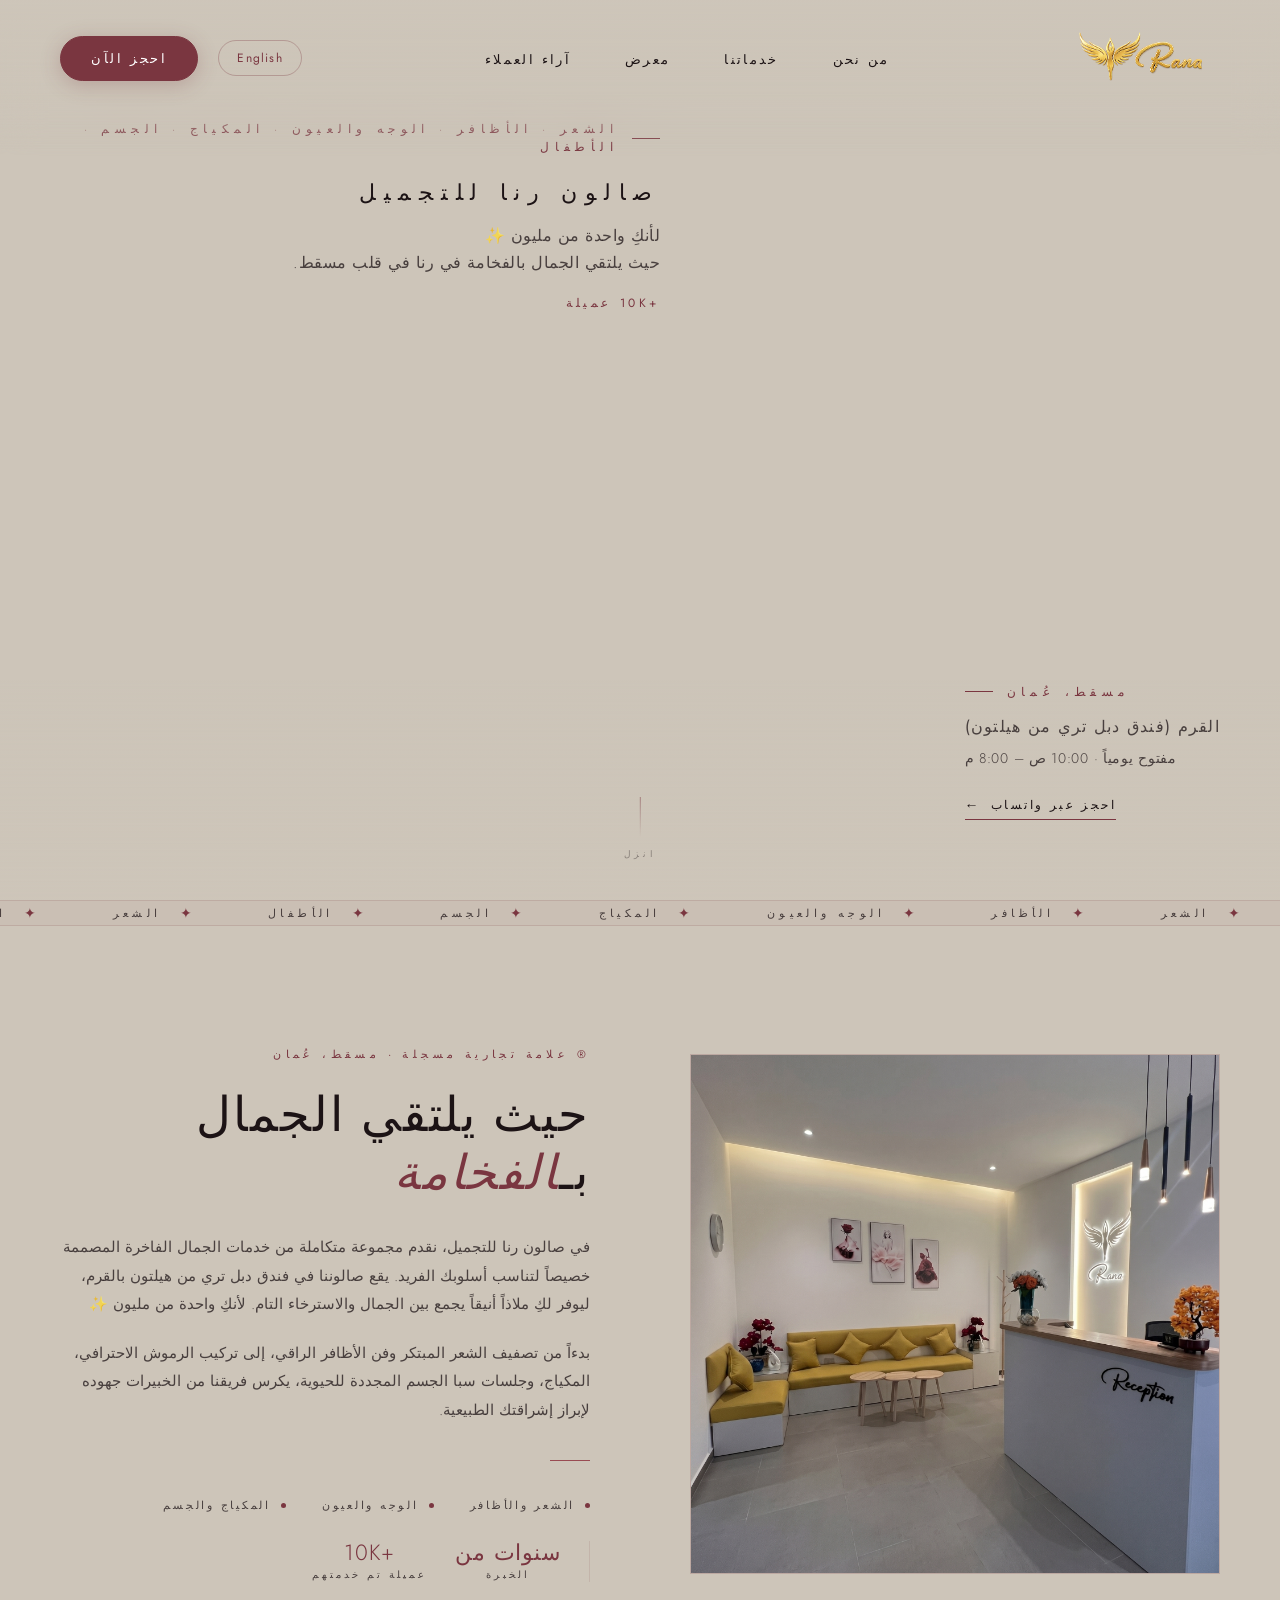
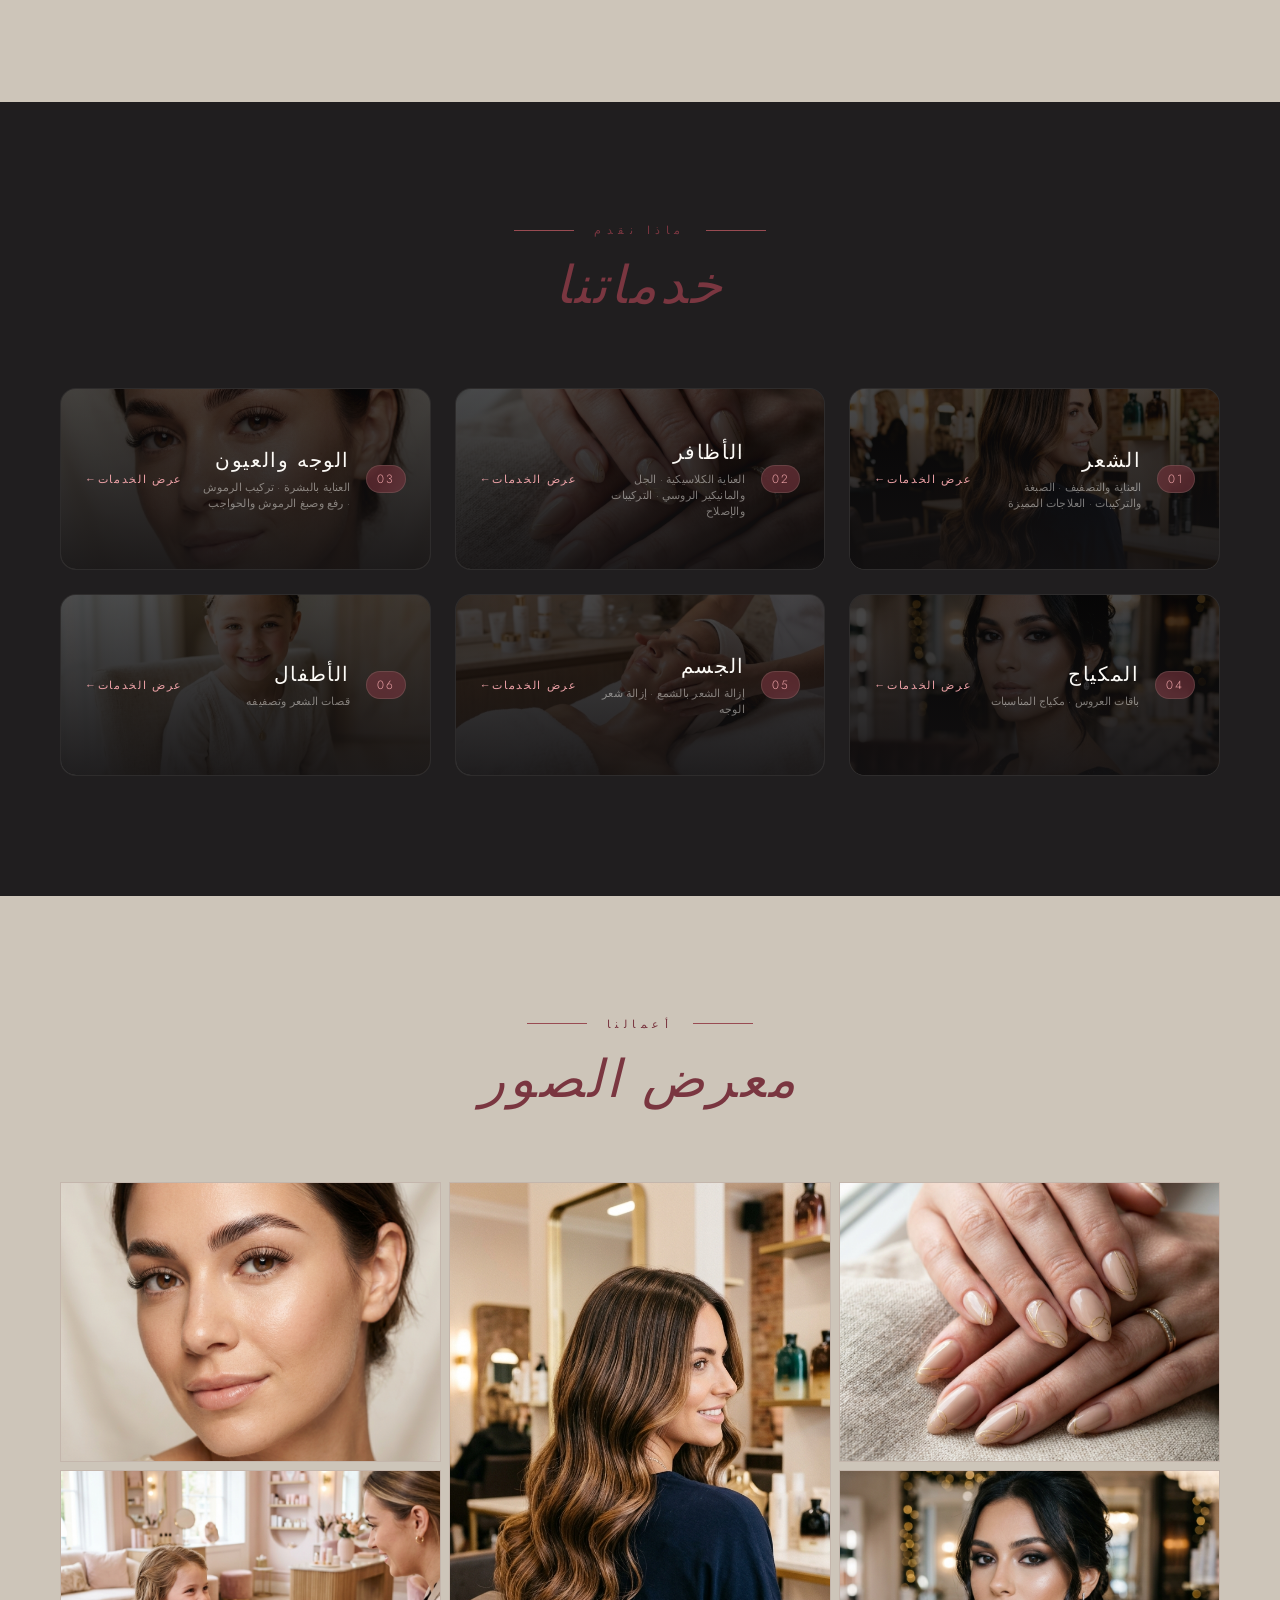
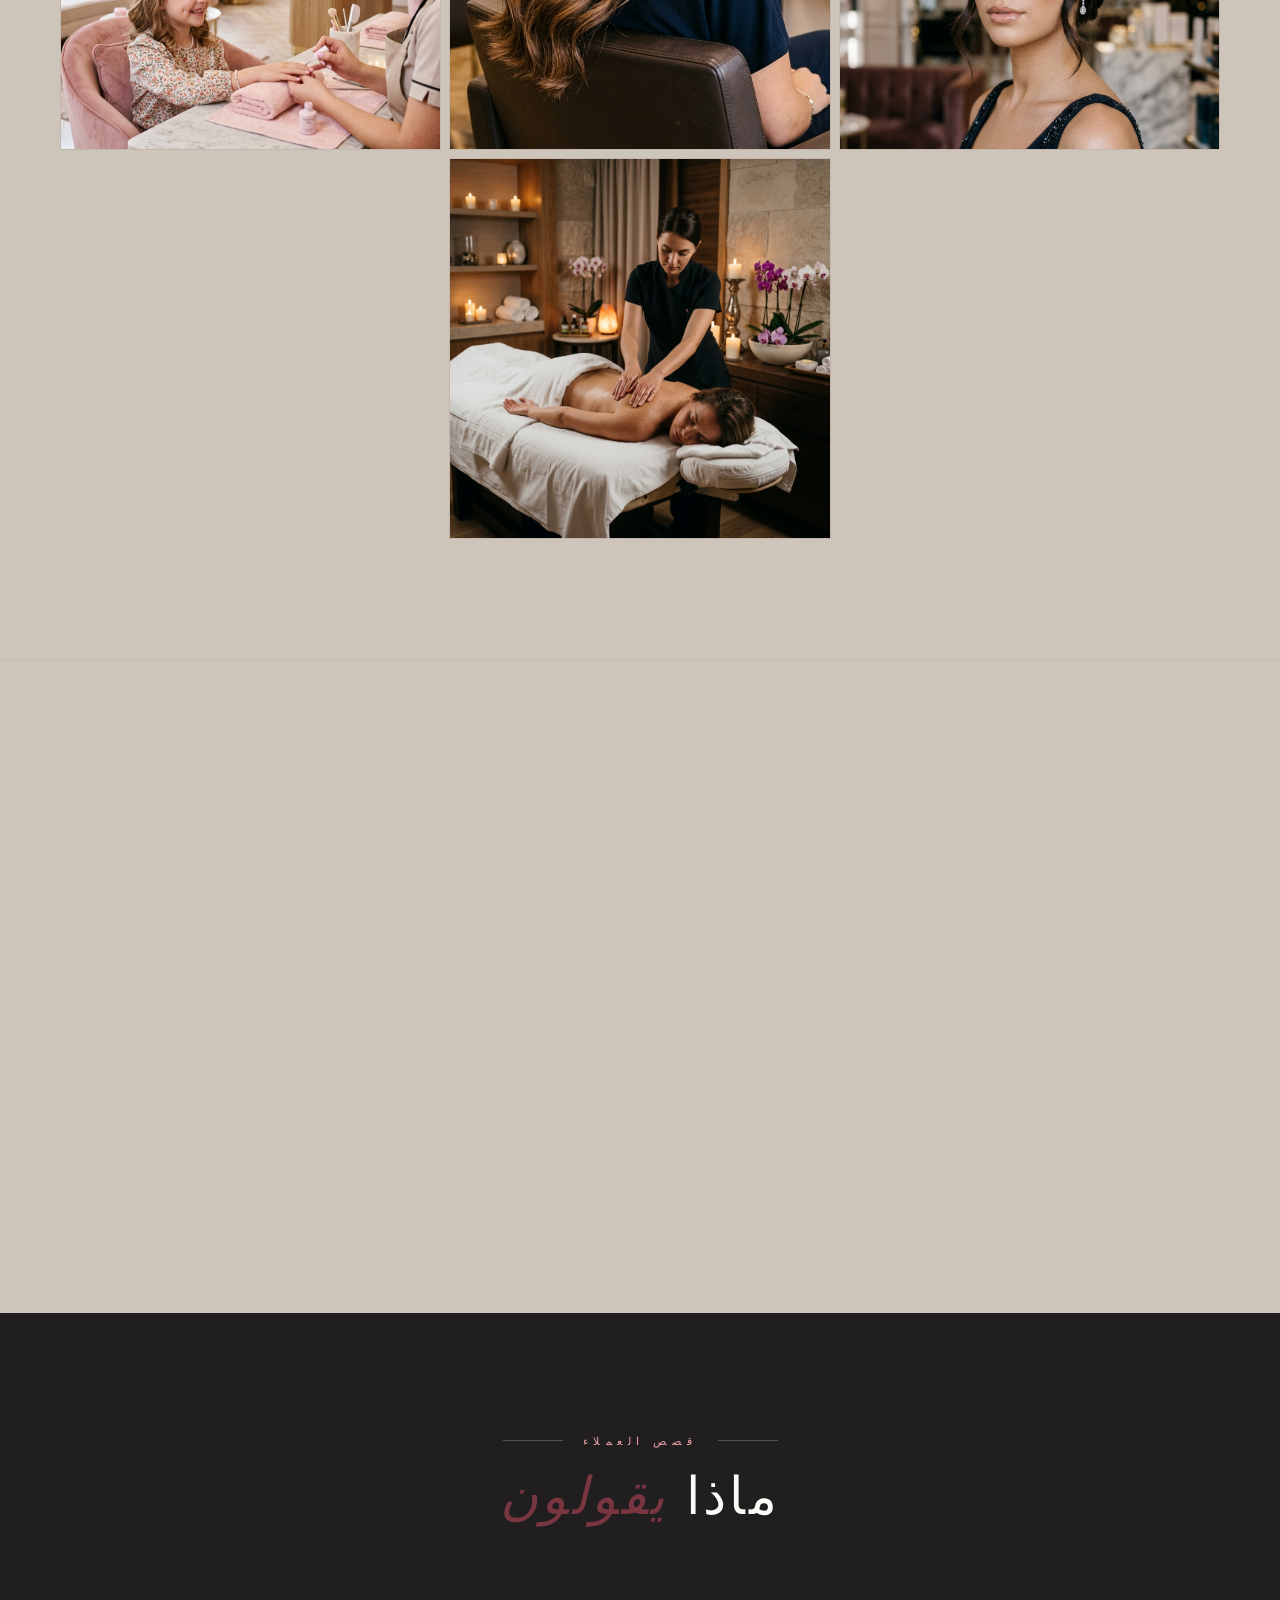
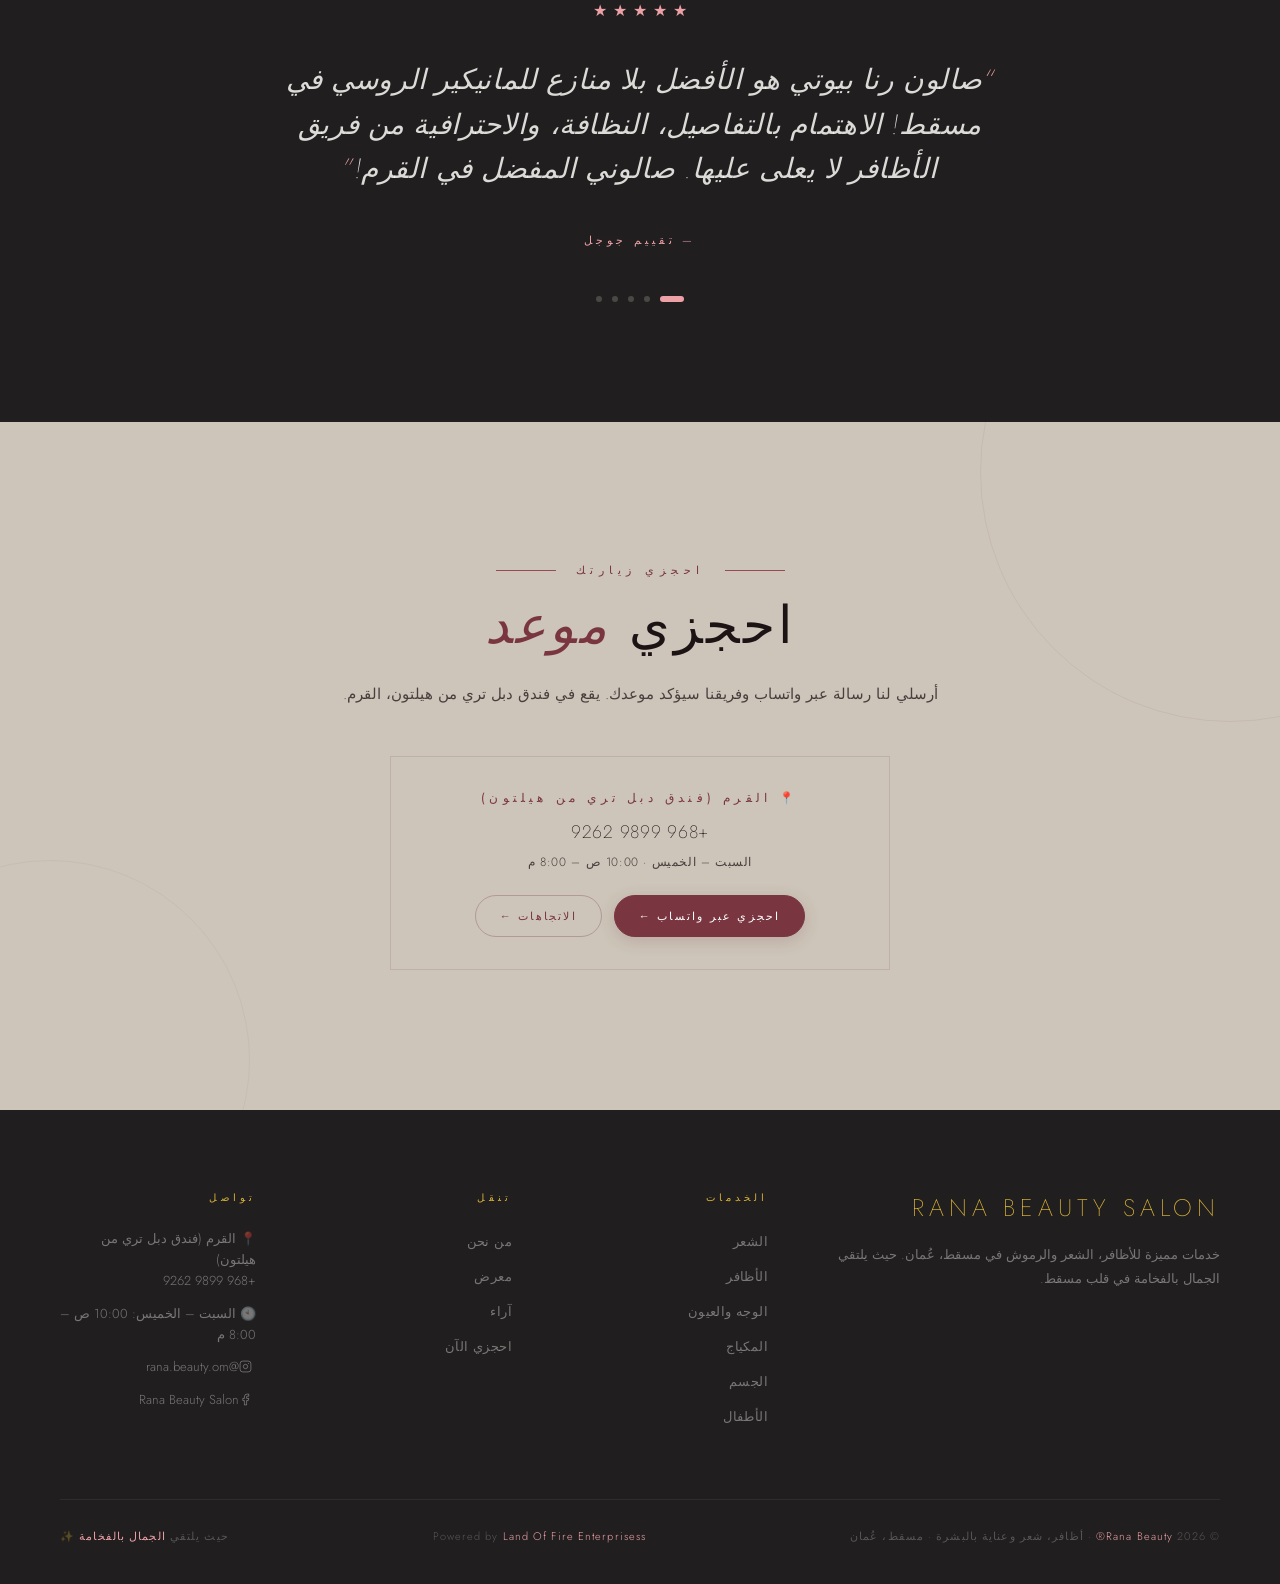
==== commit 2c0ca561: "Fix accordion scroll jump for main category cards" ====
--- a/ar.html
+++ b/ar.html
@@ -14,7 +14,7 @@
   <link href="https://fonts.googleapis.com/css2?family=Jost:wght@200;300;400&display=swap" rel="stylesheet">
 
   <!-- Styles -->
-  <link rel="stylesheet" href="css/style.css?v=48">
+  <link rel="stylesheet" href="css/style.css?v=50">
 </head>
 
 <body>
@@ -1187,7 +1187,7 @@
   </div>
 
   <!-- Scripts -->
-  <script src="js/main.js?v=33"></script>
+  <script src="js/main.js?v=35"></script>
 </body>
 
 </html>
--- a/css/style.css
+++ b/css/style.css
@@ -159,6 +159,9 @@
   width: auto;
   margin-top: -19px;
   margin-bottom: -19px;
+  image-rendering: -webkit-optimize-contrast;
+  image-rendering: high-quality;
+  transform: translateZ(0);
   transition: opacity 0.3s;
 }
 
@@ -2636,6 +2639,10 @@
   .team-grid {
     gap: 30px 15px;
   }
+  .team-member {
+    flex: 0 0 calc(50% - 7.5px);
+    max-width: none;
+  }
   .team-img-wrap {
     width: 140px;
     height: 140px;
